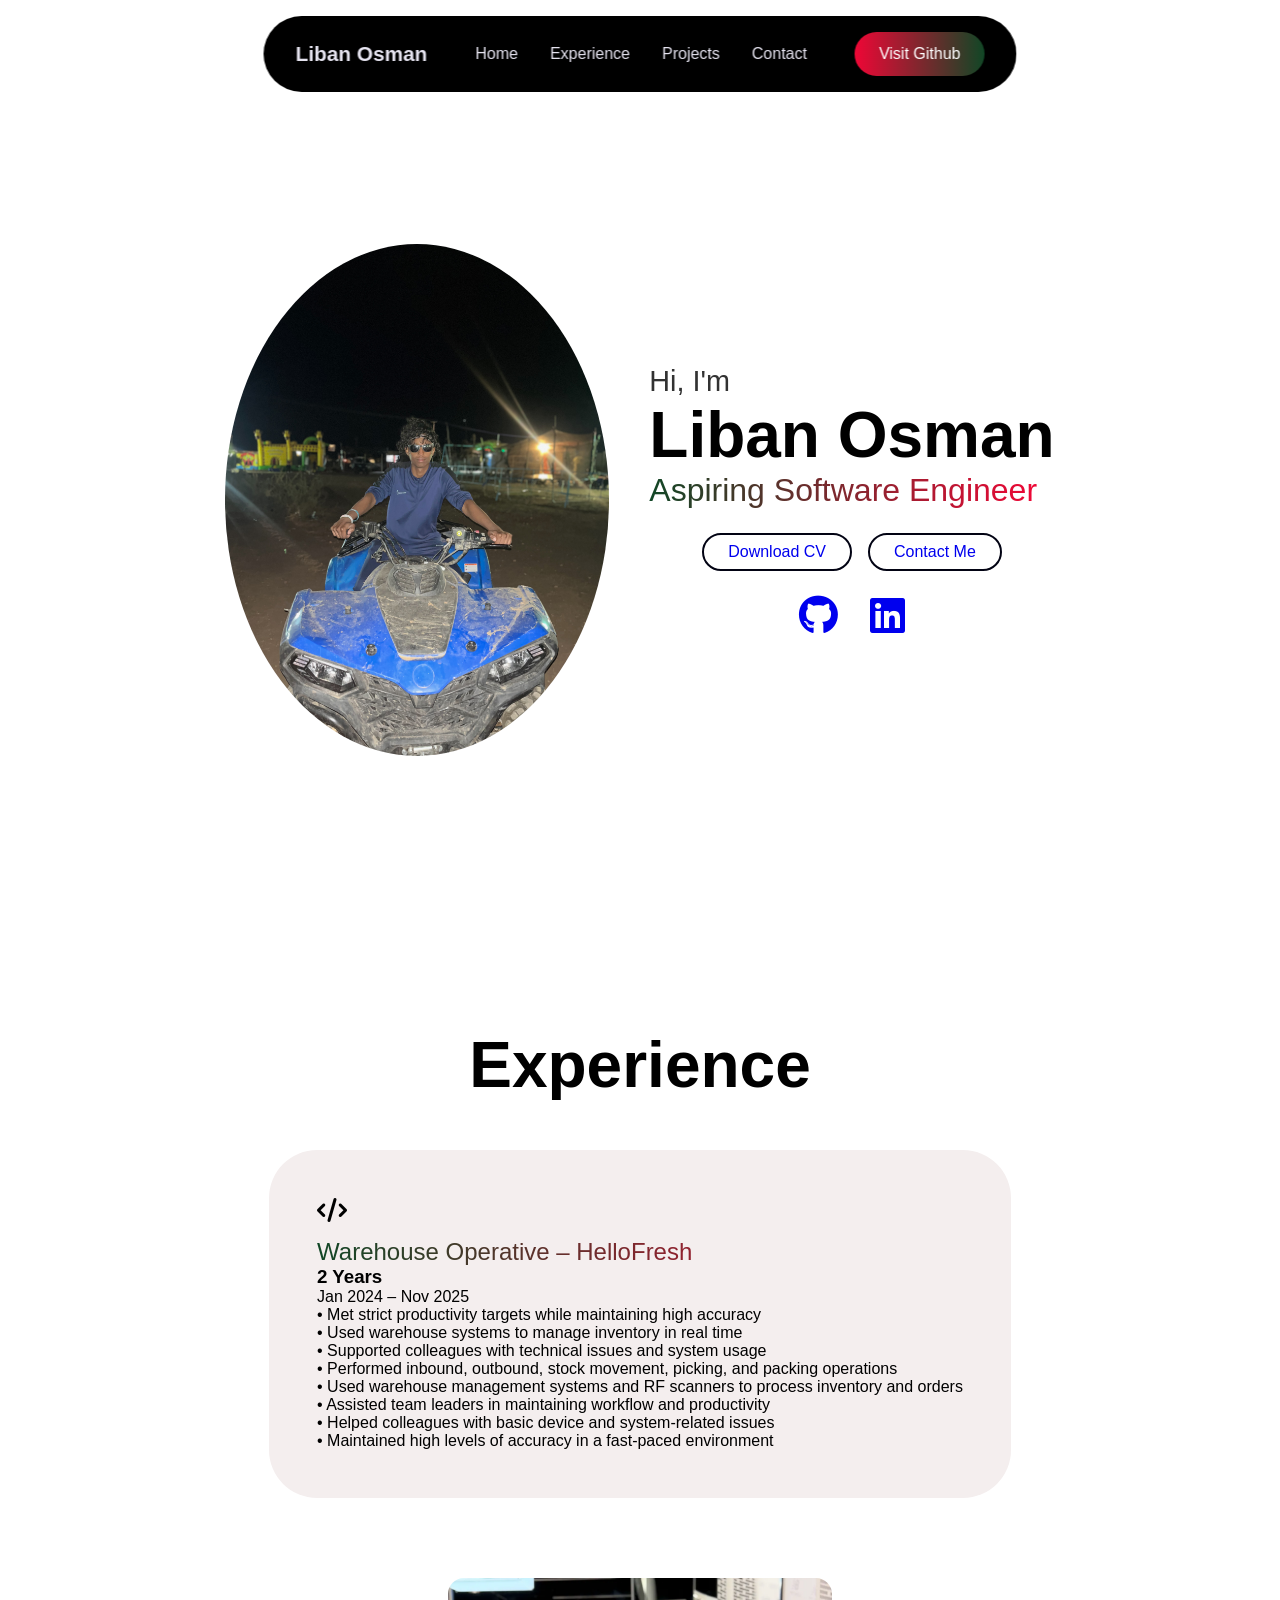
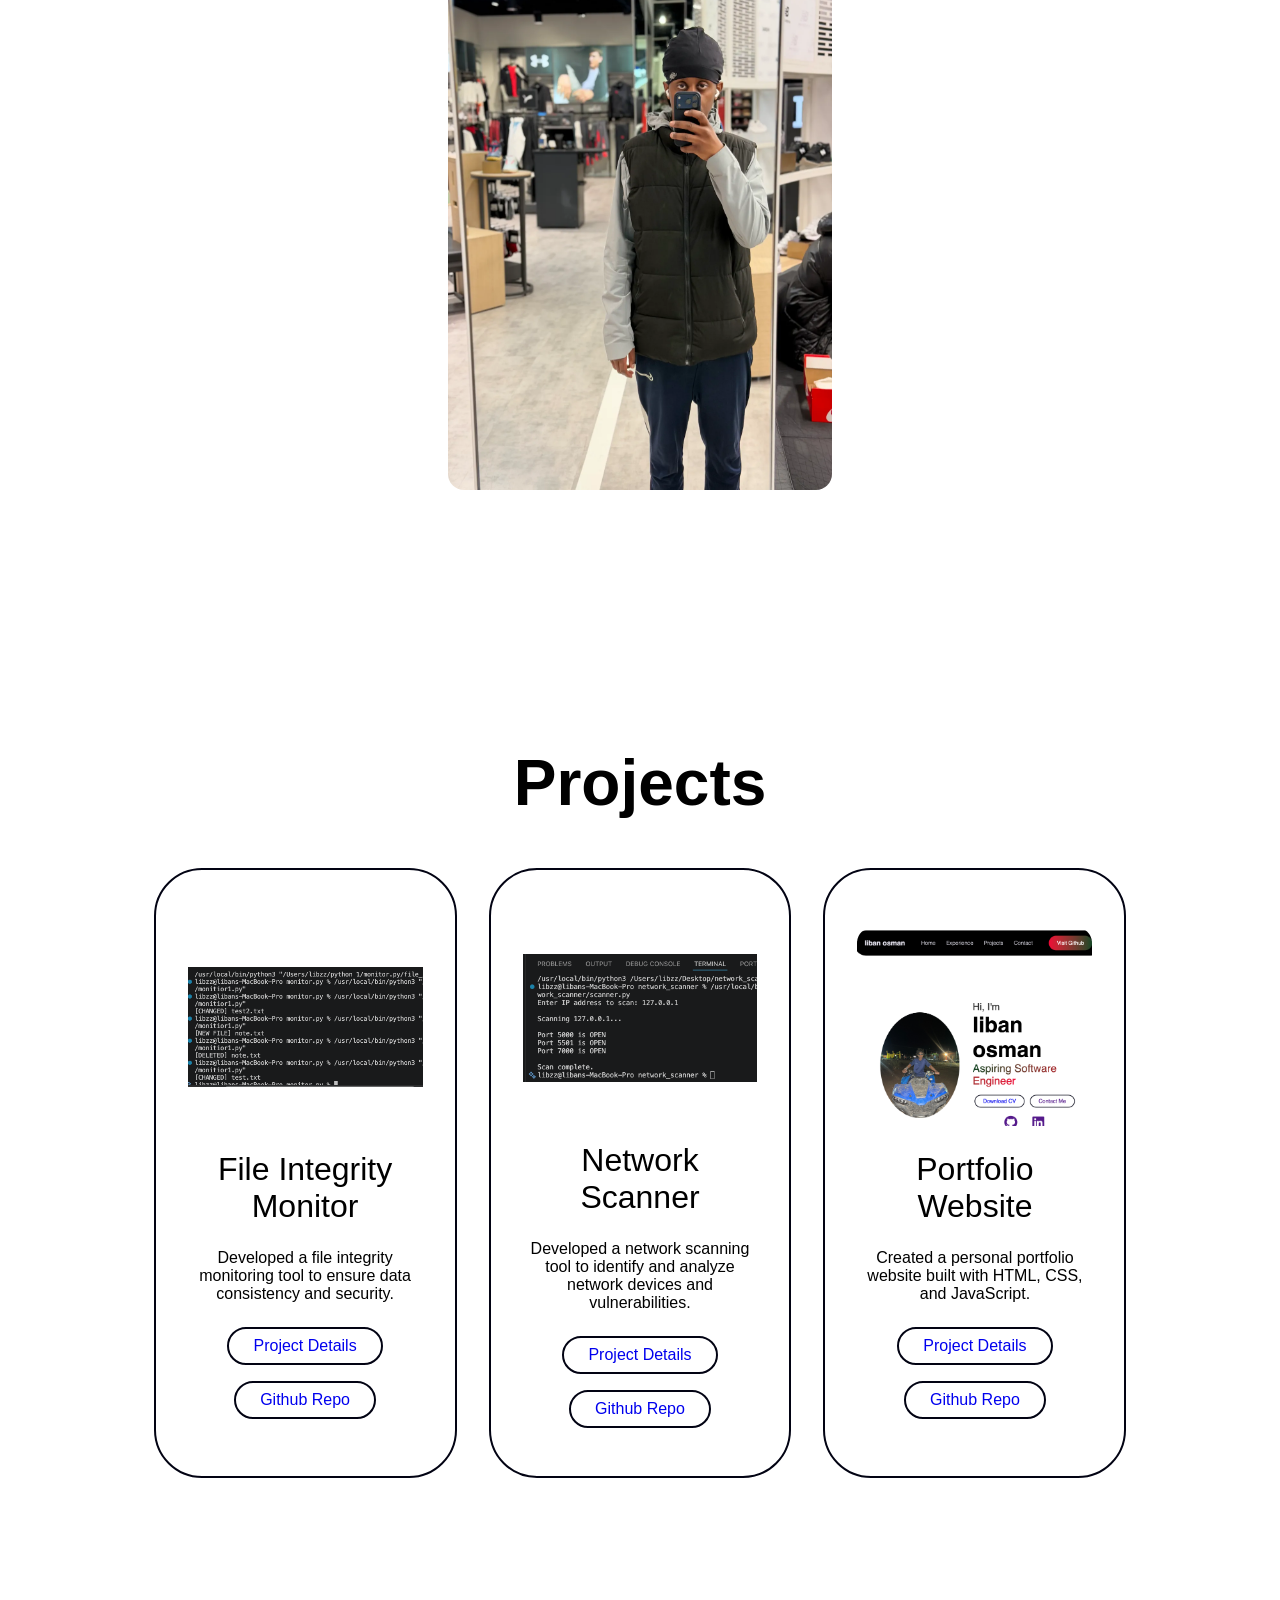
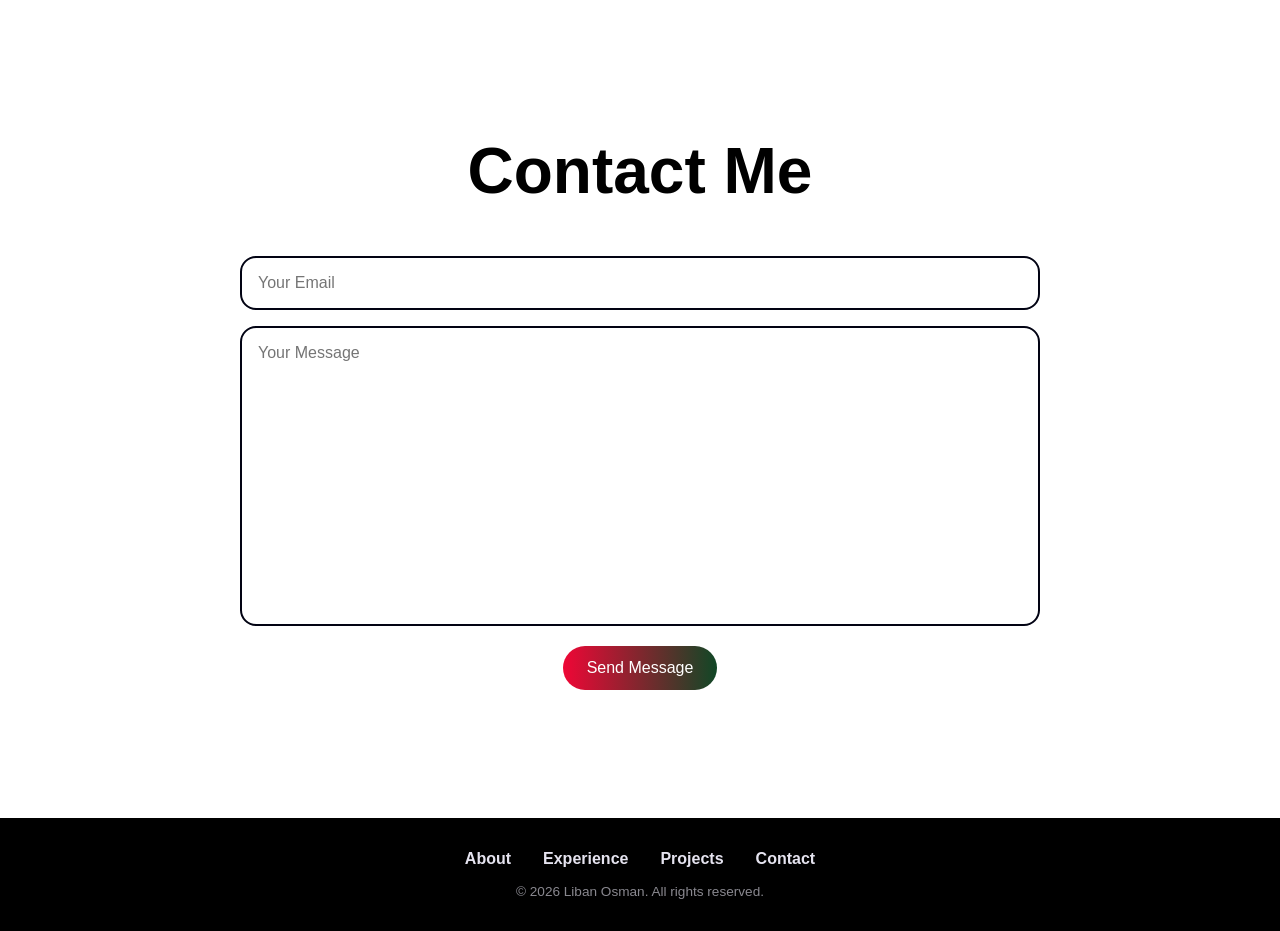
==== index.html @ 44c03e89 "Add files via upload" ====
<!DOCTYPE html>
<html lang="en">
<head>
  <meta charset="UTF-8">
  <meta name="viewport" content="width=device-width, initial-scale=1.0">
  <title>libZZ Page</title>
  <link rel="stylesheet" href="style.css">
  <link rel="stylesheet" href="https://cdnjs.cloudflare.com/ajax/libs/font-awesome/6.5.0/css/all.min.css">
</head>
<body>

  <header class="header">
    <a href="#" class="logo"><span>Liban Osman</span></a>
    <ul class="nav-links">
      <li><a href="#index">Home</a></li>
      <li><a href="#exp">Experience</a></li>
      <li><a href="#project">Projects</a></li>
      <li><a href="#contact">Contact</a></li>
    </ul>
    <i class="fa-solid fa-bars" id="menu-icon"></i>
    <a href="https://github.com/leeQuad" target="_blank" class="visit-btn">Visit Github</a>
  </header>

  <section id="index" class="index">
    <div class="index-container">
      <img src="quad.jpg" alt="Liban Osman">
      <div class="info-box">
        <div class="text">
          <h3>Hi, I'm</h3>
          <h1>Liban Osman</h1>
          <span>Aspiring Software Engineer</span>
        </div>
        <div class="btn-group">
          <a href="CVSP.pdf" download class="btn">Download CV</a>
          <a href="#contact" class="btn">Contact Me</a>
        </div>
        <div class="socials">
          <a href="https://github.com/leeQuad" target="_blank">
            <i class="fa-brands fa-github"></i>
          </a>
          <a href="https://www.linkedin.com/in/liban-b-osman-252b55409/" target="_blank">
            <i class="fa-brands fa-linkedin"></i>
          </a>
        </div>
      </div>
    </div>
  </section>

  <section id="exp" class="exp">
    <h2 class="section-title">Experience</h2>
    <div class="exp-info">
      <div class="grid">
        <div class="grid-card">
          <i class="fa-solid fa-code"></i>
          <span>Warehouse Operative – HelloFresh</span>
          <h3>2 Years</h3>
          <p>Jan 2024 – Nov 2025</p>
          <ul>
            <li>• Met strict productivity targets while maintaining high accuracy</li>
            <li>• Used warehouse systems to manage inventory in real time</li>
            <li>• Supported colleagues with technical issues and system usage</li>
            <li>• Performed inbound, outbound, stock movement, picking, and packing operations</li>
            <li>• Used warehouse management systems and RF scanners to process inventory and orders</li>
            <li>• Assisted team leaders in maintaining workflow and productivity</li>
            <li>• Helped colleagues with basic device and system-related issues</li>
            <li>• Maintained high levels of accuracy in a fast-paced environment</li>
          </ul>
        </div>
      </div>
      <img src="self12.jpg" alt="">
    </div>
  </section>

  <section id="project" class="project">
    <h2 class="section-title">Projects</h2>
    <div class="project-grid">
      <div class="project-card">
        <img src="p2.jpg" alt="File Integrity Monitor">
        <h3>File Integrity Monitor</h3>
        <p>Developed a file integrity monitoring tool to ensure data consistency and security.</p>
        <div class="btn-group">
          <a href="file-monitor.html" class="btn">Project Details</a>
          <a href="https://github.com/leeQuad/File-Integrity-Monitor" target="_blank" class="btn">Github Repo</a>
        </div>
      </div>
      <div class="project-card">
        <img src="p1.jpg" alt="Network Scanner">
        <h3>Network Scanner</h3>
        <p>Developed a network scanning tool to identify and analyze network devices and vulnerabilities.</p>
        <div class="btn-group">
          <a href="network-scanner.html" class="btn">Project Details</a>
          <a href="https://github.com/leeQuad/Network-Scanner" target="_blank" class="btn">Github Repo</a>
        </div>
      </div>
      <div class="project-card">
        <img src="p3.jpg" alt="Portfolio Website">
        <h3>Portfolio Website</h3>
        <p>Created a personal portfolio website built with HTML, CSS, and JavaScript.</p>
        <div class="btn-group">
          <a href="portfolio-website.html" class="btn">Project Details</a>
          <a href="https://github.com/leeQuad/Portfolio-Website" target="_blank" class="btn">Github Repo</a>
        </div>
      </div>
    </div>
  </section>

  <section class="contact" id="contact">
    <h2 class="section-title">Contact Me</h2>
    <form action="https://formspree.io/f/xvzngnkl" method="POST">
      <div class="input">
        <input type="email" name="email" placeholder="Your Email" required>
      </div>
      <div class="input">
        <textarea name="message" placeholder="Your Message" required></textarea>
      </div>
      <button type="submit" class="visit-btn">Send Message</button>
    </form>
  </section>

  <footer>
    <ul>
      <li><a href="#index">About</a></li>
      <li><a href="#exp">Experience</a></li>
      <li><a href="#project">Projects</a></li>
      <li><a href="#contact">Contact</a></li>
    </ul>
    <p class="copyright">© 2026 Liban Osman. All rights reserved.</p>
  </footer>

  <script src="script.js"></script>
</body>
</html>
---- style.css ----
* {
  margin: 0;
  padding: 0;
  box-sizing: border-box;
  font-family: poppins, sans-serif;
  text-decoration: none;
  scroll-behavior: smooth;
  list-style: none;
}

header {
  position: fixed;
  top: 1rem;
  left: 50%;
  transform: translateX(-50%);
  display: flex;
  align-items: center;
  justify-content: space-between;
  gap: 5rem;
  background-color: #000000;
  backdrop-filter: blur(8px);
  color: #e5e3ef;
  padding: 0.5rem 1.5rem;
  border-radius: 3rem;
  z-index: 1000;
  width: auto;
  max-width: 95vw;
}

.logo {
  color: #e5e3ef;
  font-size: 1.3rem;
  font-weight: 600;
  white-space: nowrap;
  transition: 0.3s ease-in-out;
}
.logo:hover { transform: scale(1.1); }

.nav-links { display: flex; gap: 2rem; }

li a {
  position: relative;
  color: #e5e3ef;
  font-weight: 300;
}
li a::before {
  position: absolute;
  content: "";
  left: 0;
  width: 0;
  height: 5px;
  top: 25px;
  border-radius: 1rem;
  transition: 0.3s ease-in-out;
  background: linear-gradient(to right, rgb(239,7,54), rgb(17,71,38));
}
li a:hover::before { width: 100%; }

.visit-btn {
  padding: 0.8rem 1.5rem;
  border-radius: 3rem;
  border: none;
  font-weight: 500;
  font-size: 1rem;
  color: white;
  cursor: pointer;
  white-space: nowrap;
  transition: 0.3s ease-in-out;
  background: linear-gradient(to right, rgb(239,7,54), rgb(17,71,38));
}
.visit-btn:hover {
  background: linear-gradient(to right, rgb(17,71,38), rgb(239,7,54));
  transform: scale(1.03);
}

#menu-icon {
  font-size: 2rem;
  display: none;
  cursor: pointer;
  color: #e5e3ef;
}

section {
  min-height: 100vh;
  padding: 8rem 12%;
  width: 100%;
  position: relative;
}

/* HOME */
.index { display: flex; align-items: center; justify-content: center; }
.index .index-container {
  margin-top: 100px;
  display: flex;
  align-items: center;
  justify-content: center;
  gap: 10rem;
}
.index img { width: 30vw; border-radius: 50%; }
.info-box {
  display: flex;
  flex-direction: column;
  align-items: center;
  justify-content: center;
  gap: 1.5rem;
}
.info-box h3 { font-size: 1.8rem; font-weight: 500; opacity: 0.8; }
.info-box h1 { font-size: 4rem; font-weight: 600; }
.info-box span {
  background: linear-gradient(to right, rgb(17,71,38), rgb(239,7,54));
  background-clip: text;
  color: transparent;
  font-size: 2rem;
}

.btn-group { display: flex; gap: 1rem; flex-wrap: wrap; justify-content: center; }
.btn {
  display: inline-block;
  border-radius: 3rem;
  padding: 0.5rem 1.5rem;
  border: 2px solid #020313;
  cursor: pointer;
  font-weight: 500;
  white-space: nowrap;
  transition: 0.2s ease-in-out;
}
.btn:hover { background-color: #020313; color: #e5e3ef; }

.socials { display: flex; gap: 2rem; }
.socials i { font-size: 2.5rem; cursor: pointer; transition: 0.2s ease-in-out; }
.socials i:hover { transform: scale(1.1); }

/* SECTION TITLE */
.section-title { text-align: center; font-size: 4rem; font-weight: 600; margin-bottom: 3rem; }

/* EXPERIENCE */
.exp-info { display: flex; align-items: center; justify-content: center; gap: 5rem; }
.exp-info img { width: 30vw; border-radius: 1rem; }

.grid {
  display: grid;
  grid-template-columns: repeat(auto-fit, minmax(300px, 1fr));
  gap: 2rem;
}
.grid-card {
  background-color: #f4eeee;
  border-radius: 3rem;
  min-height: 200px;
  padding: 3rem;
  display: flex;
  flex-direction: column;
  cursor: pointer;
  transition: 0.3s ease-in-out;
}
.grid-card:hover { transform: scale(1.02); background-color: #020313; color: #e5e3ef; }
.grid-card i { font-size: 1.5rem; margin-bottom: 1rem; }
.grid-card span {
  font-size: 1.5rem;
  font-weight: 500;
  background: linear-gradient(to right, rgb(17,71,38), rgb(239,7,54));
  background-clip: text;
  color: transparent;
}

/* SCROLLBAR */
::-webkit-scrollbar-track { background-color: rgb(219,219,219); }
::-webkit-scrollbar-thumb { background: linear-gradient(to bottom, rgb(17,71,38), rgb(239,7,54)); }

/* PROJECTS */
.project-grid {
  display: grid;
  grid-template-columns: repeat(auto-fit, minmax(300px, 1fr));
  gap: 2rem;
}
.project-card {
  padding: 3rem 2rem;
  display: flex;
  flex-direction: column;
  align-items: center;
  justify-content: center;
  text-align: center;
  gap: 1.5rem;
  border: 2px solid #020313;
  border-radius: 3rem;
  cursor: pointer;
  transition: 0.3s ease-in-out;
}
.project-card:hover {
  background-color: #020313;
  color: #e5e3ef;
  transform: translateY(-10px) scale(1.02);
}
.project-card img { width: 100%; height: 200px; object-fit: contain; border-radius: 1rem; }
.project-card:hover .btn { border-color: white; color: #e5e3ef; }
.project-card:hover .btn:hover { background-color: #e5e3ef; color: #020313; }
.project-card h3 { font-size: 2rem; font-weight: 500; }

/* CONTACT */
.contact {
  display: flex;
  flex-direction: column;
  align-items: center;
  justify-content: center;
  min-height: 60vh;
  padding: 8rem 5%;
}
.contact form {
  display: flex;
  flex-direction: column;
  align-items: center;
  gap: 1rem;
  width: 100%;
  max-width: 800px;
}
.contact .input { width: 100%; }
.contact input {
  width: 100%;
  padding: 1rem;
  border: 2px solid #020313;
  border-radius: 1rem;
  font-family: poppins, sans-serif;
  font-size: 1rem;
}
.contact textarea {
  width: 100%;
  height: 300px;
  padding: 1rem;
  border: 2px solid #020313;
  border-radius: 1rem;
  resize: none;
  font-family: poppins, sans-serif;
  font-size: 1rem;
}
.contact input:focus,
.contact textarea:focus { outline: none; border-color: rgb(239,7,54); }

/* FOOTER */
footer {
  width: 100%;
  display: flex;
  flex-direction: column;
  gap: 1rem;
  align-items: center;
  justify-content: center;
  padding: 2rem 1rem;
  background: #000;
  color: #e5e3ef;
}
footer ul { display: flex; align-items: center; gap: 2rem; flex-wrap: wrap; justify-content: center; }
footer ul li a { color: #e5e3ef; font-weight: 600; }
.copyright { font-size: 0.85rem; opacity: 0.6; }

/* PROJECT DETAIL PAGES */
.project-page { padding: 2rem 5%; }
.project-hero { text-align: center; margin-top: 120px; }
.project-hero h1 { font-size: 4rem; margin-bottom: 1rem; }
.project-hero p { max-width: 800px; margin: 0 auto 2rem; font-size: 1.2rem; }
.project-hero img {
  width: 100%;
  max-width: 900px;
  border-radius: 1rem;
  margin: 0 auto 3rem;
  display: block;
}
.project-page .project-grid { margin-top: 2rem; }
.project-page .grid-card { min-height: 300px; }
.project-page .grid-card ul { margin-top: 1rem; text-align: left; list-style: disc; padding-left: 1.2rem; }
.project-page .btn-group { justify-content: center; margin-top: 3rem; }
.project-page .btn { min-width: 180px; text-align: center; }

/* ══════════════════
   RESPONSIVE
══════════════════ */

@media (max-width: 1280px) {
  header { padding: 1rem 2rem; gap: 3rem; }
  .index .index-container { gap: 2.5rem; }
  .exp-info { flex-direction: column; }
}

@media (max-width: 900px) {
  .index .index-container { flex-direction: column; gap: 2rem; }
  .index img { width: 60vw; }
  .exp-info img { width: 70vw; }
  .info-box h1 { font-size: 2.8rem; }
  .section-title { font-size: 2.8rem; }
  .project-grid { grid-template-columns: 1fr; }
}

@media (max-width: 768px) {
  header { gap: 1rem; padding: 1rem; }
  header .logo { font-size: 1rem; }
  header .visit-btn { display: none; }
  .grid { grid-template-columns: 1fr; }
}

@media (max-width: 600px) {
  header {
    padding: 0.8rem 1.2rem;
    gap: 0;
    justify-content: space-between;
    width: 92vw;
  }
  header .logo { font-size: 1.1rem; }
  #menu-icon { display: block; }

  .nav-links {
    display: none;
    position: absolute;
    top: calc(100% + 0.8rem);
    left: 0;
    width: 100%;
    flex-direction: column;
    text-align: center;
    background: #000009;
    border-radius: 2rem;
    padding: 1rem 0;
  }
  .nav-links li { padding: 0.8rem 0; }
  .nav-links.active { display: flex; }

  section { padding: 6rem 6%; }

  .index img { width: 75vw; }
  .info-box h1 { font-size: 2.2rem; }
  .info-box h3 { font-size: 1.2rem; }
  .info-box span { font-size: 1.3rem; }
  .section-title { font-size: 2.2rem; }

  .project-grid { grid-template-columns: 1fr; }

  .contact form { max-width: 100%; }

  footer ul { gap: 1rem; }

  .project-hero h1 { font-size: 2.2rem; }
  .project-hero p { font-size: 1rem; }
  .project-page .btn-group { flex-direction: column; align-items: center; }
}
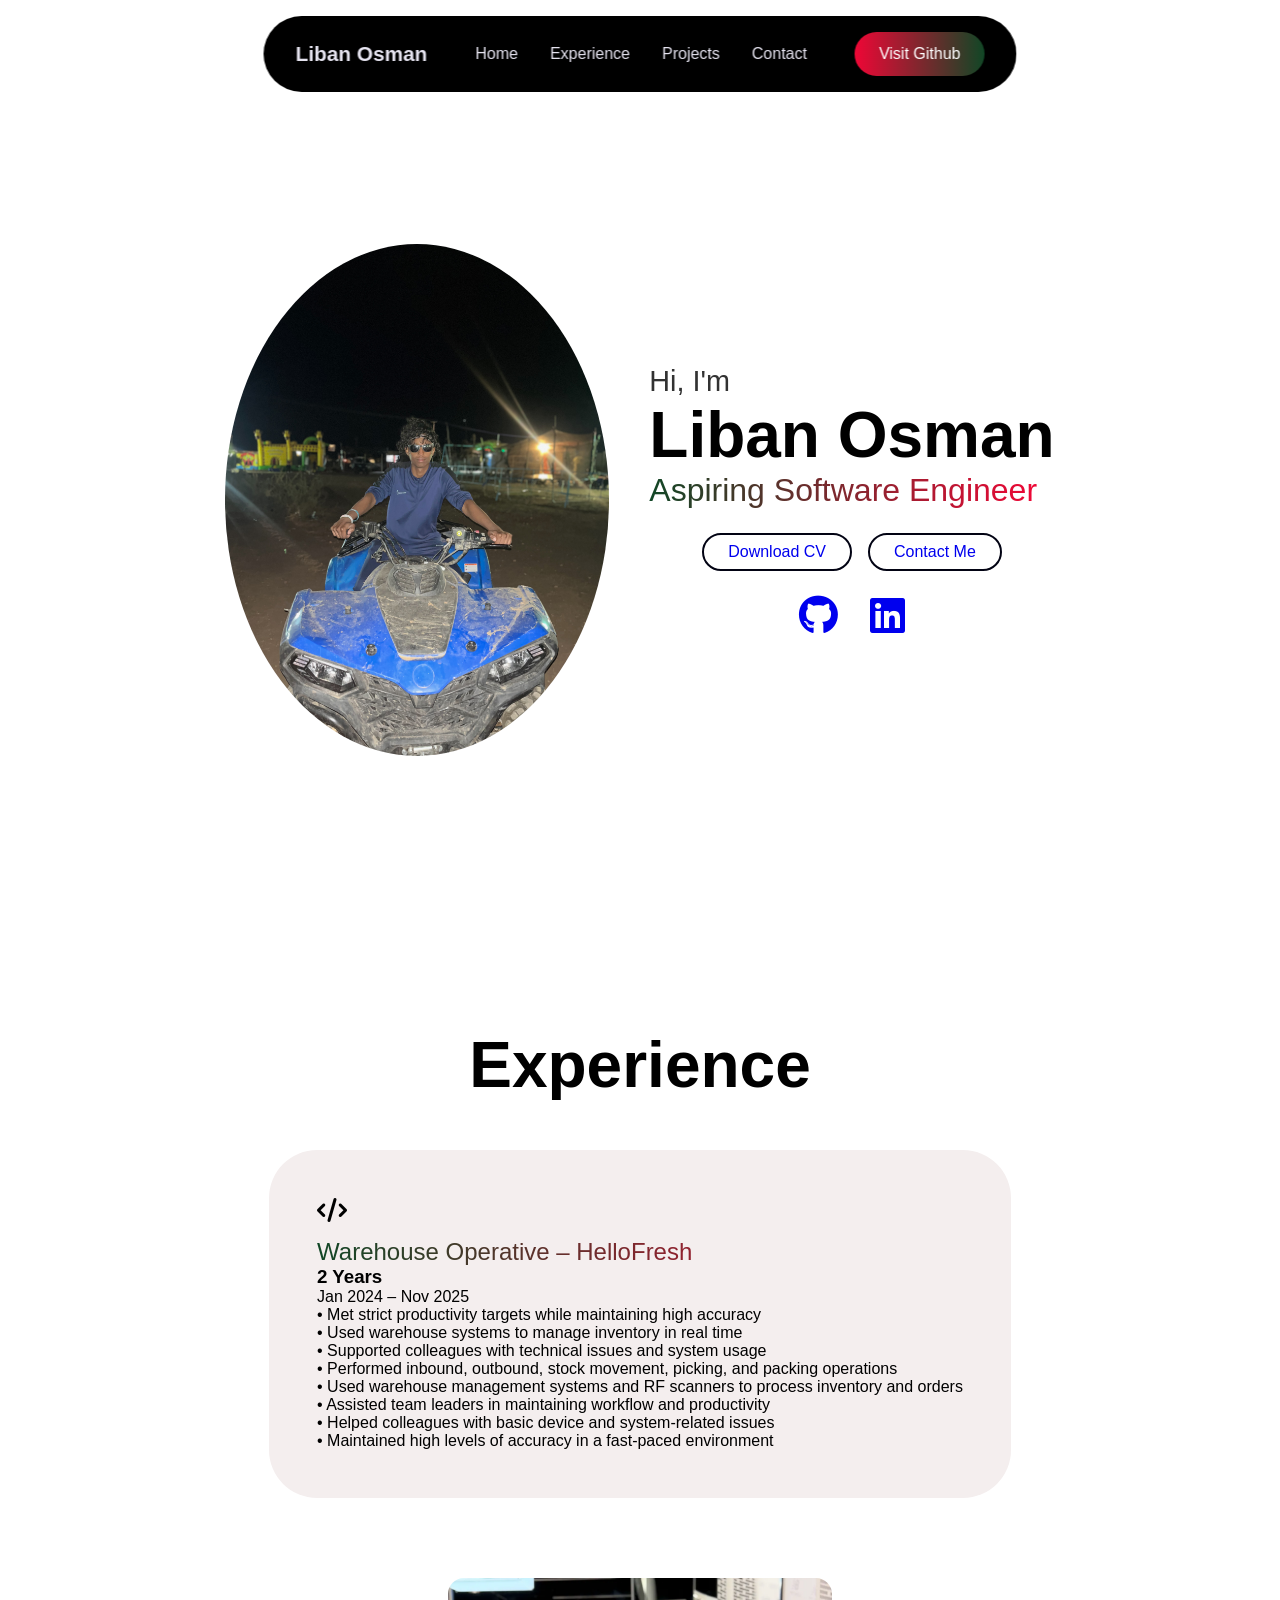
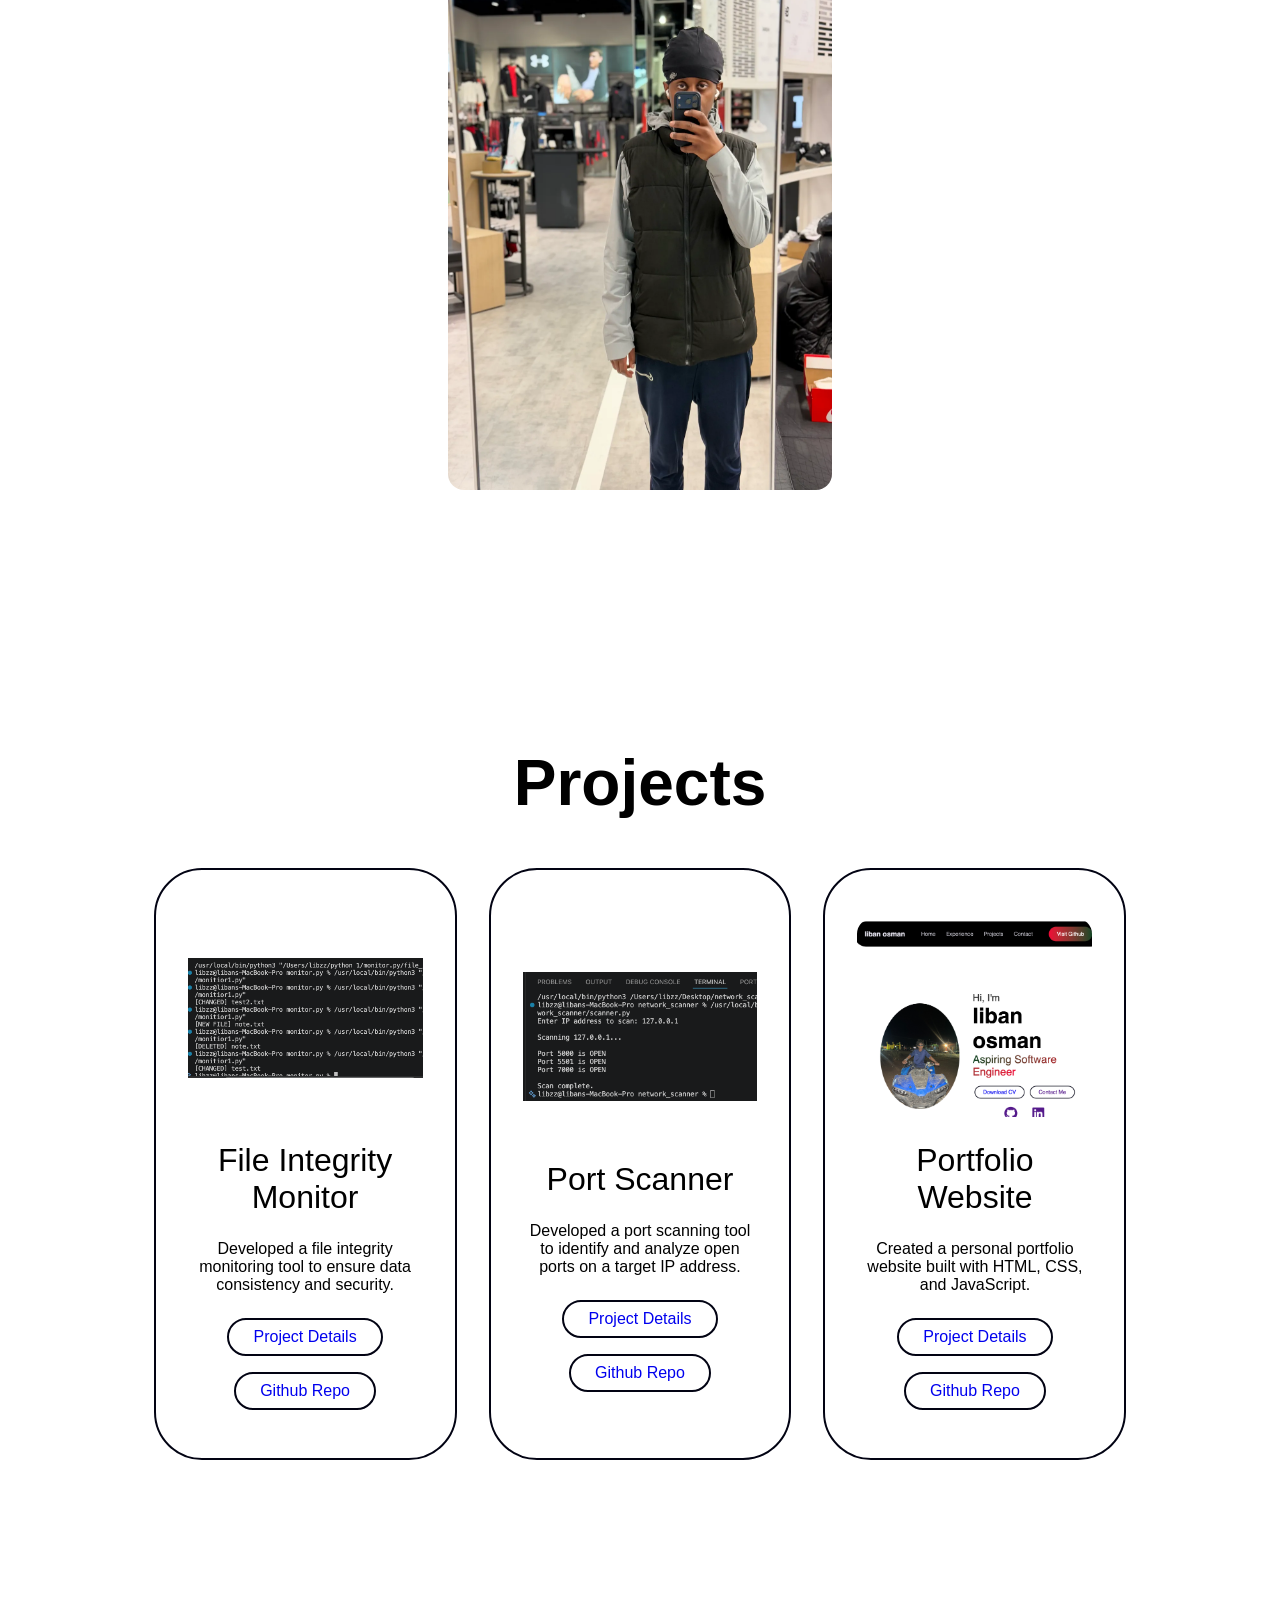
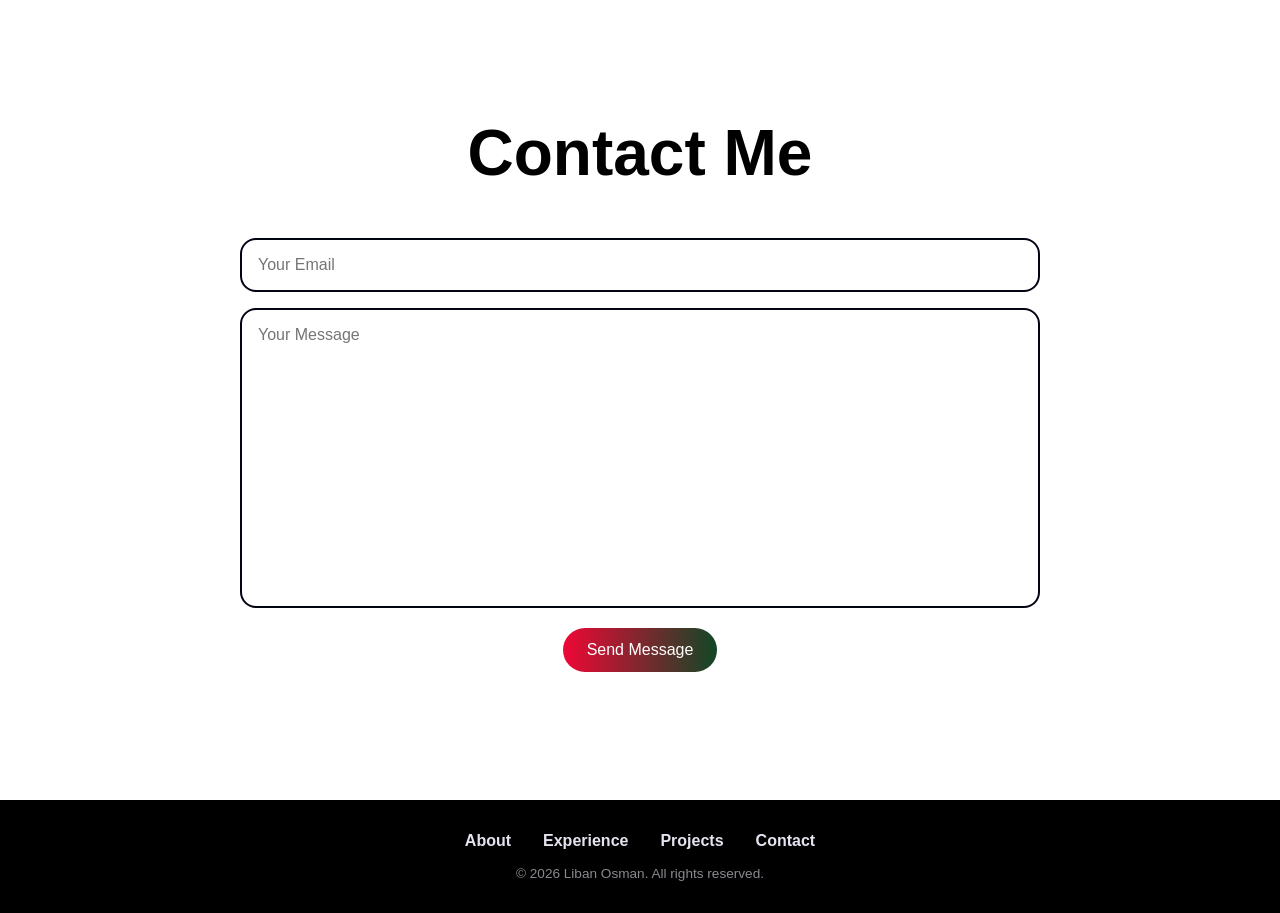
==== commit d1cb275a: "Add files via upload" ====
--- a/index.html
+++ b/index.html
@@ -84,12 +84,12 @@
         </div>
       </div>
       <div class="project-card">
-        <img src="p1.jpg" alt="Network Scanner">
-        <h3>Network Scanner</h3>
-        <p>Developed a network scanning tool to identify and analyze network devices and vulnerabilities.</p>
+        <img src="p1.jpg" alt="Port Scanner">
+        <h3>Port Scanner</h3>
+        <p>Developed a port scanning tool to identify and analyze open ports on a target IP address.</p>
         <div class="btn-group">
-          <a href="network-scanner.html" class="btn">Project Details</a>
-          <a href="https://github.com/leeQuad/Network-Scanner" target="_blank" class="btn">Github Repo</a>
+          <a href="port-scanner.html" class="btn">Project Details</a>
+          <a href="https://github.com/leeQuad/Port-Scanner" target="_blank" class="btn">Github Repo</a>
         </div>
       </div>
       <div class="project-card">
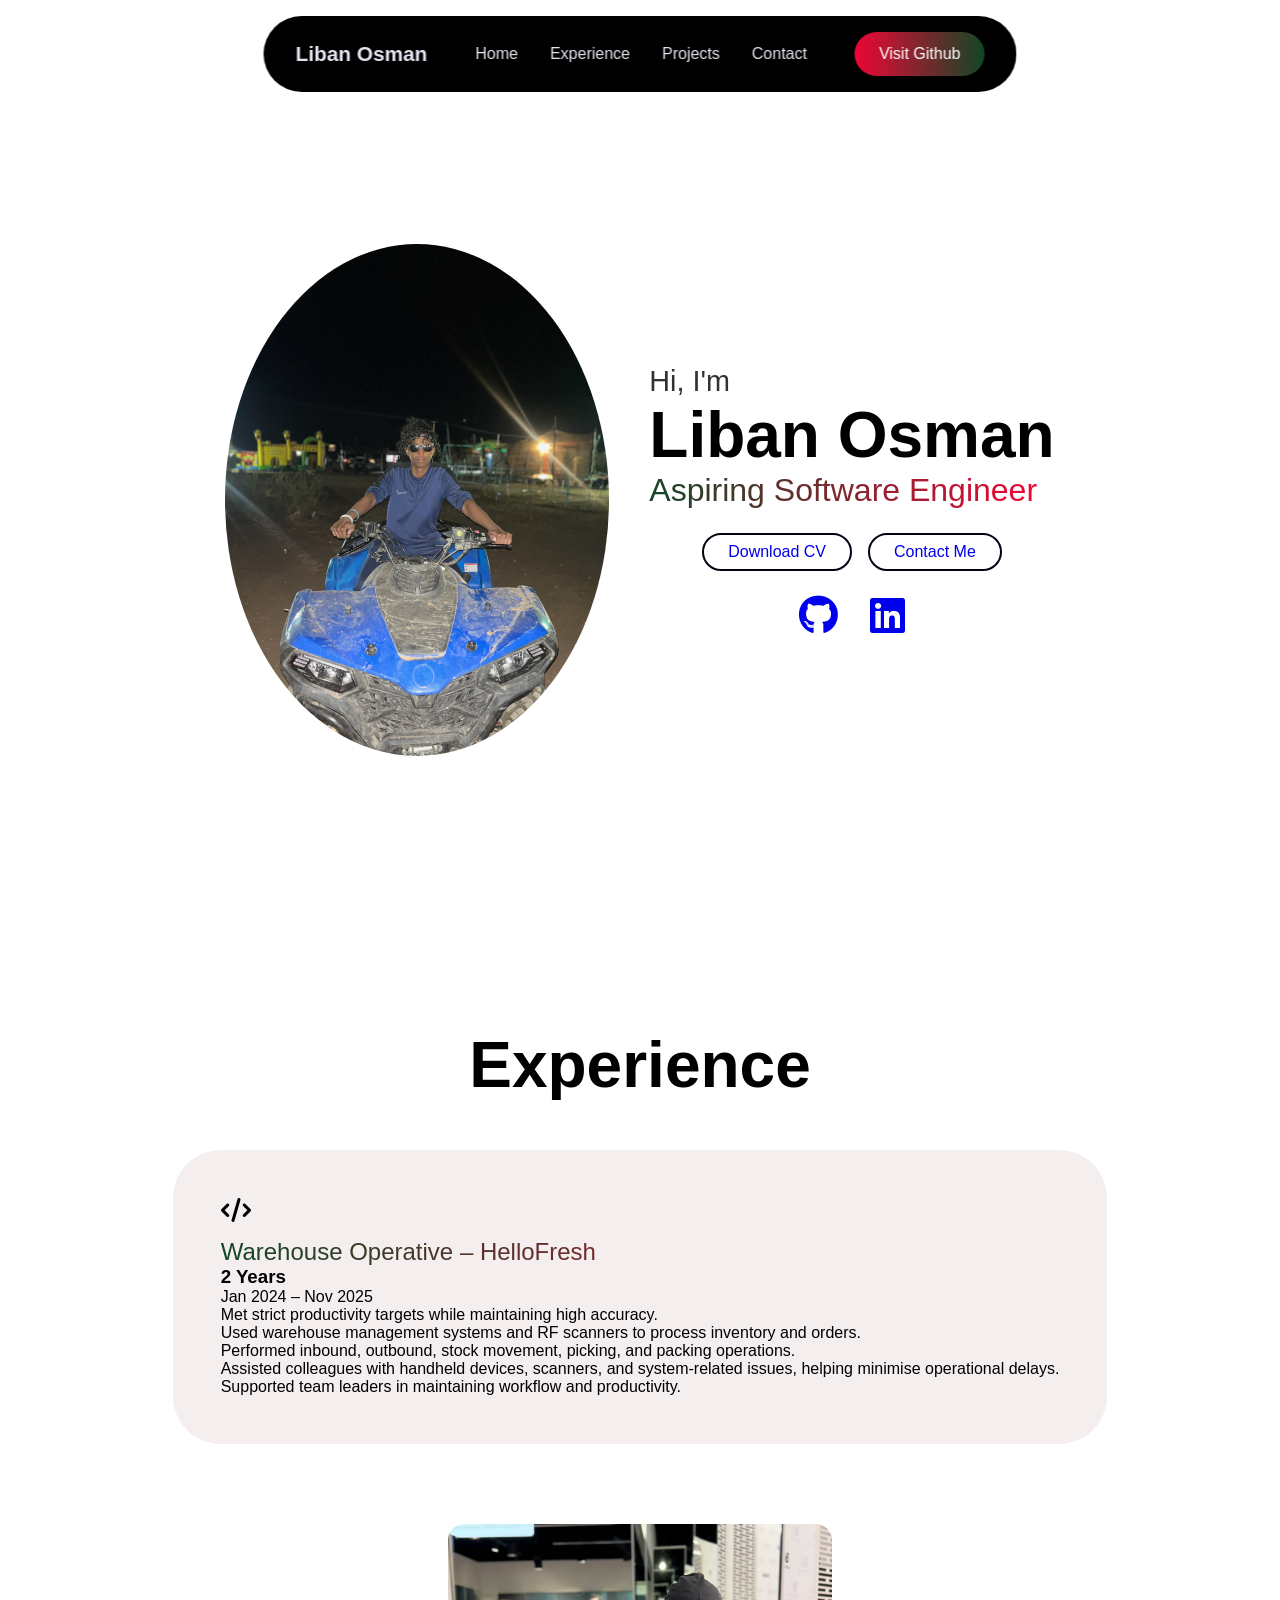
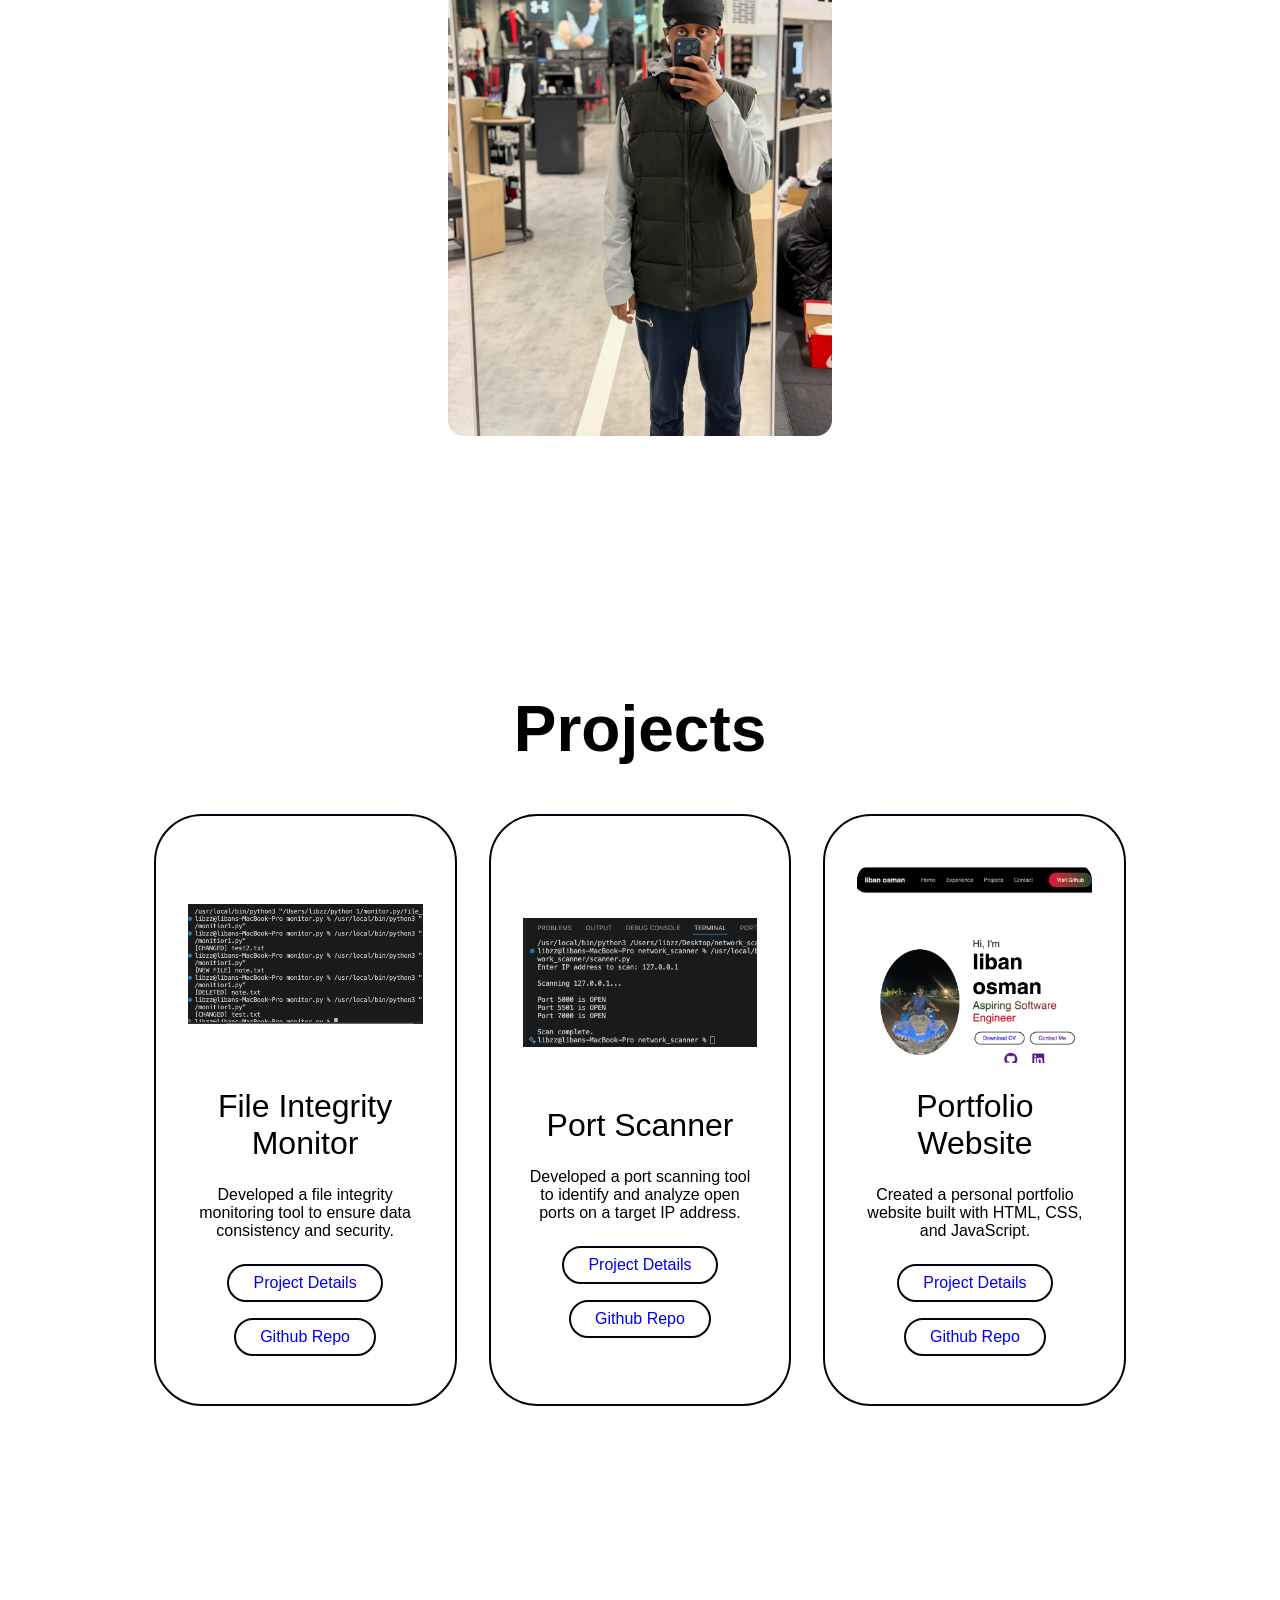
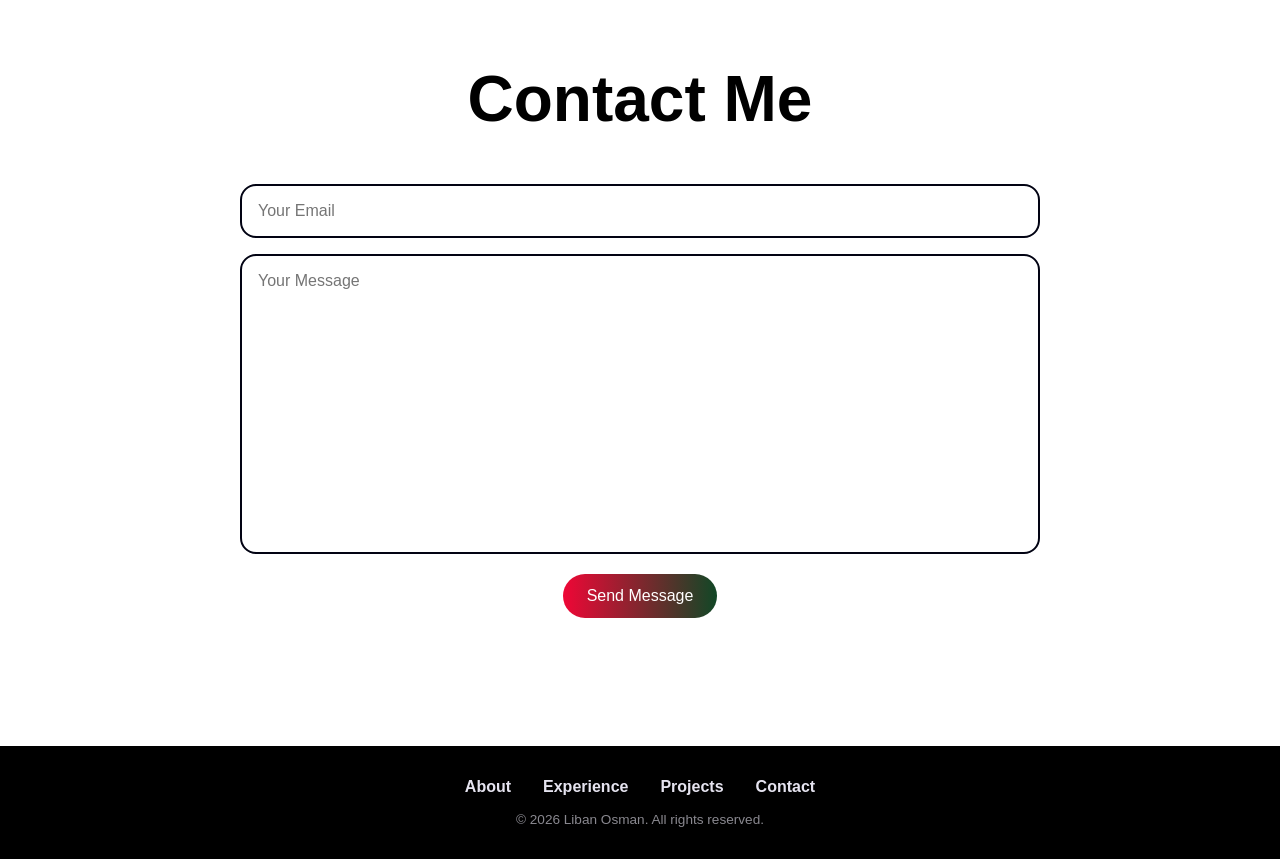
==== commit a86651d6: "first commit" ====
--- a/index.html
+++ b/index.html
@@ -31,7 +31,7 @@
           <span>Aspiring Software Engineer</span>
         </div>
         <div class="btn-group">
-          <a href="CVSP.pdf" download class="btn">Download CV</a>
+          <a href="IT CV.pdf" download class="btn">Download CV</a>
           <a href="#contact" class="btn">Contact Me</a>
         </div>
         <div class="socials">
@@ -56,14 +56,11 @@
           <h3>2 Years</h3>
           <p>Jan 2024 – Nov 2025</p>
           <ul>
-            <li>• Met strict productivity targets while maintaining high accuracy</li>
-            <li>• Used warehouse systems to manage inventory in real time</li>
-            <li>• Supported colleagues with technical issues and system usage</li>
-            <li>• Performed inbound, outbound, stock movement, picking, and packing operations</li>
-            <li>• Used warehouse management systems and RF scanners to process inventory and orders</li>
-            <li>• Assisted team leaders in maintaining workflow and productivity</li>
-            <li>• Helped colleagues with basic device and system-related issues</li>
-            <li>• Maintained high levels of accuracy in a fast-paced environment</li>
+            <li>Met strict productivity targets while maintaining high accuracy. </li>
+            <li>Used warehouse management systems and RF scanners to process inventory and orders. </li>
+            <li>Performed inbound, outbound, stock movement, picking, and packing operations. </li>
+            <li>Assisted colleagues with handheld devices, scanners, and system-related issues, helping minimise operational delays.</li>
+            <li>Supported team leaders in maintaining workflow and productivity. </li>
           </ul>
         </div>
       </div>
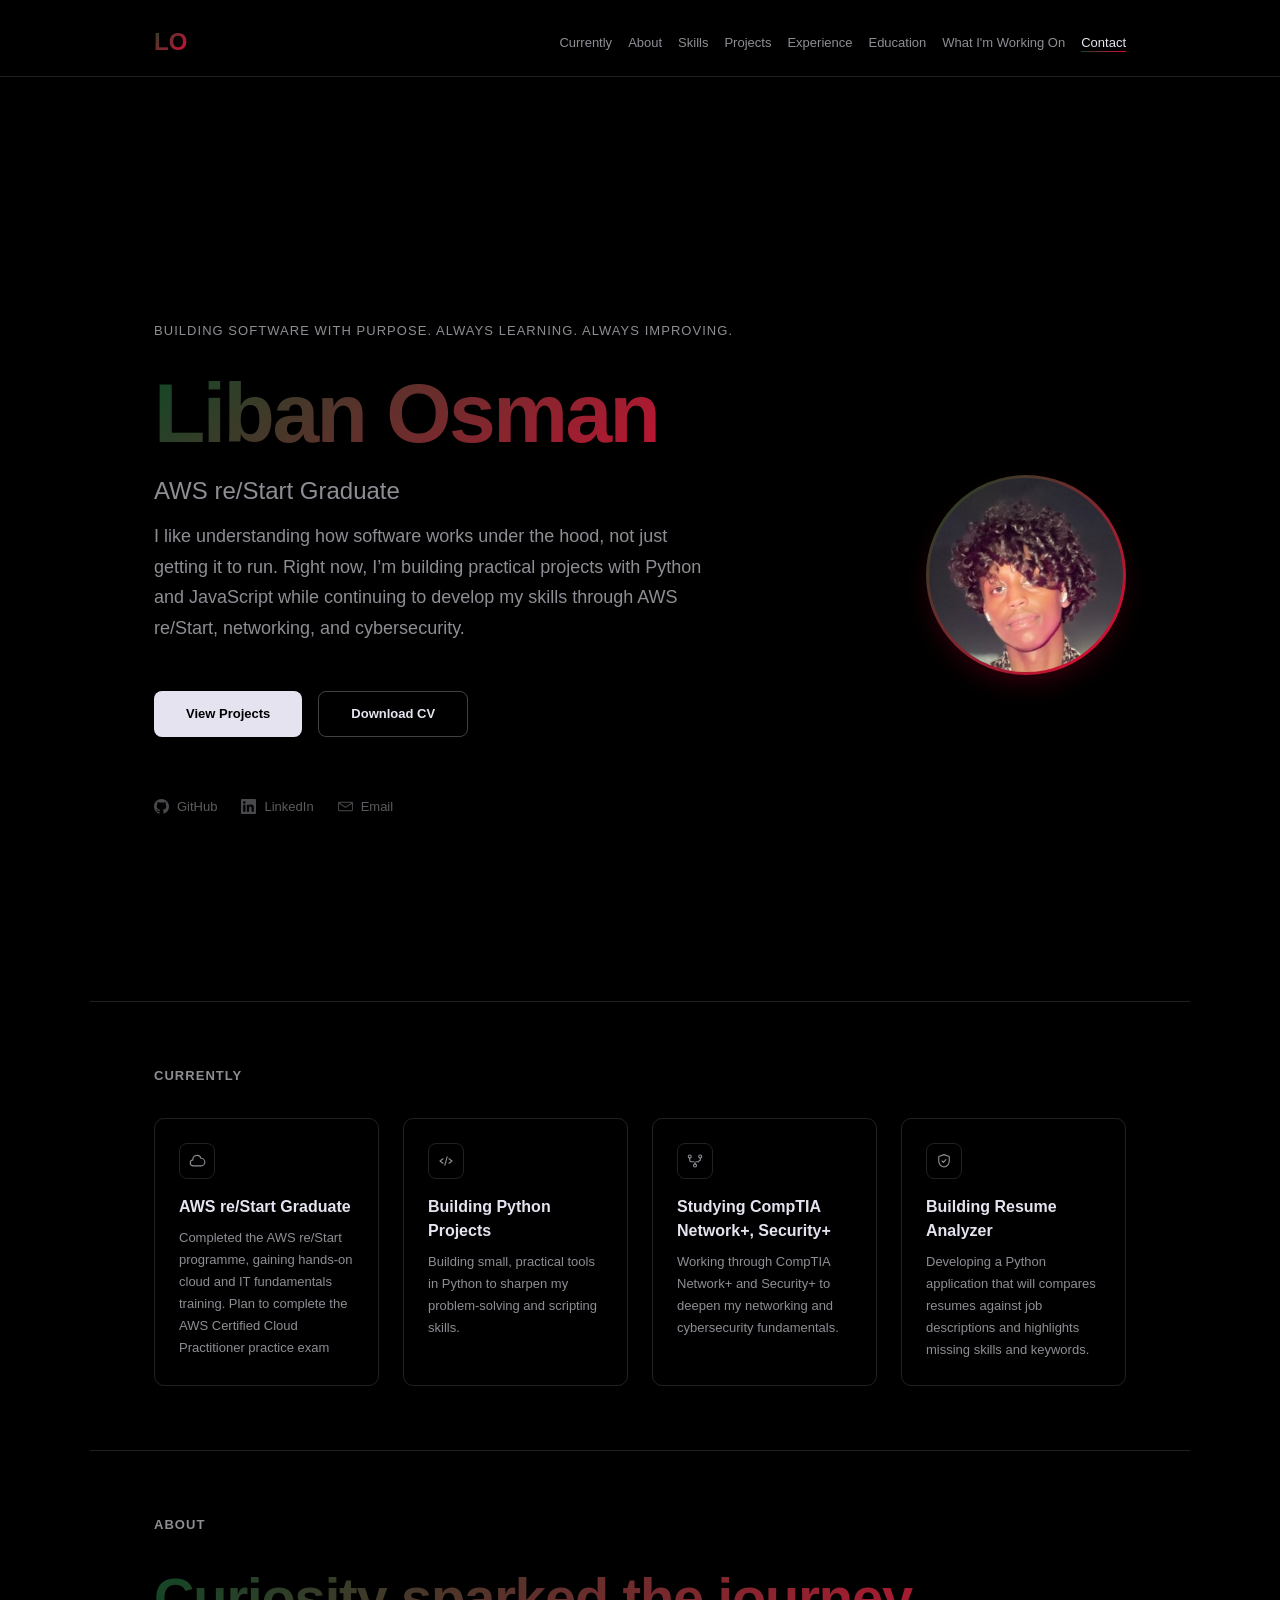
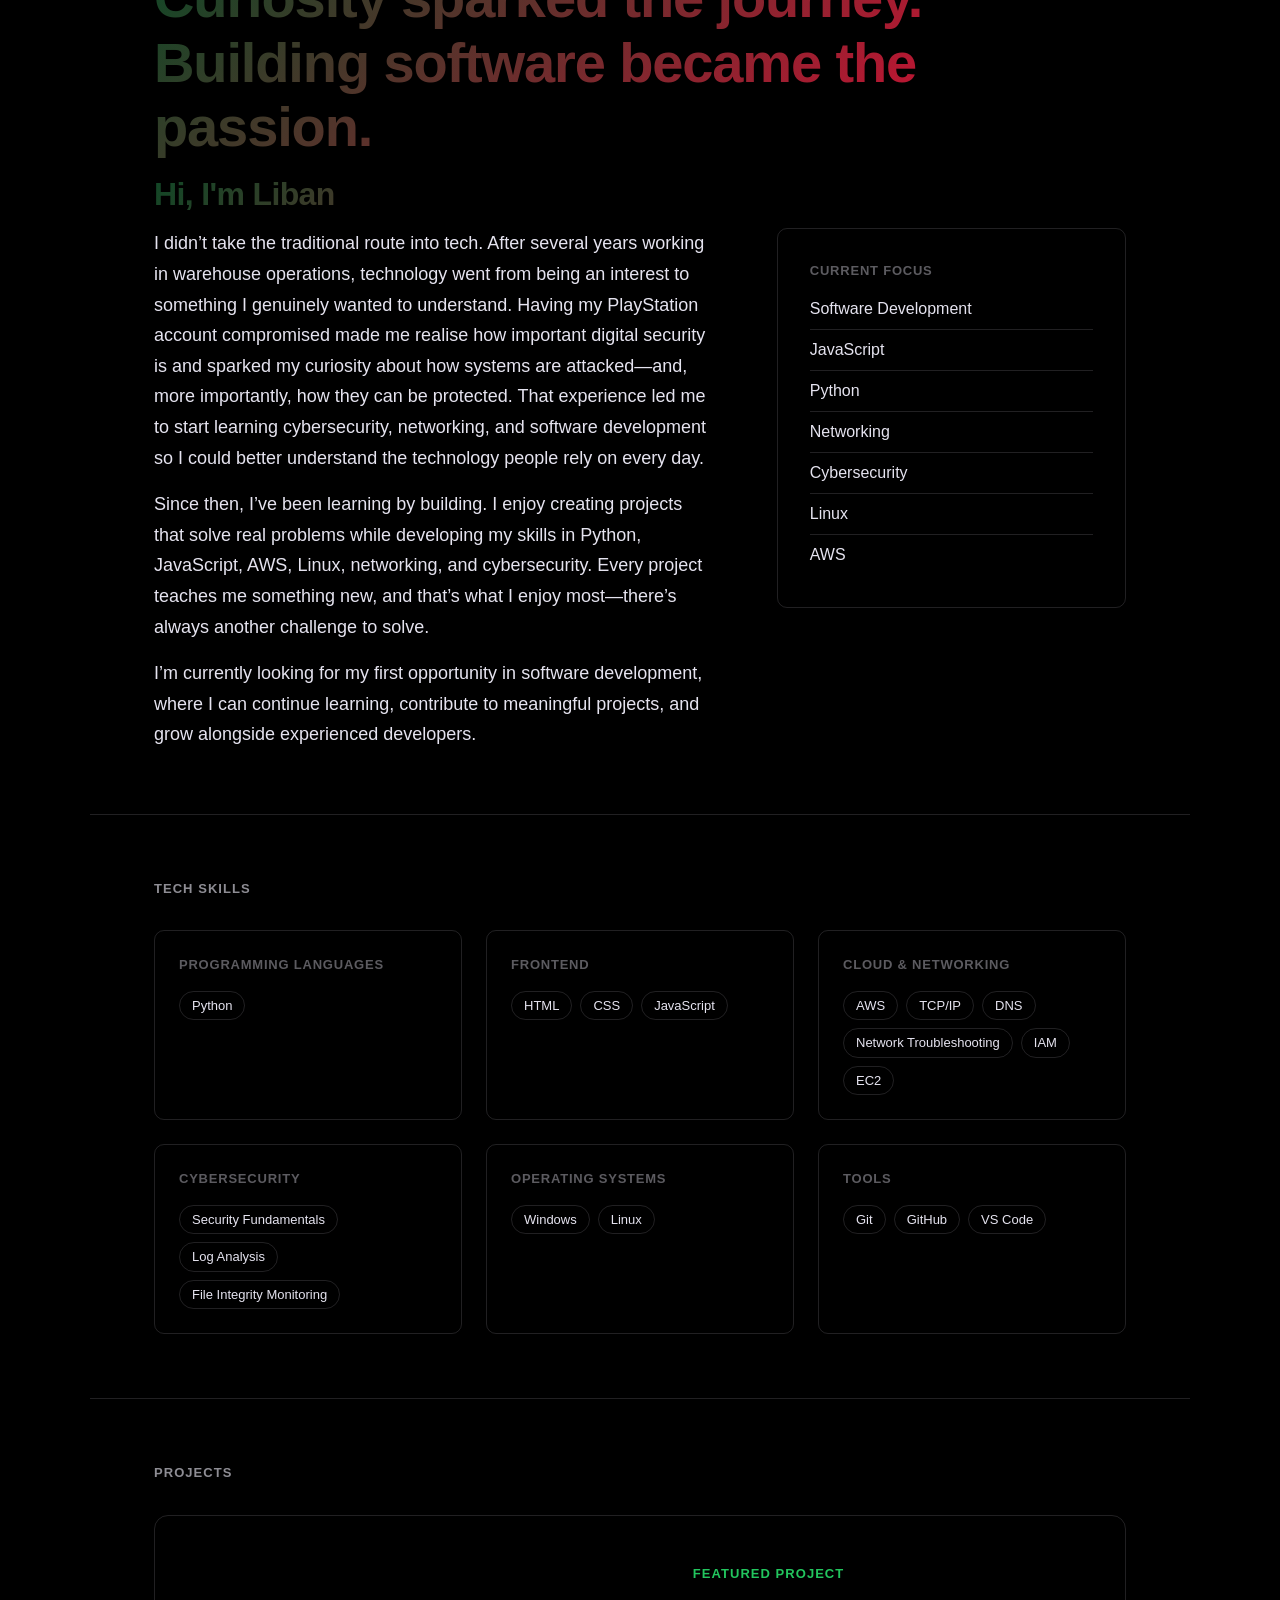
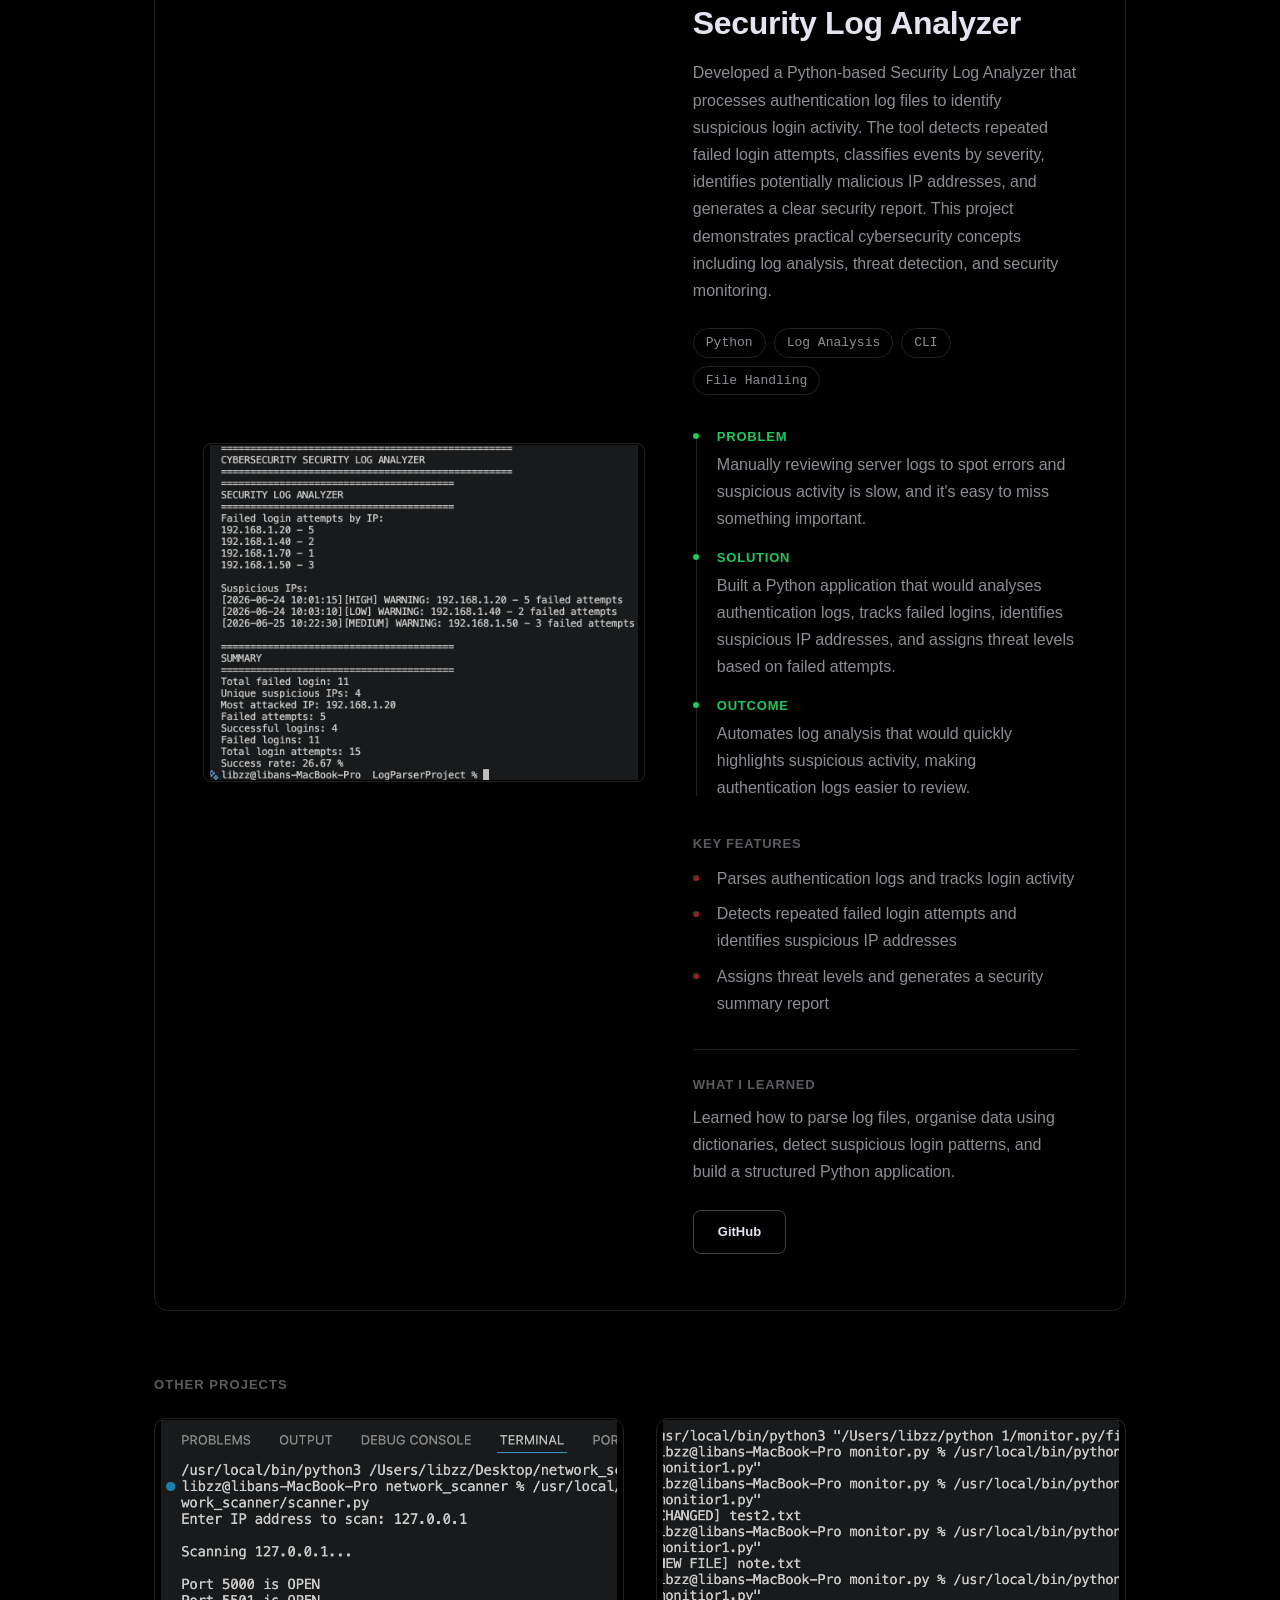
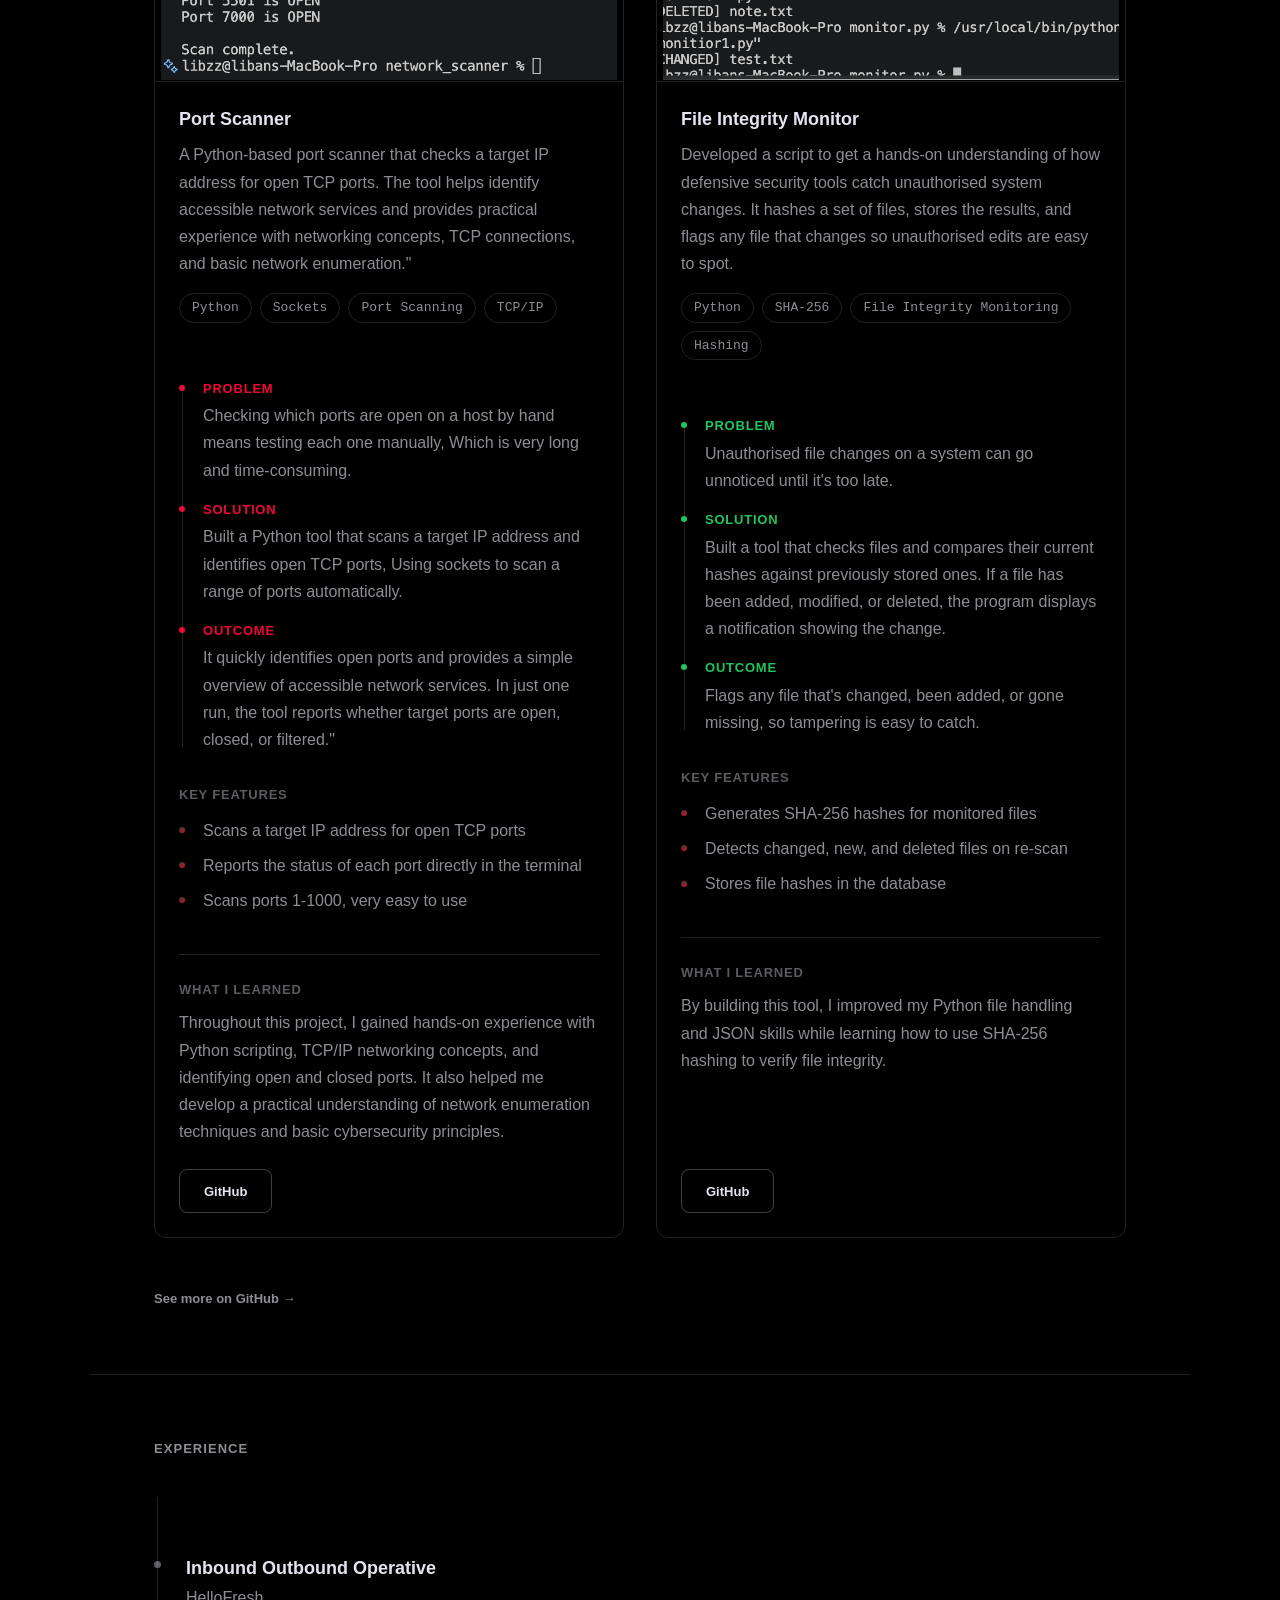
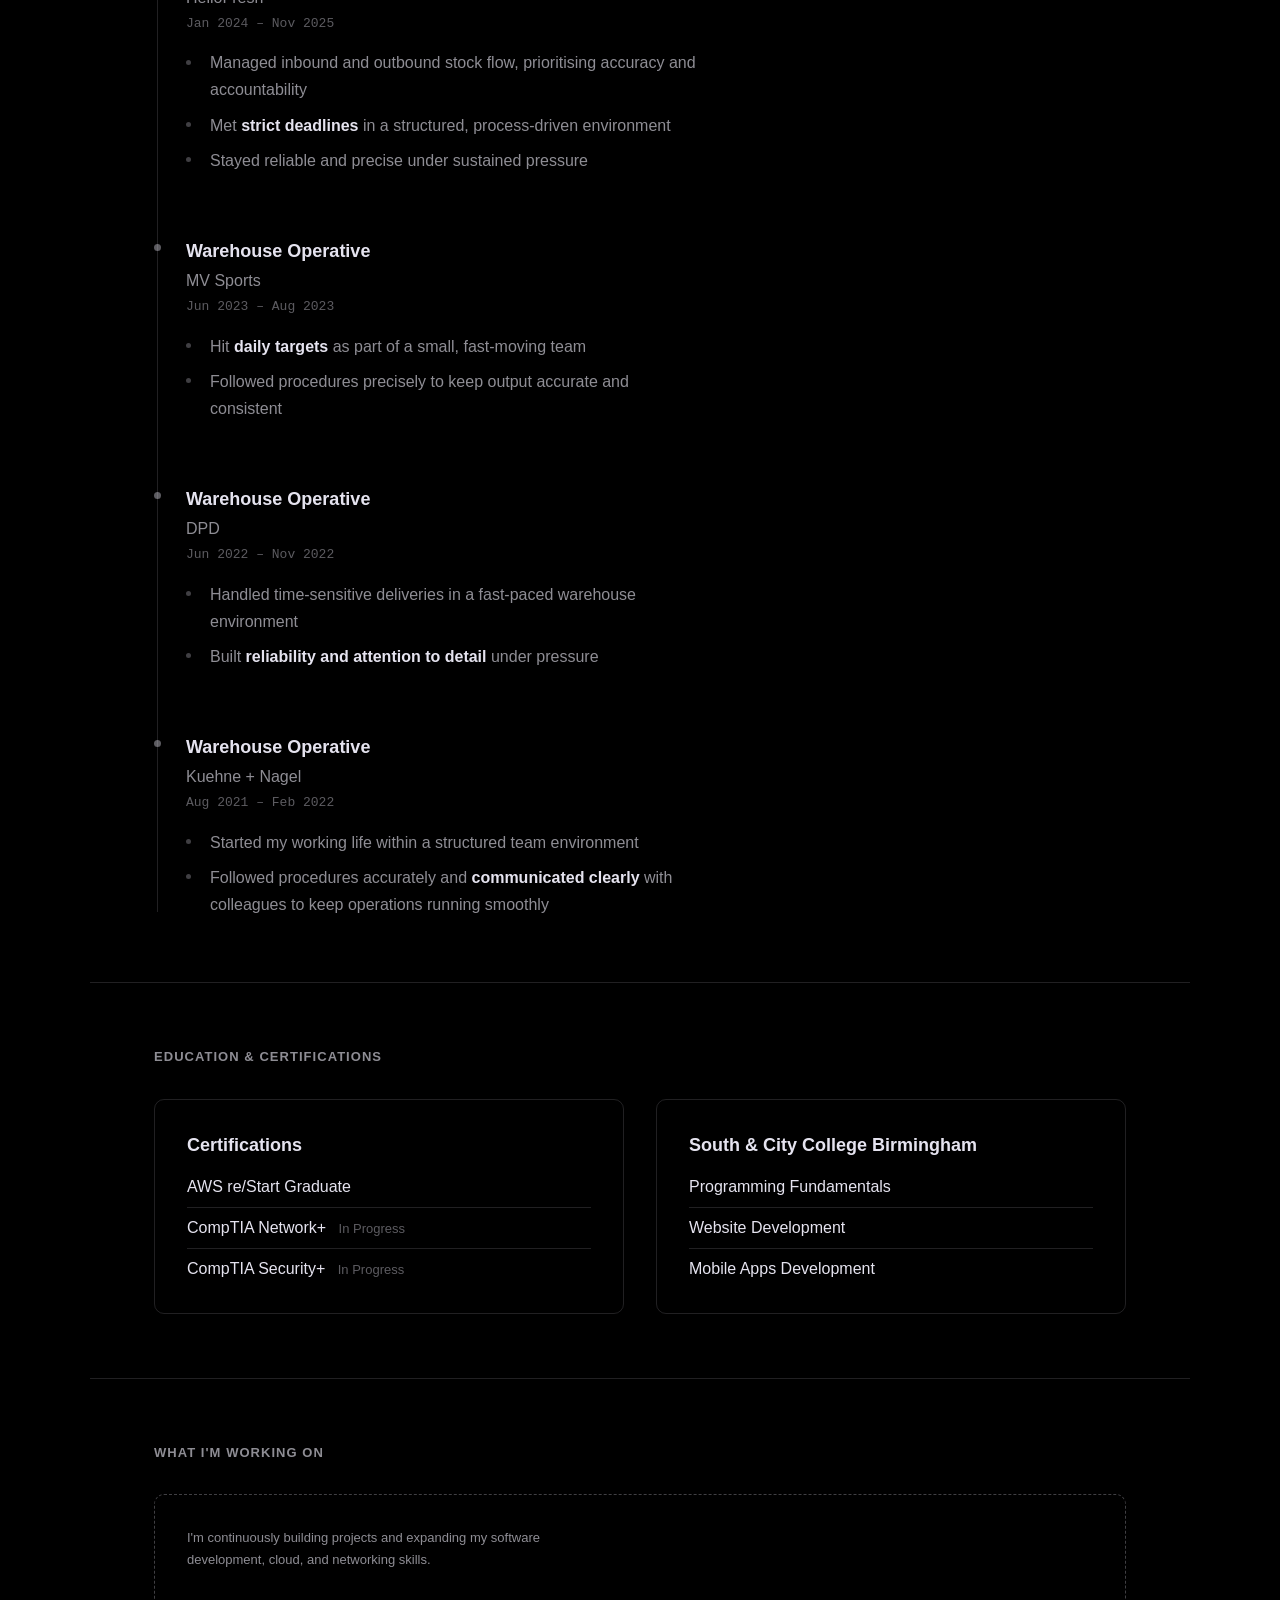
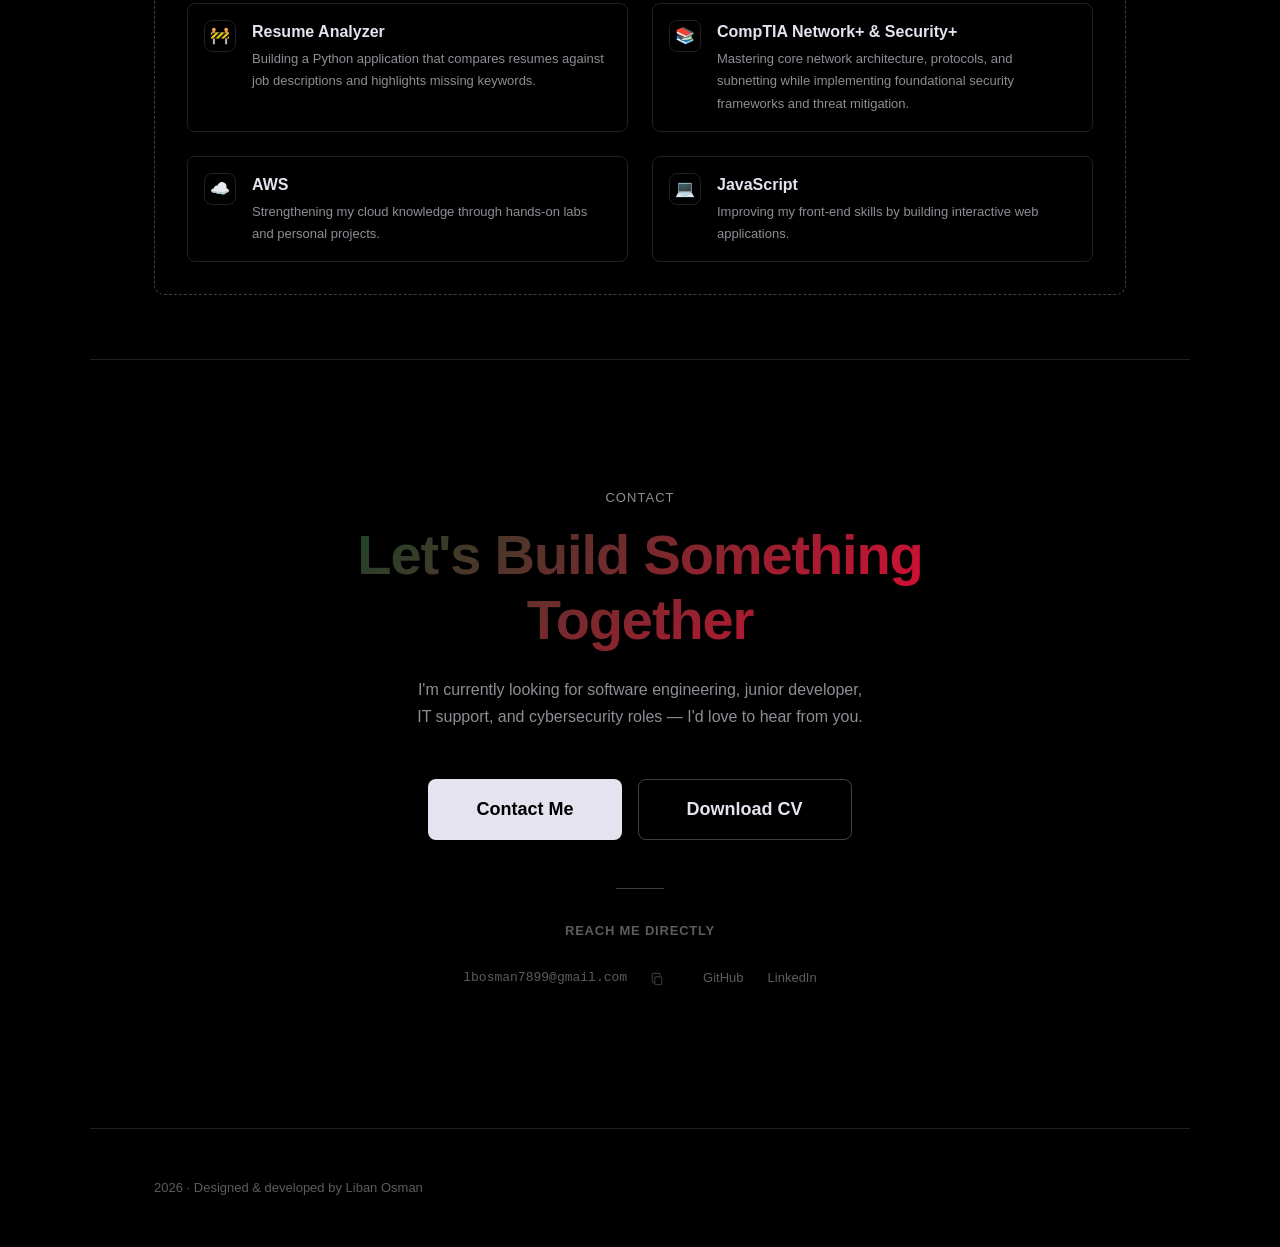
==== commit 97067c28: "COMMIT_EDITMSG" ====
--- a/index.html
+++ b/index.html
@@ -3,126 +3,581 @@
 <head>
   <meta charset="UTF-8">
   <meta name="viewport" content="width=device-width, initial-scale=1.0">
-  <title>libZZ Page</title>
-  <link rel="stylesheet" href="style.css">
-  <link rel="stylesheet" href="https://cdnjs.cloudflare.com/ajax/libs/font-awesome/6.5.0/css/all.min.css">
+  <title>Liban Portfolio</title>
+  <meta name="description" content="Liban Osman is an aspiring software engineer and AWS re/Start graduate with practical experience in IT support, networking, cybersecurity fundamentals, and software development projects.">
+  <meta name="theme-color" content="#000000">
+
+  <!-- Open Graph -->
+  <meta property="og:type" content="profile">
+  <meta property="og:title" content="Liban Osman — Aspiring Software Engineer">
+  <meta property="og:description" content="Aspiring software engineer and AWS re/Start graduate building practical skills in software development, IT support, and cybersecurity.">
+  <meta property="og:url" content="https://libanosman.dev/">
+  <meta property="og:image" content="https://libanosman.dev/og-image.png">
+
+  <!-- Twitter Card -->
+  <meta name="twitter:card" content="summary">
+  <meta name="twitter:title" content="Liban Osman — Aspiring Software Engineer">
+  <meta name="twitter:description" content="Aspiring software engineer and AWS re/Start graduate building practical skills in software development, IT support, and cybersecurity.">
+
+  <link rel="canonical" href="https://libanosman.dev/">
+  <!-- Favicon placeholder: replace with a real favicon.ico / favicon.svg before deploying -->
+  <link rel="icon" href="data:,">
+
+  <link rel="stylesheet" href="styles.css">
+
+  <!-- Schema.org structured data -->
+  <script type="application/ld+json">
+  {
+    "@context": "https://schema.org",
+    "@type": "Person",
+    "name": "Liban Osman",
+    "jobTitle": "Aspiring Software Engineer",
+    "url": "https://libanosman.dev/",
+    "sameAs": [
+      "https://github.com/leeQuad",
+      "https://www.linkedin.com/in/liban-b-osman"
+    ],
+    "email": "mailto:lbosman7899@gmail.com",
+    "alumniOf": {
+      "@type": "CollegeOrUniversity",
+      "name": "South & City College Birmingham"
+    }
+  }
+  </script>
 </head>
-<body>
-
-  <header class="header">
-    <a href="#" class="logo"><span>Liban Osman</span></a>
-    <ul class="nav-links">
-      <li><a href="#index">Home</a></li>
-      <li><a href="#exp">Experience</a></li>
-      <li><a href="#project">Projects</a></li>
-      <li><a href="#contact">Contact</a></li>
+<body class="no-js">
+
+  <a class="skip-link" href="#main">Skip to content</a>
+
+  <!-- ============ NAV ============ -->
+  <header class="site-header">
+    <nav class="nav" aria-label="Primary">
+      <a class="nav-mark" href="#top">LO</a>
+      <ul class="nav-list">
+        <li><a href="#currently">Currently</a></li>
+        <li><a href="#about">About</a></li>
+        <li><a href="#skills">Skills</a></li>
+        <li><a href="#projects">Projects</a></li>
+        <li><a href="#experience">Experience</a></li>
+        <li><a href="#education">Education</a></li>
+        <li><a href="#learning">What I'm Working On</a></li>
+        <li><a href="#contact">Contact</a></li>
+      </ul>
+    </nav>
+    <div class="boot-line" aria-hidden="true"><span class="boot-line-fill" data-boot-fill></span></div>
+  </header>
+
+  <main id="main">
+
+    <!-- ============ HERO ============ -->
+    <section id="top" class="hero reveal">
+      <div class="hero-grid">
+        <div class="hero-copy">
+          <p class="eyebrow">BUILDING SOFTWARE WITH PURPOSE. ALWAYS LEARNING. ALWAYS IMPROVING.</p>
+          <h1 class="hero-name">Liban Osman</h1>
+          <p class="hero-role">AWS re/Start Graduate</p>
+          <p class="hero-intro">I like understanding how software works under the hood, not just getting it to run. Right now, I’m building practical projects with Python and JavaScript while continuing to develop my skills through AWS re/Start, networking, and cybersecurity.</p>
+
+          <div class="hero-cta">
+            <a href="#projects" class="btn btn-primary">View Projects</a>
+            <a href="cv-liban-osman.pdf" class="btn btn-secondary" download>Download CV</a>
+          </div>
+
+          <ul class="hero-links">
+            <li>
+              <a href="https://github.com/leeQuad" target="_blank" rel="noopener noreferrer">
+                <svg class="icon" viewBox="0 0 16 16" aria-hidden="true"><path fill="currentColor" d="M8 0C3.58 0 0 3.58 0 8c0 3.54 2.29 6.53 5.47 7.59.4.07.55-.17.55-.38 0-.19-.01-.82-.01-1.49-2.01.37-2.53-.49-2.69-.94-.09-.23-.48-.94-.82-1.13-.28-.15-.68-.52-.01-.53.63-.01 1.08.58 1.23.82.72 1.21 1.87.87 2.33.66.07-.52.28-.87.51-1.07-1.78-.2-3.64-.89-3.64-3.95 0-.87.31-1.59.82-2.15-.08-.2-.36-1.02.08-2.12 0 0 .67-.21 2.2.82.64-.18 1.32-.27 2-.27.68 0 1.36.09 2 .27 1.53-1.04 2.2-.82 2.2-.82.44 1.1.16 1.92.08 2.12.51.56.82 1.27.82 2.15 0 3.07-1.87 3.75-3.65 3.95.29.25.54.73.54 1.48 0 1.07-.01 1.93-.01 2.2 0 .21.15.46.55.38A8.01 8.01 0 0 0 16 8c0-4.42-3.58-8-8-8Z"/></svg>
+                <span>GitHub</span>
+              </a>
+            </li>
+            <li>
+              <a href="https://www.linkedin.com/in/liban-b-osman" target="_blank" rel="noopener noreferrer">
+                <svg class="icon" viewBox="0 0 16 16" aria-hidden="true"><path fill="currentColor" d="M14.82 0H1.18C.53 0 0 .52 0 1.16v13.68C0 15.48.53 16 1.18 16h13.64c.65 0 1.18-.52 1.18-1.16V1.16C16 .52 15.47 0 14.82 0ZM4.75 13.63H2.37V6.14h2.38v7.49ZM3.56 5.1a1.38 1.38 0 1 1 0-2.76 1.38 1.38 0 0 1 0 2.76Zm10.07 8.53h-2.37V9.99c0-.87-.02-1.99-1.22-1.99-1.22 0-1.4.95-1.4 1.93v3.7H6.27V6.14h2.28v1.02h.03c.32-.6 1.09-1.23 2.24-1.23 2.4 0 2.84 1.58 2.84 3.63v4.07Z"/></svg>
+                <span>LinkedIn</span>
+              </a>
+            </li>
+            <li>
+              <a href="mailto:lbosman7899@gmail.com">
+                <svg class="icon" viewBox="0 0 16 16" aria-hidden="true"><path fill="currentColor" d="M1.5 3h13A1.5 1.5 0 0 1 16 4.5v7A1.5 1.5 0 0 1 14.5 13h-13A1.5 1.5 0 0 1 0 11.5v-7A1.5 1.5 0 0 1 1.5 3Zm0 1L8 8.4 14.5 4H1.5Zm-.5.94V11.5c0 .28.22.5.5.5h13a.5.5 0 0 0 .5-.5V4.94L8.3 9.42a.5.5 0 0 1-.6 0L1 4.94Z"/></svg>
+                <span>Email</span>
+              </a>
+            </li>
+          </ul>
+        </div>
+        <div class="hero-avatar-wrap">
+          <img
+            class="hero-avatar"
+            src="assets/images/profile.png"
+            width="176"
+            height="176"
+            alt="Portrait of Liban Osman"
+            loading="eager"
+            decoding="async"
+          >
+        </div>
+      </div>
+    </section>
+
+    <!-- ============ CURRENTLY ============ -->
+    <section id="currently" class="section reveal">
+      <h2 class="section-title">Currently</h2>
+      <ul class="currently-grid">
+        <li class="currently-card">
+          <span class="currently-icon" aria-hidden="true">
+            <svg viewBox="0 0 24 24" fill="none" stroke="currentColor" stroke-width="1.5" stroke-linecap="round" stroke-linejoin="round"><path d="M17.5 18.5H7a4 4 0 0 1-.5-7.97 5.5 5.5 0 0 1 10.7-2.19A4.5 4.5 0 0 1 17.5 18.5Z"/></svg>
+          </span>
+          <p class="currently-title">AWS re/Start Graduate</p>
+          <p class="currently-desc">Completed the AWS re/Start programme, gaining hands-on cloud and IT fundamentals training. Plan to complete the AWS Certified Cloud Practitioner practice exam </p>
+        </li>
+        <li class="currently-card">
+          <span class="currently-icon" aria-hidden="true">
+            <svg viewBox="0 0 24 24" fill="none" stroke="currentColor" stroke-width="1.5" stroke-linecap="round" stroke-linejoin="round"><path d="m8 9-4 3 4 3M16 9l4 3-4 3M13.5 6.5l-3 11"/></svg>
+          </span>
+          <p class="currently-title">Building Python Projects</p>
+          <p class="currently-desc">Building small, practical tools in Python to sharpen my problem-solving and scripting skills.</p>
+        </li>
+        <li class="currently-card">
+          <span class="currently-icon" aria-hidden="true">
+            <svg viewBox="0 0 24 24" fill="none" stroke="currentColor" stroke-width="1.5" stroke-linecap="round" stroke-linejoin="round"><circle cx="5" cy="6" r="2"/><circle cx="19" cy="6" r="2"/><circle cx="12" cy="18" r="2"/><path d="M5 8v3a2 2 0 0 0 2 2h3M19 8v3a2 2 0 0 0-2 2h-3M12 13v3"/></svg>
+          </span>
+          <p class="currently-title">Studying CompTIA Network+, Security+</p>
+          <p class="currently-desc">Working through CompTIA Network+ and Security+ to deepen my networking and cybersecurity fundamentals.</p>
+        </li>
+        <li class="currently-card">
+          <span class="currently-icon" aria-hidden="true">
+            <svg viewBox="0 0 24 24" fill="none" stroke="currentColor" stroke-width="1.5" stroke-linecap="round" stroke-linejoin="round"><path d="M12 3.5 5 6v5.5c0 4.14 2.94 7.44 7 8.5 4.06-1.06 7-4.36 7-8.5V6l-7-2.5Z"/><path d="m9.5 12 1.8 1.8 3.2-3.6"/></svg>
+          </span>
+          <p class="currently-title">Building Resume Analyzer</p>
+          <p class="currently-desc">Developing a Python application that will compares resumes against job descriptions and highlights missing skills and keywords.</p>
+        </li>
+      </ul>
+    </section>
+
+    <!-- ============ ABOUT ============ -->
+    <section id="about" class="section reveal">
+      <h2 class="section-title">About</h2>
+      <h1 class="about-heading">Curiosity sparked the journey. Building software became the passion.</h1>
+      <h2 class="about-heading">Hi, I'm Liban</h2>
+      <div class="about-grid">
+        <div class="about-philosophy">
+            <p>I didn’t take the traditional route into tech. After several years working in warehouse operations, technology went from being an interest to something I genuinely wanted to understand. Having my PlayStation account compromised made me realise how important digital security is and sparked my curiosity about how systems are attacked—and, more importantly, how they can be protected. That experience led me to start learning cybersecurity, networking, and software development so I could better understand the technology people rely on every day.
+            </p>
+            <p>Since then, I’ve been learning by building. I enjoy creating projects that solve real problems while developing my skills in Python, JavaScript, AWS, Linux, networking, and cybersecurity. Every project teaches me something new, and that’s what I enjoy most—there’s always another challenge to solve.
+            </p>
+            <p>I’m currently looking for my first opportunity in software development, where I can continue learning, contribute to meaningful projects, and grow alongside experienced developers.
+            </p>   
+        </div>
+        <div class="about-strengths">
+          <div class="about-strengths-card">
+            <p class="label">Current Focus</p>
+            <ul class="plain-list">
+              <li>Software Development</li>
+              <li>JavaScript</li>
+              <li>Python</li>
+              <li>Networking</li>
+              <li>Cybersecurity</li>
+              <li>Linux</li>
+              <li>AWS</li>
+            </ul>
+          </div>
+        </div>
+      </div>
+    </section>
+
+    <!-- ============ SKILLS ============ -->
+    <section id="skills" class="section reveal">
+      <h2 class="section-title">Tech Skills</h2>
+      <ul class="skills-grid">
+        <li class="skill-card">
+          <p class="skill-card-title">Programming Languages</p>
+          <ul class="skill-tags">
+            <li class="skill-tag">Python</li>
+          </ul>
+        </li>
+        <li class="skill-card">
+          <p class="skill-card-title">Frontend</p>
+          <ul class="skill-tags">
+            <li class="skill-tag">HTML</li>
+            <li class="skill-tag">CSS</li>
+            <li class="skill-tag">JavaScript</li>
+          </ul>
+        </li>
+        <li class="skill-card">
+          <p class="skill-card-title">Cloud &amp; Networking</p>
+          <ul class="skill-tags">
+            <li class="skill-tag">AWS</li>
+            <li class="skill-tag">TCP/IP</li>
+            <li class="skill-tag">DNS</li>
+            <li class="skill-tag">Network Troubleshooting</li>
+            <li class="skill-tag">IAM</li>
+            <li class="skill-tag">EC2</li>
+          </ul>
+        </li>
+        <li class="skill-card">
+          <p class="skill-card-title">Cybersecurity</p>
+          <ul class="skill-tags">
+            <li class="skill-tag">Security Fundamentals</li>
+            <li class="skill-tag">Log Analysis</li>
+            <li class="skill-tag">File Integrity Monitoring</li>
+          </ul>
+        </li>
+        <li class="skill-card">
+          <p class="skill-card-title">Operating Systems</p>
+          <ul class="skill-tags">
+            <li class="skill-tag">Windows</li>
+            <li class="skill-tag">Linux</li>
+          </ul>
+        </li>
+        <li class="skill-card">
+          <p class="skill-card-title">Tools</p>
+          <ul class="skill-tags">
+            <li class="skill-tag">Git</li>
+            <li class="skill-tag">GitHub</li>
+            <li class="skill-tag">VS Code</li>
+          </ul>
+        </li>
+    
+      </ul>
+    </section>
+
+    <!-- ============ PROJECTS ============ -->
+    <section id="projects" class="section reveal">
+      <h2 class="section-title">Projects</h2>
+
+      <!-- ===== Featured project ===== -->
+      <article class="featured-project" data-project style="--accent: var(--accent-a);">
+        <div class="featured-project-media">
+          <button class="project-image-btn" type="button" data-lightbox-trigger>
+            <img src="assets/images/project-Security-Log-Analyzer.jpg" alt="Terminal output of the Security Log Analyzer tool showing failed login attempts by IP, suspicious IP warnings, and a summary of login success rate" loading="lazy" width="1028" height="804">
+          </button>
+        </div>
+        <div class="featured-project-body">
+          <p class="project-eyebrow" style="color: var(--accent);">Featured Project</p>
+          <h3 class="featured-project-title">Security Log Analyzer </h3>
+          <p class="featured-project-desc">Developed a Python-based Security Log Analyzer that processes authentication log files to identify suspicious login activity.
+            The tool detects repeated failed login attempts, classifies events by severity, identifies potentially malicious IP addresses, and generates a clear security report. 
+            This project demonstrates practical cybersecurity concepts including log analysis, threat detection, and security monitoring.</p>
+
+          <ul class="tech-badges">
+            <li class="tech-badge">Python</li>
+            <li class="tech-badge">Log Analysis</li>
+            <li class="tech-badge">CLI</li>
+            <li class="tech-badge">File Handling</li>
+          </ul>
+
+          <ol class="project-story">
+            <li class="project-story-item">
+              <p class="project-story-label">Problem</p>
+              <p class="project-story-text">Manually reviewing server logs to spot errors and suspicious activity is slow, and it's easy to miss something important.</p>
+            </li>
+            <li class="project-story-item">
+              <p class="project-story-label">Solution</p>
+              <p class="project-story-text">Built a Python application that would analyses authentication logs, tracks failed logins, identifies suspicious IP addresses, and assigns threat levels based on failed attempts.</p>
+            </li>
+            <li class="project-story-item">
+              <p class="project-story-label">Outcome</p>
+              <p class="project-story-text">Automates log analysis that would quickly highlights suspicious activity, making authentication logs easier to review.</p>
+          </ol>
+
+          <div class="key-features">
+            <p class="key-features-label">Key Features</p>
+            <ul class="key-features-list">
+              <li>Parses authentication logs and tracks login activity</li>
+              <li>Detects repeated failed login attempts and identifies suspicious IP addresses</li>
+              <li>Assigns threat levels and generates a security summary report</li>
+            </ul>
+          </div>
+
+          <p class="project-learned"><span class="project-learned-label">What I learned</span> Learned how to parse log files, organise data using dictionaries, detect suspicious login patterns, and build a structured Python application.</p>
+
+          <div class="project-actions">
+            <a href="https://github.com/leeQuad/log-parser" class="btn btn-secondary btn-sm" target="_blank" rel="noopener noreferrer">GitHub</a>
+          </div>
+        </div>
+      </article>
+
+      <!-- ===== Other projects ===== -->
+      <p class="projects-subhead projects-subhead-other">Other Projects</p>
+      <ul class="projects-grid">
+
+        <li class="project-card" style="--accent: var(--accent-c);">
+          <button class="project-card-media" type="button" data-lightbox-trigger>
+            <img src="assets/images/project-port-scanner.jpg" alt="Terminal output of the Port Scanner tool scanning 127.0.0.1 and reporting ports 5000, 5501, and 7000 as open" loading="lazy" width="814" height="446">
+          </button>
+          <div class="project-card-body">
+            <h3 class="project-card-title">Port Scanner</h3>
+            <p class="project-card-desc">A Python-based port scanner that checks a target IP address for open TCP ports.
+                 The tool helps identify accessible network services and provides practical experience with networking concepts, TCP connections, and basic network enumeration."</p>
+            <ul class="tech-badges">
+              <li class="tech-badge">Python</li>
+              <li class="tech-badge">Sockets</li>
+              <li class="tech-badge">Port Scanning</li>
+              <li class="tech-badge">TCP/IP</li>
+            </ul>
+
+            <ol class="project-story">
+              <li class="project-story-item">
+                <p class="project-story-label">Problem</p>
+                <p class="project-story-text">Checking which ports are open on a host by hand means testing each one manually, Which is very long and time-consuming.</p>
+              </li>
+              <li class="project-story-item">
+                <p class="project-story-label">Solution</p>
+                <p class="project-story-text">Built a Python tool that scans a target IP address and identifies open TCP ports, Using sockets to scan a range of ports automatically.</p>
+              </li>
+              <li class="project-story-item">
+                <p class="project-story-label">Outcome</p>
+                <p class="project-story-text">It quickly identifies open ports and provides a simple overview of accessible network services. 
+                    In just one run, the tool reports whether target ports are open, closed, or filtered."</p>
+              </li>
+            </ol>
+
+            <div class="key-features">
+              <p class="key-features-label">Key Features</p>
+              <ul class="key-features-list">
+                <li>Scans a target IP address for open TCP ports</li>
+                <li>Reports the status of each port directly in the terminal</li>
+                <li>Scans ports 1-1000, very easy to use </li>
+              </ul>
+            </div>
+
+            <p class="project-learned"><span class="project-learned-label">What I learned</span> Throughout this project, I gained hands-on experience with Python scripting, TCP/IP networking concepts, and identifying open and closed ports.
+                 It also helped me develop a practical understanding of network enumeration techniques and basic cybersecurity principles.</p>
+
+            <div class="project-card-actions">
+              <a href="https://github.com/leeQuad/port-scanner" class="btn btn-secondary btn-sm" target="_blank" rel="noopener noreferrer">GitHub</a>
+              <!-- Live demo button slot: add when a hosted demo exists, e.g.
+              <a href="#" class="btn btn-ghost btn-sm">Live Demo</a> -->
+            </div>
+          </div>
+        </li>
+
+        <li class="project-card" style="--accent: var(--accent-a);">
+          <button class="project-card-media" type="button" data-lightbox-trigger>
+            <img src="assets/images/project-file-integrity.jpg" alt="Terminal output of the File Integrity Monitor detecting a changed file, a new file, a deleted file, and another changed file" loading="lazy" width="896" height="453">
+          </button>
+          <div class="project-card-body">
+            <h3 class="project-card-title">File Integrity Monitor</h3>
+            <p class="project-card-desc">Developed a script to get a hands-on understanding of how defensive security tools catch unauthorised system changes. It hashes a set of files, stores the results, and flags any file that changes so unauthorised edits are easy to spot.</p>
+            <ul class="tech-badges">
+              <li class="tech-badge">Python</li>
+              <li class="tech-badge">SHA-256</li>
+              <li class="tech-badge">File Integrity Monitoring</li>
+              <li class="tech-badge">Hashing</li>
+            </ul>
+
+            <ol class="project-story">
+              <li class="project-story-item">
+                <p class="project-story-label">Problem</p>
+                <p class="project-story-text">Unauthorised file changes on a system can go unnoticed until it's too late.</p>
+              </li>
+              <li class="project-story-item">
+                <p class="project-story-label">Solution</p>
+                <p class="project-story-text">Built a tool that checks files and compares their current hashes against previously stored ones.
+                     If a file has been added, modified, or deleted, the program displays a notification showing the change.</p>
+              </li>
+              <li class="project-story-item">
+                <p class="project-story-label">Outcome</p>
+                <p class="project-story-text">Flags any file that's changed, been added, or gone missing, so tampering is easy to catch.</p>
+              </li>
+            </ol>
+
+            <div class="key-features">
+              <p class="key-features-label">Key Features</p>
+              <ul class="key-features-list">
+                <li>Generates SHA-256 hashes for monitored files</li>
+                <li>Detects changed, new, and deleted files on re-scan</li>
+                <li>Stores file hashes in the database</li>
+              </ul>
+            </div>
+
+            <p class="project-learned"><span class="project-learned-label">What I learned</span> By building this tool, I improved my Python file handling and JSON skills while learning how to use SHA-256 hashing to verify file integrity.</p>
+
+            <div class="project-card-actions">
+              <a href="https://github.com/leeQuad/file-integrity-monitor" class="btn btn-secondary btn-sm" target="_blank" rel="noopener noreferrer">GitHub</a>
+              <!-- Live demo button slot: add when a hosted demo exists -->
+            </div>
+          </div>
+        </li>
+
+        <!--
+          Add further projects here as plain <li class="project-card"> entries —
+          the grid auto-fits from 1 up to 4 columns depending on viewport width,
+          so it scales cleanly from 3 cards today to 8-10 later without any
+          layout changes. Alternate --accent between var(--accent-a) and
+          var(--accent-c) so consecutive cards don't share a color.(dont forget to update the project-card-media image, title, description, tech badges, and GitHub link for each new project)
+        -->
+
+      </ul>
+      <p class="projects-more"><a href="https://github.com/leeQuad?tab=repositories" target="_blank" rel="noopener noreferrer">See more on GitHub →</a></p>
+    </section>
+
+    <!-- ============ EXPERIENCE ============ -->
+    <section id="experience" class="section reveal">
+      <h2 class="section-title">Experience</h2>
+      <ol class="timeline">
+
+        <li class="timeline-item timeline-item-featured">
+        <li class="timeline-item">
+          <div class="timeline-marker" aria-hidden="true"></div>
+          <div class="timeline-content">
+            <p class="timeline-role">Inbound Outbound Operative</p>
+            <p class="timeline-org">HelloFresh</p>
+            <p class="timeline-date">Jan 2024 – Nov 2025</p>
+            <ul class="timeline-desc-list">
+              <li>Managed inbound and outbound stock flow, prioritising accuracy and accountability</li>
+              <li>Met <strong>strict deadlines</strong> in a structured, process-driven environment</li>
+              <li>Stayed reliable and precise under sustained pressure</li>
+            </ul>
+          </div>
+        </li>
+
+        <li class="timeline-item">
+          <div class="timeline-marker" aria-hidden="true"></div>
+          <div class="timeline-content">
+            <p class="timeline-role">Warehouse Operative</p>
+            <p class="timeline-org">MV Sports</p>
+            <p class="timeline-date">Jun 2023 – Aug 2023</p>
+            <ul class="timeline-desc-list">
+              <li>Hit <strong>daily targets</strong> as part of a small, fast-moving team</li>
+              <li>Followed procedures precisely to keep output accurate and consistent</li>
+            </ul>
+          </div>
+        </li>
+
+        <li class="timeline-item">
+          <div class="timeline-marker" aria-hidden="true"></div>
+          <div class="timeline-content">
+            <p class="timeline-role">Warehouse Operative</p>
+            <p class="timeline-org">DPD</p>
+            <p class="timeline-date">Jun 2022 – Nov 2022</p>
+            <ul class="timeline-desc-list">
+              <li>Handled time-sensitive deliveries in a fast-paced warehouse environment</li>
+              <li>Built <strong>reliability and attention to detail</strong> under pressure</li>
+            </ul>
+          </div>
+        </li>
+
+        <li class="timeline-item">
+          <div class="timeline-marker" aria-hidden="true"></div>
+          <div class="timeline-content">
+            <p class="timeline-role">Warehouse Operative</p>
+            <p class="timeline-org">Kuehne + Nagel</p>
+            <p class="timeline-date">Aug 2021 – Feb 2022</p>
+            <ul class="timeline-desc-list">
+              <li>Started my working life within a structured team environment</li>
+              <li>Followed procedures accurately and <strong>communicated clearly</strong> with colleagues to keep operations running smoothly</li>
+            </ul>
+          </div>
+        </li>
+
+      </ol>
+    </section>
+
+    <!-- ============ EDUCATION & CERTIFICATIONS ============ -->
+    <section id="education" class="section reveal">
+      <h2 class="section-title">Education &amp; Certifications</h2>
+      <ul class="education-grid">
+        <li class="education-card">
+          <p class="education-card-title">Certifications</p>
+          <ul class="plain-list">
+            <li>AWS re/Start Graduate</li>
+            <li>CompTIA Network+ <span class="tag">In Progress</span></li>
+            <li>CompTIA Security+ <span class="tag">In Progress</span></li>
+          </ul>
+        </li>
+        <li class="education-card">
+          <p class="education-card-title">South &amp; City College Birmingham</p>
+          <ul class="plain-list">
+            <li>Programming Fundamentals</li>
+            <li>Website Development</li>
+            <li>Mobile Apps Development</li>
+          </ul>
+        </li>
+      </ul>
+    </section>
+
+    <!-- ============ LEARNING ============ -->
+<section id="learning" class="section reveal">
+  <h2 class="section-title">What I'm Working On</h2>
+  <div class="learning-card">
+    <p class="learning-intro">I'm continuously building projects and expanding my software development, cloud, and networking skills.</p>
+
+    <ul class="learning-list">
+      <li class="learning-item">
+        <span class="learning-icon" aria-hidden="true">🚧</span>
+        <div>
+          <h3 class="learning-item-title">Resume Analyzer</h3>
+          <p class="learning-item-desc">Building a Python application that compares resumes against job descriptions and highlights missing keywords.</p>
+        </div>
+      </li>
+      <li class="learning-item">
+        <span class="learning-icon" aria-hidden="true">📚</span>
+        <div>
+          <h3 class="learning-item-title">CompTIA Network+ & Security+</h3>
+          <p class="learning-item-desc">Mastering core network architecture, protocols, and subnetting while implementing foundational security frameworks and threat mitigation.</p>
+        </div>
+      </li>
+      <li class="learning-item">
+        <span class="learning-icon" aria-hidden="true">☁️</span>
+        <div>
+          <h3 class="learning-item-title">AWS</h3>
+          <p class="learning-item-desc">Strengthening my cloud knowledge through hands-on labs and personal projects.</p>
+        </div>
+      </li>
+      <li class="learning-item">
+        <span class="learning-icon" aria-hidden="true">💻</span>
+        <div>
+          <h3 class="learning-item-title">JavaScript</h3>
+          <p class="learning-item-desc">Improving my front-end skills by building interactive web applications.</p>
+        </div>
+      </li>
     </ul>
-    <i class="fa-solid fa-bars" id="menu-icon"></i>
-    <a href="https://github.com/leeQuad" target="_blank" class="visit-btn">Visit Github</a>
-  </header>
-
-  <section id="index" class="index">
-    <div class="index-container">
-      <img src="quad.jpg" alt="Liban Osman">
-      <div class="info-box">
-        <div class="text">
-          <h3>Hi, I'm</h3>
-          <h1>Liban Osman</h1>
-          <span>Aspiring Software Engineer</span>
-        </div>
-        <div class="btn-group">
-          <a href="IT CV.pdf" download class="btn">Download CV</a>
-          <a href="#contact" class="btn">Contact Me</a>
-        </div>
-        <div class="socials">
-          <a href="https://github.com/leeQuad" target="_blank">
-            <i class="fa-brands fa-github"></i>
-          </a>
-          <a href="https://www.linkedin.com/in/liban-b-osman-252b55409/" target="_blank">
-            <i class="fa-brands fa-linkedin"></i>
-          </a>
-        </div>
+  </div>
+</section>
+
+    <!-- ============ CONTACT ============ -->
+    <section id="contact" class="section contact-section reveal">
+      <div class="contact-inner">
+        <p class="eyebrow">Contact</p>
+        <h2 class="contact-heading">Let's Build Something Together</h2>
+        <p class="contact-intro">I'm currently looking for  software engineering, junior developer, IT support, and cybersecurity roles — I'd love to hear from you.</p>
+
+        <div class="contact-actions">
+          <a href="mailto:lbosman7899@gmail.com" class="btn btn-primary btn-lg">Contact Me</a>
+          <a href="cv-liban-osman.pdf" class="btn btn-secondary btn-lg" download>Download CV</a>
+        </div>
+
+        <div class="contact-divider" role="presentation"></div>
+
+        <p class="contact-links-label">Reach me directly</p>
+        <ul class="contact-links">
+          <li class="contact-links-email">
+            <a href="mailto:lbosman7899@gmail.com">lbosman7899@gmail.com</a>
+            <button class="copy-email-btn" type="button" data-copy-email="lbosman7899@gmail.com" aria-label="Copy email address to clipboard">
+              <svg class="icon icon-sm" viewBox="0 0 16 16" aria-hidden="true"><path fill="currentColor" d="M4 2a2 2 0 0 0-2 2v8a2 2 0 0 0 2 2h1v-1H4a1 1 0 0 1-1-1V4a1 1 0 0 1 1-1h6a1 1 0 0 1 1 1v1h1V4a2 2 0 0 0-2-2H4Zm3 4a2 2 0 0 0-2 2v6a2 2 0 0 0 2 2h5a2 2 0 0 0 2-2V8a2 2 0 0 0-2-2H7Zm0 1h5a1 1 0 0 1 1 1v6a1 1 0 0 1-1 1H7a1 1 0 0 1-1-1V8a1 1 0 0 1 1-1Z"/></svg>
+            </button>
+          </li>
+          <li><a href="https://github.com/leeQuad" target="_blank" rel="noopener noreferrer">GitHub</a></li>
+          <li><a href="https://www.linkedin.com/in/liban-b-osman" target="_blank" rel="noopener noreferrer">LinkedIn</a></li>
+        </ul>
       </div>
-    </div>
-  </section>
-
-  <section id="exp" class="exp">
-    <h2 class="section-title">Experience</h2>
-    <div class="exp-info">
-      <div class="grid">
-        <div class="grid-card">
-          <i class="fa-solid fa-code"></i>
-          <span>Warehouse Operative – HelloFresh</span>
-          <h3>2 Years</h3>
-          <p>Jan 2024 – Nov 2025</p>
-          <ul>
-            <li>Met strict productivity targets while maintaining high accuracy. </li>
-            <li>Used warehouse management systems and RF scanners to process inventory and orders. </li>
-            <li>Performed inbound, outbound, stock movement, picking, and packing operations. </li>
-            <li>Assisted colleagues with handheld devices, scanners, and system-related issues, helping minimise operational delays.</li>
-            <li>Supported team leaders in maintaining workflow and productivity. </li>
-          </ul>
-        </div>
-      </div>
-      <img src="self12.jpg" alt="">
-    </div>
-  </section>
-
-  <section id="project" class="project">
-    <h2 class="section-title">Projects</h2>
-    <div class="project-grid">
-      <div class="project-card">
-        <img src="p2.jpg" alt="File Integrity Monitor">
-        <h3>File Integrity Monitor</h3>
-        <p>Developed a file integrity monitoring tool to ensure data consistency and security.</p>
-        <div class="btn-group">
-          <a href="file-monitor.html" class="btn">Project Details</a>
-          <a href="https://github.com/leeQuad/File-Integrity-Monitor" target="_blank" class="btn">Github Repo</a>
-        </div>
-      </div>
-      <div class="project-card">
-        <img src="p1.jpg" alt="Port Scanner">
-        <h3>Port Scanner</h3>
-        <p>Developed a port scanning tool to identify and analyze open ports on a target IP address.</p>
-        <div class="btn-group">
-          <a href="port-scanner.html" class="btn">Project Details</a>
-          <a href="https://github.com/leeQuad/Port-Scanner" target="_blank" class="btn">Github Repo</a>
-        </div>
-      </div>
-      <div class="project-card">
-        <img src="p3.jpg" alt="Portfolio Website">
-        <h3>Portfolio Website</h3>
-        <p>Created a personal portfolio website built with HTML, CSS, and JavaScript.</p>
-        <div class="btn-group">
-          <a href="portfolio-website.html" class="btn">Project Details</a>
-          <a href="https://github.com/leeQuad/Portfolio-Website" target="_blank" class="btn">Github Repo</a>
-        </div>
-      </div>
-    </div>
-  </section>
-
-  <section class="contact" id="contact">
-    <h2 class="section-title">Contact Me</h2>
-    <form action="https://formspree.io/f/xvzngnkl" method="POST">
-      <div class="input">
-        <input type="email" name="email" placeholder="Your Email" required>
-      </div>
-      <div class="input">
-        <textarea name="message" placeholder="Your Message" required></textarea>
-      </div>
-      <button type="submit" class="visit-btn">Send Message</button>
-    </form>
-  </section>
-
-  <footer>
-    <ul>
-      <li><a href="#index">About</a></li>
-      <li><a href="#exp">Experience</a></li>
-      <li><a href="#project">Projects</a></li>
-      <li><a href="#contact">Contact</a></li>
-    </ul>
-    <p class="copyright">© 2026 Liban Osman. All rights reserved.</p>
+    </section>
+
+  </main>
+
+  <footer class="site-footer">
+    <p class="site-footer-credit"><span id="year"></span> · Designed &amp; developed by Liban Osman</p>
+    <button class="back-to-top" type="button" data-back-to-top hidden>
+      <svg class="icon icon-sm" viewBox="0 0 16 16" aria-hidden="true"><path fill="currentColor" d="M8 3.5a.6.6 0 0 1 .43.18l4.5 4.5a.6.6 0 1 1-.86.85L8.6 5.56v6.94a.6.6 0 0 1-1.2 0V5.56L3.93 9.03a.6.6 0 1 1-.86-.85l4.5-4.5A.6.6 0 0 1 8 3.5Z"/></svg>
+      <span>Back to top</span>
+    </button>
   </footer>
+
+  <!-- Lightbox for project screenshots -->
+  <div class="lightbox" data-lightbox hidden>
+    <button class="lightbox-close" type="button" data-lightbox-close aria-label="Close image preview">×</button>
+    <img class="lightbox-image" data-lightbox-image src="" alt="">
+  </div>
 
   <script src="script.js"></script>
 </body>
--- a/styles.css
+++ b/styles.css
@@ -0,0 +1,1602 @@
+:root {
+  /* Colour */
+  --color-bg: #000000;
+  --color-text: #E5E3EF;
+  --color-text-dim: rgba(229, 227, 239, 0.62);
+  --color-text-faint: rgba(229, 227, 239, 0.4);
+  --color-border: rgba(229, 227, 239, 0.14);
+  --color-border-strong: rgba(229, 227, 239, 0.28);
+  --gradient: linear-gradient(135deg, #114726 0%, #EF0736 100%);
+  --accent-a: #22c55e;
+  --accent-c: #EF0736;
+
+ 
+  --font-sans: -apple-system, BlinkMacSystemFont, "Segoe UI", Roboto,
+    Helvetica, Arial, sans-serif;
+  --font-mono: ui-monospace, SFMono-Regular, Menlo, Consolas, monospace;
+
+  --fs-sm: 0.8125rem;   /* 13px */
+  --fs-base: 1rem;      /* 16px */
+  --fs-md: 1.125rem;    /* 18px */
+  --fs-lg: 1.5rem;      /* 24px */
+  --fs-xl: 2rem;        /* 32px */
+  --fs-2xl: clamp(2.75rem, 6vw, 4.5rem);
+
+  --lh-tight: 1.15;
+  --lh-normal: 1.5;
+  --lh-relaxed: 1.7;
+
+  /* Spacing scale (4px base) */
+  --space-1: 0.25rem;
+  --space-2: 0.5rem;
+  --space-3: 0.75rem;
+  --space-4: 1rem;
+  --space-5: 1.5rem;
+  --space-6: 2rem;
+  --space-7: 3rem;
+  --space-8: 4rem;
+  --space-9: 6rem;
+  --space-10: 9rem;
+
+  /* Layout */
+  --content-width: 1100px;
+  --measure: 60ch;
+  --page-padding: var(--space-5);
+
+  /* Motion */
+  --ease-out: cubic-bezier(0.16, 1, 0.3, 1);
+  --duration-fast: 180ms;
+  --duration-load: 480ms;
+
+  /* Component */
+  --avatar-size: 128px;
+  --header-h: 60px;
+  --z-lightbox: 100;
+  --z-back-to-top: 50;
+}
+
+@media (min-width: 768px) {
+  :root {
+    --page-padding: var(--space-7);
+    --avatar-size: 200px;
+    --header-h: 72px;
+  }
+}
+
+@media (min-width: 768px) and (max-width: 1023px) {
+  :root {
+    --page-padding: var(--space-6);
+  }
+}
+
+@media (min-width: 1100px) {
+  :root {
+    --page-padding: var(--space-8);
+  }
+}
+
+/* ==========================================================================
+   Reset
+   ========================================================================== */
+
+*,
+*::before,
+*::after {
+  box-sizing: border-box;
+}
+
+* {
+  margin: 0;
+}
+
+html {
+  color-scheme: dark;
+  -webkit-text-size-adjust: 100%;
+  scroll-behavior: smooth;
+}
+
+body {
+  background: var(--color-bg);
+  color: var(--color-text);
+  font-family: var(--font-sans);
+  font-size: var(--fs-base);
+  line-height: var(--lh-normal);
+  -webkit-font-smoothing: antialiased;
+  text-rendering: optimizeLegibility;
+  overflow-x: hidden;
+}
+
+ul,
+ol {
+  list-style: none;
+  padding: 0;
+}
+
+a {
+  color: inherit;
+  text-decoration: none;
+}
+
+img,
+svg {
+  display: block;
+  max-width: 100%;
+}
+
+button {
+  font: inherit;
+  color: inherit;
+  background: none;
+  border: none;
+  cursor: pointer;
+}
+
+/* ==========================================================================
+   Accessibility helpers
+   ========================================================================== */
+
+.skip-link {
+  position: absolute;
+  left: var(--space-3);
+  top: -48px;
+  background: var(--color-bg);
+  color: var(--color-text);
+  border: 1px solid var(--color-border-strong);
+  padding: var(--space-2) var(--space-4);
+  border-radius: 4px;
+  z-index: 100;
+  transition: top var(--duration-fast) var(--ease-out);
+}
+
+.skip-link:focus {
+  top: var(--space-3);
+}
+
+:focus-visible {
+  outline: 2px solid #EF0736;
+  outline-offset: 3px;
+  border-radius: 2px;
+}
+
+section[id],
+main#main {
+  scroll-margin-top: calc(var(--header-h) + var(--space-4));
+}
+
+/* ==========================================================================
+   Layout primitives
+   ========================================================================== */
+
+.site-header,
+.hero,
+.section,
+.site-footer {
+  max-width: var(--content-width);
+  margin-inline: auto;
+  padding-inline: var(--page-padding);
+}
+
+.section {
+  padding-block: var(--space-8);
+  border-top: 1px solid var(--color-border);
+}
+
+.section-title {
+  font-size: var(--fs-sm);
+  font-weight: 600;
+  text-transform: uppercase;
+  letter-spacing: 0.08em;
+  color: var(--color-text-dim);
+  margin-bottom: var(--space-6);
+}
+
+.label {
+  font-size: var(--fs-sm);
+  font-weight: 600;
+  text-transform: uppercase;
+  letter-spacing: 0.06em;
+  color: var(--color-text-faint);
+  margin-bottom: var(--space-3);
+}
+
+/* ==========================================================================
+   Header / Nav
+   ========================================================================== */
+
+.site-header {
+  padding-top: var(--space-5);
+  padding-bottom: var(--space-5);
+  max-width: none;
+  padding-inline: 0;
+  position: sticky;
+  top: 0;
+  z-index: 40;
+  background: var(--color-bg);
+  padding-top: max(var(--space-5), env(safe-area-inset-top));
+}
+
+.nav {
+  max-width: var(--content-width);
+  margin-inline: auto;
+  padding-inline: var(--page-padding);
+  display: flex;
+  align-items: center;
+  justify-content: space-between;
+  gap: var(--space-5);
+}
+
+.nav-mark {
+  font-weight: 700;
+  font-size: var(--fs-lg);
+  background: var(--gradient);
+  -webkit-background-clip: text;
+  background-clip: text;
+  color: transparent;
+  flex-shrink: 0;
+}
+
+.nav-list {
+  display: flex;
+  gap: var(--space-4);
+  overflow-x: auto;
+  scrollbar-width: none;
+  overscroll-behavior-x: contain;
+  -webkit-mask-image: linear-gradient(
+    to right,
+    transparent 0,
+    #000 var(--space-3),
+    #000 calc(100% - var(--space-6)),
+    transparent 100%
+  );
+  mask-image: linear-gradient(
+    to right,
+    transparent 0,
+    #000 var(--space-3),
+    #000 calc(100% - var(--space-6)),
+    transparent 100%
+  );
+}
+
+.nav-list::-webkit-scrollbar {
+  display: none;
+}
+
+.nav-list li {
+  flex-shrink: 0;
+}
+
+.nav-list a {
+  font-size: var(--fs-sm);
+  color: var(--color-text-dim);
+  position: relative;
+  padding-block: var(--space-2);
+  padding-bottom: 2px;
+  white-space: nowrap;
+}
+
+.nav-list a::after {
+  content: "";
+  position: absolute;
+  left: 0;
+  right: 100%;
+  bottom: 0;
+  height: 1px;
+  background: var(--gradient);
+  transition: right var(--duration-fast) var(--ease-out);
+}
+
+.nav-list a:hover,
+.nav-list a:focus-visible,
+.nav-list a[aria-current="true"] {
+  color: var(--color-text);
+}
+
+.nav-list a:hover::after,
+.nav-list a:focus-visible::after,
+.nav-list a[aria-current="true"]::after {
+  right: 0;
+}
+
+.boot-line {
+  height: 1px;
+  background: var(--color-border);
+  overflow: hidden;
+  margin-top: var(--space-4);
+}
+
+.boot-line-fill {
+  display: block;
+  height: 100%;
+  width: 0%;
+  background: var(--gradient);
+  animation: boot-fill 900ms var(--ease-out) 200ms forwards;
+}
+
+.boot-line-fill[data-progress-mode] {
+  animation: none;
+  transition: width 80ms linear;
+}
+
+@keyframes boot-fill {
+  to {
+    width: 100%;
+  }
+}
+
+/* ==========================================================================
+   Hero
+   ========================================================================== */
+
+.hero {
+  padding-top: clamp(var(--space-8), 12vw, var(--space-10));
+  padding-bottom: clamp(var(--space-8), 10vw, var(--space-9));
+  min-height: 100vh;
+  display: flex;
+  align-items: center;
+}
+
+@media (max-width: 767px) {
+  .hero {
+    min-height: 0;
+  }
+}
+
+@media (min-width: 768px) and (max-width: 1023px) {
+  .hero {
+    min-height: 0;
+    padding-top: var(--space-9);
+    padding-bottom: var(--space-8);
+  }
+}
+
+.hero-grid {
+  width: 100%;
+  display: flex;
+  flex-direction: column-reverse;
+  gap: var(--space-7);
+}
+
+@media (min-width: 768px) {
+  .hero-grid {
+    flex-direction: row;
+    align-items: center;
+    justify-content: space-between;
+    gap: var(--space-9);
+  }
+
+  .hero-copy {
+    flex: 1;
+    min-width: 0;
+  }
+}
+
+.hero-avatar-wrap {
+  flex-shrink: 0;
+}
+
+.hero-avatar {
+  width: var(--avatar-size);
+  height: var(--avatar-size);
+  border-radius: 50%;
+  object-fit: cover;
+  padding: 3px;
+  background: var(--gradient);
+  box-shadow: 0 12px 32px -12px rgba(239, 7, 54, 0.35);
+  transition: transform var(--duration-fast) var(--ease-out),
+    box-shadow var(--duration-fast) var(--ease-out);
+}
+
+.hero-avatar:hover {
+  transform: translateY(-2px);
+  box-shadow: 0 16px 40px -12px rgba(239, 7, 54, 0.45);
+}
+
+.eyebrow {
+  font-size: var(--fs-sm);
+  color: var(--color-text-dim);
+  text-transform: uppercase;
+  letter-spacing: 0.08em;
+  margin-bottom: var(--space-5);
+}
+
+.hero-name {
+  font-size: clamp(2.75rem, 7vw, 5.25rem);
+  font-weight: 700;
+  line-height: var(--lh-tight);
+  letter-spacing: -0.03em;
+  background: var(--gradient);
+  -webkit-background-clip: text;
+  background-clip: text;
+  color: transparent;
+  margin-bottom: var(--space-3);
+}
+
+.hero-role {
+  font-size: var(--fs-lg);
+  font-weight: 500;
+  color: var(--color-text-dim);
+  margin-bottom: var(--space-3);
+}
+
+.hero-tagline {
+  font-size: var(--fs-md);
+  font-weight: 600;
+  color: var(--color-text);
+  margin-bottom: var(--space-5);
+}
+
+.hero-intro {
+  max-width: 56ch;
+  font-size: var(--fs-md);
+  line-height: var(--lh-relaxed);
+  color: var(--color-text-dim);
+  margin-bottom: var(--space-7);
+}
+
+
+.hero-cta {
+  display: flex;
+  flex-wrap: wrap;
+  gap: var(--space-4);
+  margin-bottom: var(--space-7);
+}
+
+.btn {
+  display: inline-flex;
+  align-items: center;
+  justify-content: center;
+  font-size: var(--fs-sm);
+  font-weight: 600;
+  padding: var(--space-3) var(--space-6);
+  border-radius: 8px;
+  min-height: 44px;
+  transition: transform var(--duration-fast) var(--ease-out),
+    background var(--duration-fast) var(--ease-out),
+    border-color var(--duration-fast) var(--ease-out),
+    opacity var(--duration-fast) var(--ease-out);
+}
+
+.btn-primary {
+  background: var(--color-text);
+  color: #000;
+}
+
+.btn-primary:hover,
+.btn-primary:focus-visible {
+  opacity: 0.85;
+  transform: translateY(-1px);
+}
+
+.btn-secondary {
+  border: 1px solid var(--color-border-strong);
+  color: var(--color-text);
+}
+
+.btn-secondary:hover,
+.btn-secondary:focus-visible {
+  border-color: var(--color-text);
+  transform: translateY(-1px);
+}
+
+.hero-links {
+  display: flex;
+  flex-wrap: wrap;
+  gap: var(--space-5);
+}
+
+.hero-links a {
+  font-size: var(--fs-sm);
+  font-weight: 500;
+  color: var(--color-text-faint);
+  display: inline-flex;
+  align-items: center;
+  gap: var(--space-2);
+  min-height: 44px;
+  transition: color var(--duration-fast) var(--ease-out);
+}
+
+.hero-links a:hover,
+.hero-links a:focus-visible {
+  color: var(--color-text);
+}
+
+.icon {
+  width: 15px;
+  height: 15px;
+  color: currentColor;
+  opacity: 0.8;
+  transition: color var(--duration-fast) var(--ease-out);
+  flex-shrink: 0;
+}
+
+.icon-sm {
+  width: 14px;
+  height: 14px;
+}
+
+/* ==========================================================================
+   Currently
+   ========================================================================== */
+
+.currently-grid {
+  display: grid;
+  grid-template-columns: repeat(2, 1fr);
+  gap: var(--space-5);
+}
+
+@media (min-width: 640px) {
+  .currently-grid {
+    grid-template-columns: repeat(4, 1fr);
+    gap: var(--space-5);
+  }
+}
+
+@media (min-width: 640px) and (max-width: 899px) {
+  .currently-grid {
+    grid-template-columns: repeat(2, 1fr);
+  }
+}
+
+.currently-card {
+  padding: var(--space-5);
+  border: 1px solid var(--color-border);
+  border-radius: 10px;
+  transition: border-color var(--duration-fast) var(--ease-out),
+    transform var(--duration-fast) var(--ease-out);
+}
+
+.currently-card:hover {
+  border-color: var(--color-border-strong);
+  transform: translateY(-2px);
+}
+
+.currently-icon {
+  display: inline-flex;
+  align-items: center;
+  justify-content: center;
+  width: 36px;
+  height: 36px;
+  border-radius: 8px;
+  border: 1px solid var(--color-border);
+  color: var(--color-text-dim);
+  margin-bottom: var(--space-4);
+}
+
+.currently-icon svg {
+  width: 18px;
+  height: 18px;
+}
+
+.currently-title {
+  font-size: var(--fs-base);
+  font-weight: 600;
+  color: var(--color-text);
+  margin-bottom: var(--space-2);
+}
+
+.currently-desc {
+  font-size: var(--fs-sm);
+  line-height: var(--lh-relaxed);
+  color: var(--color-text-dim);
+}
+
+@media (max-width: 479px) {
+  .currently-grid {
+    grid-template-columns: 1fr;
+  }
+}
+
+/* ==========================================================================
+   About
+   ========================================================================== */
+
+.about-grid {
+  display: grid;
+  gap: var(--space-6);
+}
+
+@media (min-width: 640px) {
+  .about-grid {
+    grid-template-columns: 1.6fr 1fr;
+    gap: var(--space-8);
+    align-items: start;
+  }
+}
+
+h1.about-heading,
+h2.about-heading {
+  font-weight: 700;
+  line-height: var(--lh-tight);
+  letter-spacing: -0.02em;
+  background: var(--gradient);
+  -webkit-background-clip: text;
+  background-clip: text;
+  color: transparent;
+}
+h1.about-heading {
+  font-size: clamp(2.25rem, 5vw, 3.5rem);
+  margin-bottom: var(--space-4);
+}
+
+h2.about-heading {
+  font-size: var(--fs-xl); 
+  margin-top: var(--space-2);    
+  margin-bottom: var(--space-4); 
+}
+.about-philosophy p {
+  max-width: var(--measure);
+  font-size: var(--fs-md);
+  line-height: var(--lh-relaxed);
+  color: var(--color-text);
+  margin-bottom: var(--space-4); 
+}
+.about-philosophy p:last-child {
+  margin-bottom: 0;
+}
+
+.about-strengths-card {
+  padding: var(--space-6);
+  border: 1px solid var(--color-border);
+  border-radius: 10px;
+  transition: border-color var(--duration-fast) var(--ease-out),
+    transform var(--duration-fast) var(--ease-out);
+}
+
+.about-strengths-card:hover {
+  border-color: var(--color-border-strong);
+  transform: translateY(-2px);
+}
+
+.about-strengths-card .label {
+  margin-bottom: var(--space-4);
+}
+
+.about-strengths-card .plain-list li:first-child {
+  padding-top: 0;
+}
+
+.plain-list li {
+  padding-block: var(--space-2);
+  border-bottom: 1px solid var(--color-border);
+  color: var(--color-text);
+}
+
+.plain-list li:last-child {
+  border-bottom: none;
+}
+
+.tag {
+  display: inline-block;
+  margin-left: var(--space-2);
+  font-size: var(--fs-sm);
+  color: var(--color-text-faint);
+}
+
+/* ==========================================================================
+   Skills
+   ========================================================================== */
+
+.skills-grid {
+  display: grid;
+  gap: var(--space-5);
+  grid-template-columns: repeat(2, 1fr);
+}
+
+@media (min-width: 640px) {
+  .skills-grid {
+    grid-template-columns: repeat(3, 1fr);
+  }
+}
+
+.skill-card {
+  padding: var(--space-5);
+  border: 1px solid var(--color-border);
+  border-radius: 10px;
+  transition: border-color var(--duration-fast) var(--ease-out),
+    transform var(--duration-fast) var(--ease-out);
+}
+
+.skill-card:hover {
+  border-color: var(--color-border-strong);
+  transform: translateY(-2px);
+}
+
+.skill-card-title {
+  font-size: var(--fs-sm);
+  font-weight: 600;
+  text-transform: uppercase;
+  letter-spacing: 0.06em;
+  color: var(--color-text-faint);
+  margin-bottom: var(--space-4);
+}
+
+.skill-tags {
+  display: flex;
+  flex-wrap: wrap;
+  gap: var(--space-2);
+}
+
+.skill-tag {
+  display: inline-flex;
+  align-items: center;
+  gap: var(--space-2);
+  font-size: var(--fs-sm);
+  color: var(--color-text);
+  border: 1px solid var(--color-border);
+  border-radius: 999px;
+  padding: var(--space-1) var(--space-3);
+  transition: border-color var(--duration-fast) var(--ease-out);
+}
+
+.skill-card:hover .skill-tag {
+  border-color: var(--color-border-strong);
+}
+
+
+
+/* ==========================================================================
+   Projects
+   ========================================================================== */
+
+.projects-subhead {
+  font-size: var(--fs-sm);
+  font-weight: 600;
+  text-transform: uppercase;
+  letter-spacing: 0.08em;
+  color: var(--color-text-faint);
+  margin-bottom: var(--space-5);
+}
+
+.projects-subhead-other {
+  margin-top: var(--space-8);
+}
+
+.btn-sm {
+  padding: var(--space-2) var(--space-5);
+}
+
+.btn-ghost {
+  color: var(--color-text-dim);
+}
+
+.btn-ghost:hover,
+.btn-ghost:focus-visible {
+  color: var(--color-text);
+  background: var(--color-border);
+  transform: none;
+}
+
+.project-eyebrow {
+  font-size: var(--fs-sm);
+  font-weight: 600;
+  text-transform: uppercase;
+  letter-spacing: 0.08em;
+  margin-bottom: var(--space-4);
+}
+.tech-badges {
+  display: flex;
+  flex-wrap: wrap;
+  gap: var(--space-2);
+  margin-bottom: var(--space-5);
+}
+
+.tech-badge {
+  font-family: var(--font-mono);
+  font-size: var(--fs-sm);
+  color: var(--color-text-dim);
+  border: 1px solid var(--color-border);
+  border-radius: 999px;
+  padding: var(--space-1) var(--space-3);
+}
+
+/* ===== Featured project ===== */
+
+.featured-project {
+  display: grid;
+  gap: var(--space-7);
+  padding: var(--space-6);
+  border: 1px solid var(--color-border);
+  border-radius: 14px;
+  margin-bottom: var(--space-8);
+}
+
+@media (min-width: 800px) {
+  .featured-project {
+    grid-template-columns: 1.15fr 1fr;
+    align-items: center;
+    padding: var(--space-7);
+  }
+}
+
+.featured-project-media .project-image-btn {
+  border-radius: 8px;
+}
+
+.featured-project-title {
+  font-size: var(--fs-xl);
+  font-weight: 700;
+  letter-spacing: -0.01em;
+  margin-bottom: var(--space-3);
+}
+
+.featured-project-desc {
+  color: var(--color-text-dim);
+  line-height: var(--lh-relaxed);
+  max-width: 52ch;
+  margin-bottom: var(--space-5);
+}
+
+.key-features {
+  margin-bottom: var(--space-6);
+}
+
+.key-features-label {
+  font-size: var(--fs-sm);
+  font-weight: 600;
+  text-transform: uppercase;
+  letter-spacing: 0.06em;
+  color: var(--color-text-faint);
+  margin-bottom: var(--space-3);
+}
+
+.key-features-list li {
+  position: relative;
+  padding-left: var(--space-5);
+  color: var(--color-text-dim);
+  line-height: var(--lh-relaxed);
+  margin-bottom: var(--space-2);
+}
+
+.key-features-list li::before {
+  content: "";
+  position: absolute;
+  left: 0;
+  top: 0.65em;
+  width: 6px;
+  height: 6px;
+  border-radius: 50%;
+  background: var(--gradient);
+}
+
+.project-actions {
+  display: flex;
+  flex-wrap: wrap;
+  gap: var(--space-3);
+  margin-bottom: var(--space-2);
+}
+
+.project-story {
+  position: relative;
+  padding-left: var(--space-5);
+  margin-block: var(--space-6);
+}
+
+.project-story::before {
+  content: "";
+  position: absolute;
+  left: 3px;
+  top: 6px;
+  bottom: 6px;
+  width: 1px;
+  background: var(--color-border);
+}
+
+.project-story-item {
+  position: relative;
+  padding-bottom: var(--space-4);
+}
+
+.project-story-item:last-child {
+  padding-bottom: 0;
+}
+
+.project-story-item::before {
+  content: "";
+  position: absolute;
+  left: calc(-1 * var(--space-5));
+  top: 6px;
+  width: 6px;
+  height: 6px;
+  border-radius: 50%;
+  background: var(--accent, var(--color-text-faint));
+}
+
+.project-story-label {
+  font-size: var(--fs-sm);
+  font-weight: 600;
+  text-transform: uppercase;
+  letter-spacing: 0.06em;
+  color: var(--accent, var(--color-text-faint));
+  margin-bottom: var(--space-1);
+}
+
+.project-story-text {
+  color: var(--color-text-dim);
+  line-height: var(--lh-relaxed);
+  max-width: 52ch;
+}
+
+.project-learned {
+  color: var(--color-text-dim);
+  line-height: var(--lh-relaxed);
+  max-width: 60ch;
+  margin-bottom: var(--space-5);
+  padding-top: var(--space-5);
+  border-top: 1px solid var(--color-border);
+}
+
+.project-learned-label {
+  display: block;
+  font-size: var(--fs-sm);
+  font-weight: 600;
+  text-transform: uppercase;
+  letter-spacing: 0.06em;
+  color: var(--color-text-faint);
+  margin-bottom: var(--space-2);
+}
+
+.project-image-btn {
+  display: block;
+  width: 100%;
+  border-radius: 6px;
+  overflow: hidden;
+  border: 1px solid var(--color-border);
+  transition: border-color var(--duration-fast) var(--ease-out),
+    transform var(--duration-fast) var(--ease-out);
+}
+
+.project-image-btn:hover,
+.project-image-btn:focus-visible {
+  border-color: var(--color-border-strong);
+  transform: translateY(-2px);
+}
+
+.project-image-btn img {
+  width: 100%;
+  height: auto;
+  display: block;
+}
+
+/* ===== Other projects grid ===== */
+.projects-grid {
+  display: grid;
+  grid-template-columns: repeat(auto-fit, minmax(260px, 1fr));
+  gap: var(--space-6);
+}
+
+.project-card {
+  display: flex;
+  flex-direction: column;
+  border: 1px solid var(--color-border);
+  border-radius: 12px;
+  overflow: hidden;
+  transition: border-color var(--duration-fast) var(--ease-out),
+    transform var(--duration-fast) var(--ease-out);
+}
+
+.project-card:hover {
+  border-color: var(--color-border-strong);
+  transform: translateY(-3px);
+}
+
+.project-card-media {
+  display: block;
+  width: 100%;
+  aspect-ratio: 16 / 9;
+  border: none;
+  border-bottom: 1px solid var(--color-border);
+  overflow: hidden;
+}
+
+.project-card-media img {
+  width: 100%;
+  height: 100%;
+  object-fit: cover;
+  display: block;
+  transition: transform 260ms var(--ease-out);
+}
+
+.project-card:hover .project-card-media img {
+  transform: scale(1.03);
+}
+
+.project-card-body {
+  display: flex;
+  flex-direction: column;
+  flex: 1;
+  padding: var(--space-5);
+}
+
+.project-card-title {
+  font-size: var(--fs-md);
+  font-weight: 600;
+  margin-bottom: var(--space-2);
+}
+
+.project-card-desc {
+  color: var(--color-text-dim);
+  line-height: var(--lh-relaxed);
+  margin-bottom: var(--space-4);
+}
+
+.project-card .tech-badges {
+  margin-bottom: var(--space-5);
+}
+
+.project-card-actions {
+  display: flex;
+  flex-wrap: wrap;
+  gap: var(--space-3);
+  margin-top: auto;
+}
+
+.projects-more {
+  margin-top: var(--space-7);
+}
+
+.projects-more a {
+  font-size: var(--fs-sm);
+  font-weight: 600;
+  color: var(--color-text-dim);
+  position: relative;
+  padding-bottom: 2px;
+}
+
+.projects-more a::after {
+  content: "";
+  position: absolute;
+  left: 0;
+  right: 100%;
+  bottom: 0;
+  height: 1px;
+  background: var(--gradient);
+  transition: right var(--duration-fast) var(--ease-out);
+}
+
+.projects-more a:hover,
+.projects-more a:focus-visible {
+  color: var(--color-text);
+}
+
+.projects-more a:hover::after,
+.projects-more a:focus-visible::after {
+  right: 0;
+}
+
+/* ==========================================================================
+   Lightbox
+   ========================================================================== */
+
+
+.lightbox {
+  position: fixed;
+  inset: 0;
+  background: rgba(0, 0, 0, 0.92);
+  display: flex;
+  align-items: center;
+  justify-content: center;
+  padding: var(--space-6);
+  z-index: var(--z-lightbox);
+}
+
+.lightbox[hidden] {
+  display: none;
+}
+
+.lightbox-image {
+  max-width: 100%;
+  max-height: 85vh;
+  border-radius: 6px;
+  box-shadow: 0 24px 64px -16px rgba(0, 0, 0, 0.6);
+}
+
+.lightbox-close {
+  position: absolute;
+  top: var(--space-5);
+  right: var(--space-5);
+  font-size: var(--fs-xl);
+  line-height: 1;
+  color: var(--color-text);
+  width: 44px;
+  height: 44px;
+  display: flex;
+  align-items: center;
+  justify-content: center;
+  border-radius: 50%;
+  transition: background var(--duration-fast) var(--ease-out);
+}
+
+.lightbox-close:hover,
+.lightbox-close:focus-visible {
+  background: var(--color-border);
+}
+
+/* ==========================================================================
+   Experience â€” timeline
+   ========================================================================== */
+
+.timeline {
+  position: relative;
+  padding-left: var(--space-6);
+}
+
+.timeline::before {
+  content: "";
+  position: absolute;
+  left: 3px;
+  top: 6px;
+  bottom: 6px;
+  width: 1px;
+  background: var(--color-border);
+}
+
+.timeline-item {
+  position: relative;
+  padding-bottom: var(--space-8);
+}
+
+.timeline-item:last-child {
+  padding-bottom: 0;
+}
+
+.timeline-marker {
+  position: absolute;
+  left: calc(-1 * var(--space-6));
+  top: 6px;
+  width: 7px;
+  height: 7px;
+  border-radius: 50%;
+  background: var(--color-text-faint);
+}
+
+.timeline-item-featured .timeline-marker {
+  background: var(--gradient);
+  width: 9px;
+  height: 9px;
+  left: calc(-1 * var(--space-6) - 1px);
+}
+
+.timeline-role {
+  font-weight: 600;
+  font-size: var(--fs-md);
+  margin-bottom: var(--space-1);
+}
+
+.timeline-org {
+  color: var(--color-text-dim);
+  margin-bottom: var(--space-1);
+}
+
+.timeline-date {
+  font-family: var(--font-mono);
+  font-size: var(--fs-sm);
+  color: var(--color-text-faint);
+  margin-bottom: var(--space-4);
+}
+
+.timeline-desc-list {
+  max-width: 58ch;
+}
+
+.timeline-desc-list li {
+  position: relative;
+  padding-left: var(--space-5);
+  color: var(--color-text-dim);
+  line-height: var(--lh-relaxed);
+  margin-bottom: var(--space-2);
+}
+
+.timeline-desc-list li:last-child {
+  margin-bottom: 0;
+}
+
+.timeline-desc-list li::before {
+  content: "";
+  position: absolute;
+  left: 0;
+  top: 0.65em;
+  width: 5px;
+  height: 5px;
+  border-radius: 50%;
+  background: var(--color-border-strong);
+}
+
+.timeline-desc-list strong {
+  color: var(--color-text);
+  font-weight: 600;
+}
+
+.timeline-item-featured .timeline-desc-list li {
+  color: var(--color-text);
+}
+
+.timeline-item-featured .timeline-desc-list li::before {
+  background: var(--gradient);
+}
+
+/* ==========================================================================
+   Education
+   ========================================================================== */
+
+.education-grid {
+  display: grid;
+  gap: var(--space-5);
+}
+
+@media (min-width: 640px) {
+  .education-grid {
+    grid-template-columns: 1fr 1fr;
+    gap: var(--space-6);
+  }
+}
+
+.education-card {
+  padding: var(--space-6);
+  border: 1px solid var(--color-border);
+  border-radius: 10px;
+  transition: border-color var(--duration-fast) var(--ease-out);
+}
+
+.education-card:hover {
+  border-color: var(--color-border-strong);
+}
+
+.education-card-title {
+  font-size: var(--fs-md);
+  font-weight: 600;
+  color: var(--color-text);
+  margin-bottom: var(--space-4);
+}
+
+.education-card .plain-list li:first-child {
+  padding-top: 0;
+}
+
+.education-card .plain-list li:last-child {
+  padding-bottom: 0;
+}
+
+/* ==========================================================================
+   What I Am Working On / New Projects
+   ========================================================================== */
+
+.learning-card {
+  padding: var(--space-6);
+  border: 1px dashed var(--color-border-strong);
+  border-radius: 10px;
+}
+
+.learning-intro {
+  color: var(--color-text-dim);
+  font-size: var(--fs-sm);
+  line-height: var(--lh-relaxed);
+  max-width: var(--measure);
+  margin-bottom: var(--space-6);
+}
+
+.learning-list {
+  display: grid;
+  gap: var(--space-5);
+  grid-template-columns: 1fr;
+}
+
+@media (min-width: 640px) {
+  .learning-list {
+    grid-template-columns: repeat(2, 1fr);
+  }
+}
+
+.learning-item {
+  display: flex;
+  gap: var(--space-4);
+  padding: var(--space-4);
+  border: 1px solid var(--color-border);
+  border-radius: 8px;
+  transition: border-color var(--duration-fast) var(--ease-out),
+   transform var(--duration-fast) var(--ease-out);
+}
+
+.learning-item:hover {
+  border-color: var(--color-border-strong);
+  transform: translateY(-2px);
+}
+
+.learning-item:active {
+  transform: scale(0.98);
+  transition-duration: 80ms;
+}
+
+.learning-icon {
+  flex-shrink: 0;
+  display: inline-flex;
+  align-items: center;
+  justify-content: center;
+  width: 32px;
+  height: 32px;
+  border-radius: 8px;
+  border: 1px solid var(--color-border);
+  font-size: 1rem;
+  line-height: 1;
+}
+
+.learning-item-title {
+  font-size: var(--fs-base);
+  font-weight: 600;
+  color: var(--color-text);
+  margin-bottom: var(--space-1);
+}
+
+.learning-item-desc {
+  font-size: var(--fs-sm);
+  line-height: var(--lh-relaxed);
+  color: var(--color-text-dim);
+}
+
+/* ==========================================================================
+   Contact
+   ========================================================================== */
+
+.contact-section {
+  padding-block: clamp(var(--space-8), 10vw, var(--space-10));
+}
+
+.contact-inner {
+  max-width: 640px;
+  margin-inline: auto;
+  text-align: center;
+}
+
+.contact-inner .eyebrow {
+  margin-bottom: var(--space-4);
+}
+
+.contact-heading {
+  font-size: clamp(2.25rem, 5vw, 3.5rem);
+  font-weight: 700;
+  line-height: var(--lh-tight);
+  letter-spacing: -0.02em;
+  background: var(--gradient);
+  -webkit-background-clip: text;
+  background-clip: text;
+  color: transparent;
+  margin-bottom: var(--space-5);
+}
+
+.contact-intro {
+  color: var(--color-text-dim);
+  max-width: 52ch;
+  margin-inline: auto;
+  line-height: var(--lh-relaxed);
+  margin-bottom: var(--space-7);
+}
+
+.contact-actions {
+  display: flex;
+  flex-wrap: wrap;
+  justify-content: center;
+  gap: var(--space-4);
+  margin-bottom: var(--space-7);
+}
+
+.btn-lg {
+  padding: var(--space-4) var(--space-7);
+  font-size: var(--fs-md);
+}
+
+.contact-divider {
+  width: 48px;
+  height: 1px;
+  background: var(--color-border-strong);
+  margin-inline: auto;
+  margin-bottom: var(--space-6);
+}
+
+.contact-links-label {
+  font-size: var(--fs-sm);
+  font-weight: 600;
+  text-transform: uppercase;
+  letter-spacing: 0.06em;
+  color: var(--color-text-faint);
+  margin-bottom: var(--space-4);
+}
+
+.contact-links {
+  display: flex;
+  flex-wrap: wrap;
+  justify-content: center;
+  gap: var(--space-5);
+}
+
+.contact-links-email {
+  display: inline-flex;
+  align-items: center;
+  gap: var(--space-2);
+}
+
+.contact-links-email a {
+  font-family: var(--font-mono);
+}
+
+.contact-links a {
+  font-size: var(--fs-sm);
+  font-weight: 500;
+  color: var(--color-text-faint);
+  display: inline-flex;
+  align-items: center;
+  min-height: 44px;
+  transition: color var(--duration-fast) var(--ease-out);
+}
+
+.contact-links a:hover,
+.contact-links a:focus-visible {
+  color: var(--color-text);
+}
+
+.copy-email-btn {
+  color: var(--color-text-faint);
+  width: 44px;
+  height: 44px;
+  display: inline-flex;
+  align-items: center;
+  justify-content: center;
+  border-radius: 4px;
+  transition: color var(--duration-fast) var(--ease-out),
+    background var(--duration-fast) var(--ease-out);
+}
+
+.copy-email-btn:hover,
+.copy-email-btn:focus-visible {
+  color: var(--color-text);
+  background: var(--color-border);
+}
+
+.copy-email-btn.is-copied {
+  color: #114726;
+}
+
+/* ==========================================================================
+   Footer
+   ========================================================================== */
+
+.site-footer {
+  padding-block: var(--space-7) var(--space-8);
+  border-top: 1px solid var(--color-border);
+  color: var(--color-text-faint);
+  font-size: var(--fs-sm);
+  display: flex;
+  align-items: center;
+  justify-content: space-between;
+  gap: var(--space-5);
+  padding-bottom: max(var(--space-7), env(safe-area-inset-bottom));
+}
+
+.site-footer-credit {
+  line-height: var(--lh-relaxed);
+}
+
+.back-to-top {
+  display: inline-flex;
+  align-items: center;
+  gap: var(--space-2);
+  color: var(--color-text-dim);
+  font-size: var(--fs-sm);
+  font-weight: 600;
+  padding: var(--space-2) var(--space-4);
+  min-height: 44px;
+  border: 1px solid var(--color-border);
+  border-radius: 999px;
+  transition: color var(--duration-fast) var(--ease-out),
+    border-color var(--duration-fast) var(--ease-out),
+    transform var(--duration-fast) var(--ease-out);
+}
+
+.back-to-top[hidden] {
+  display: none;
+}
+
+.back-to-top:hover,
+.back-to-top:focus-visible {
+  color: var(--color-text);
+  border-color: var(--color-border-strong);
+  transform: translateY(-2px);
+}
+
+.back-to-top .icon {
+  opacity: 1;
+}
+
+/* ==========================================================================
+   Micro-interactions: pressed state
+   ==========================================================================*/
+.btn:active,
+.currently-card:active,
+.skill-card:active,
+.education-card:active,
+.about-strengths-card:active,
+.project-card:active,
+.hero-avatar:active,
+.project-image-btn:active,
+.copy-email-btn:active,
+.back-to-top:active,
+.lightbox-close:active {
+  transform: scale(0.97);
+  transition-duration: 80ms;
+}
+
+/* ==========================================================================
+   Page-load animation
+   ========================================================================== */
+
+.reveal {
+  opacity: 0;
+  transform: translateY(12px);
+}
+
+.reveal-in {
+  animation: reveal-in var(--duration-load) var(--ease-out) forwards;
+}
+
+@keyframes reveal-in {
+  to {
+    opacity: 1;
+    transform: translateY(0);
+  }
+}
+
+body.no-js .reveal {
+  opacity: 1;
+  transform: none;
+}
+
+@media (prefers-reduced-motion: reduce) {
+  html {
+    scroll-behavior: auto;
+  }
+
+  .reveal {
+    opacity: 1;
+    transform: none;
+  }
+
+  .reveal-in {
+    animation: none;
+  }
+
+  .boot-line-fill {
+    animation: none;
+    width: 100%;
+  }
+
+  * {
+    transition-duration: 0.01ms !important;
+    animation-duration: 0.01ms !important;
+  }
+}
+
+/* ==========================================================================
+   Responsive
+   ========================================================================== */
+
+@media (max-width: 479px) {
+  .skills-grid {
+    grid-template-columns: 1fr;
+  }
+
+  .hero-links,
+  .contact-links {
+    gap: var(--space-4);
+  }
+
+  .site-footer {
+    flex-direction: column;
+    align-items: flex-start;
+    gap: var(--space-3);
+  }
+}
+@media (min-width: 768px) {
+  .nav-list {
+    -webkit-mask-image: none !important;
+    mask-image: none !important;
+    overflow-x: visible; 
+  }
+}
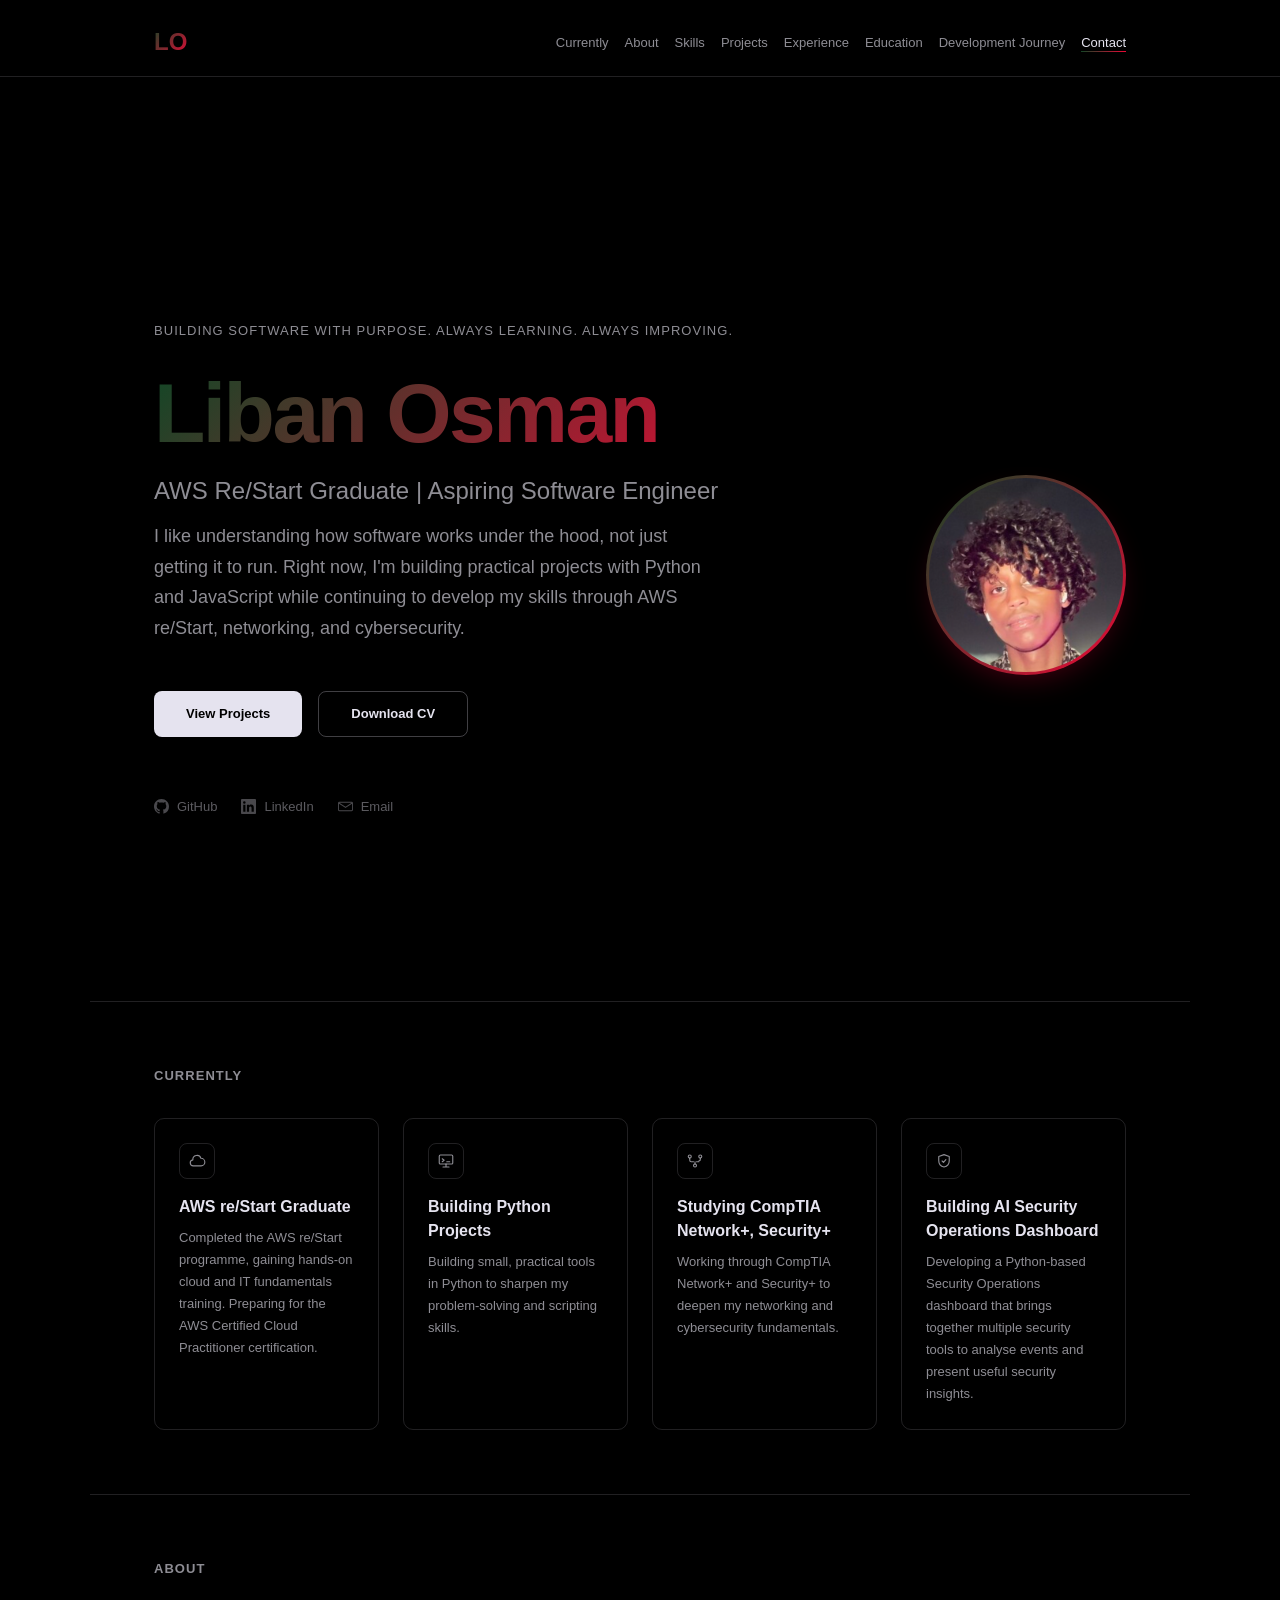
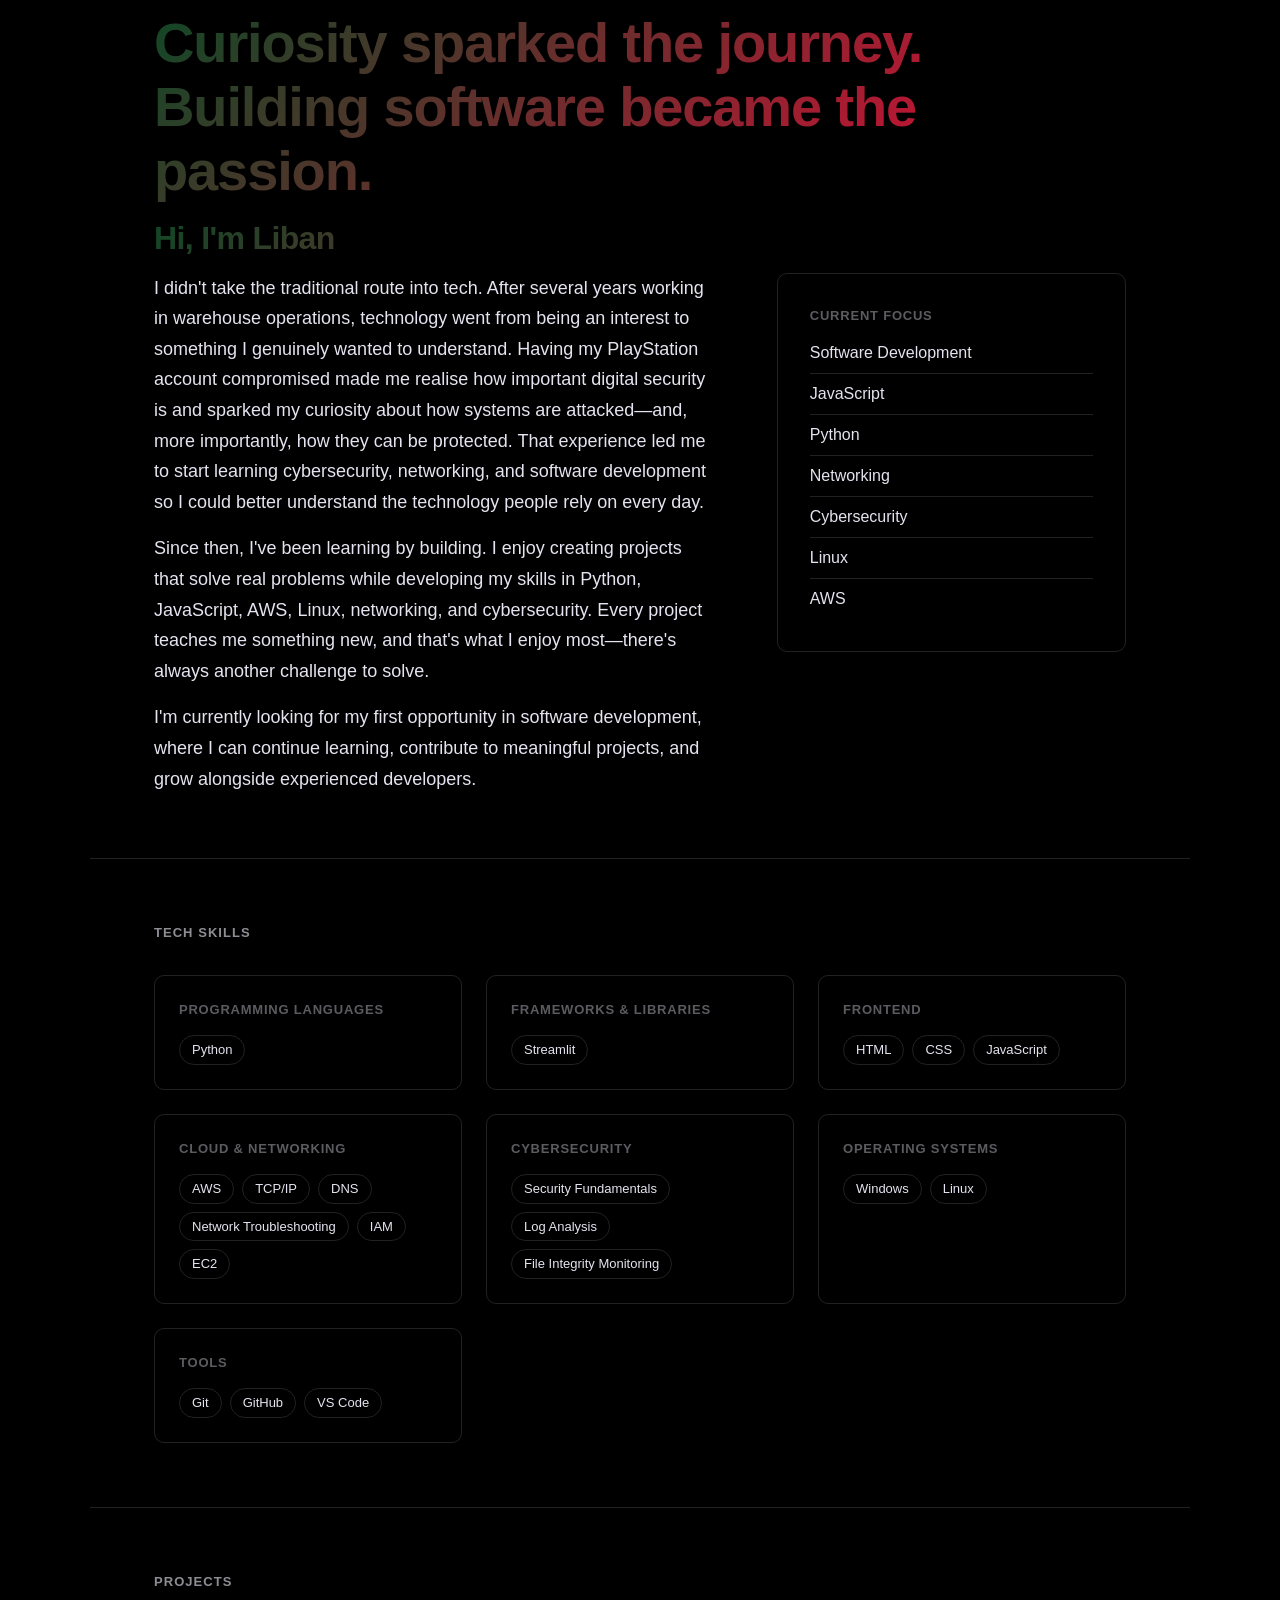
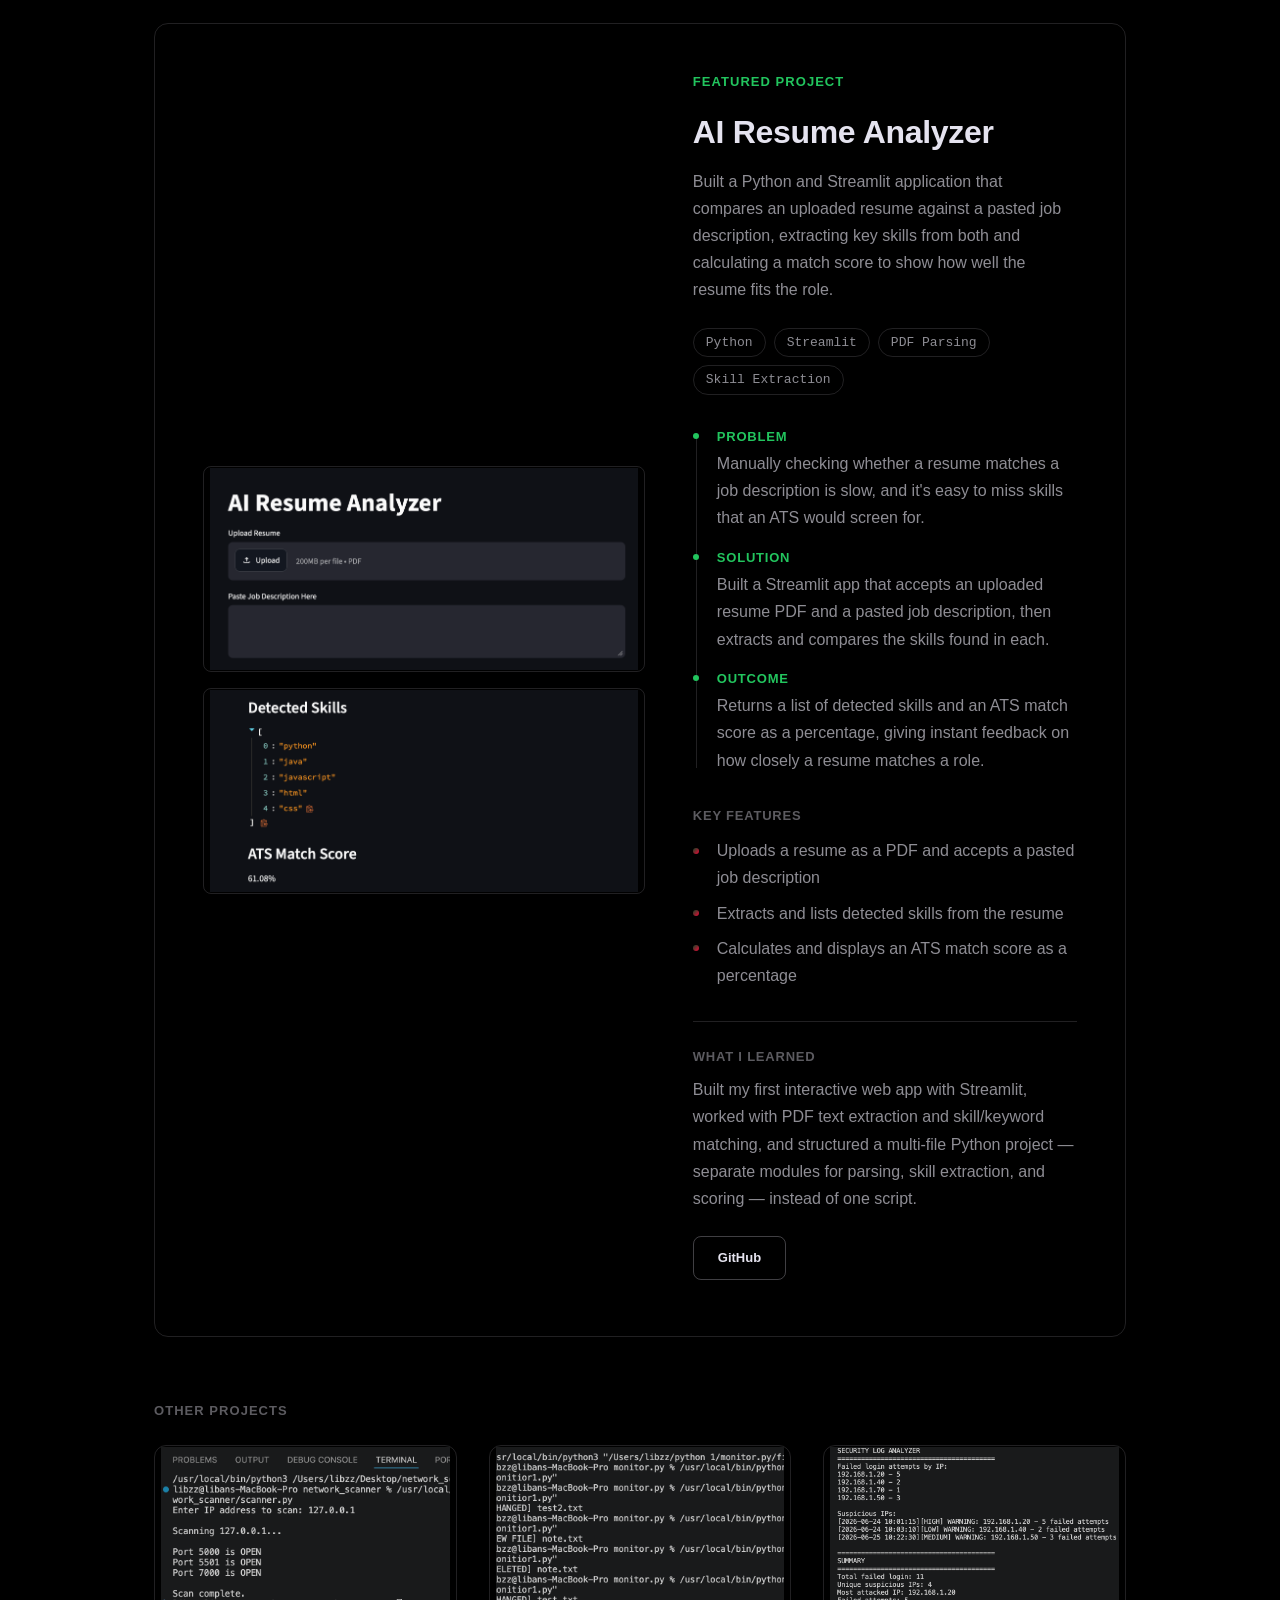
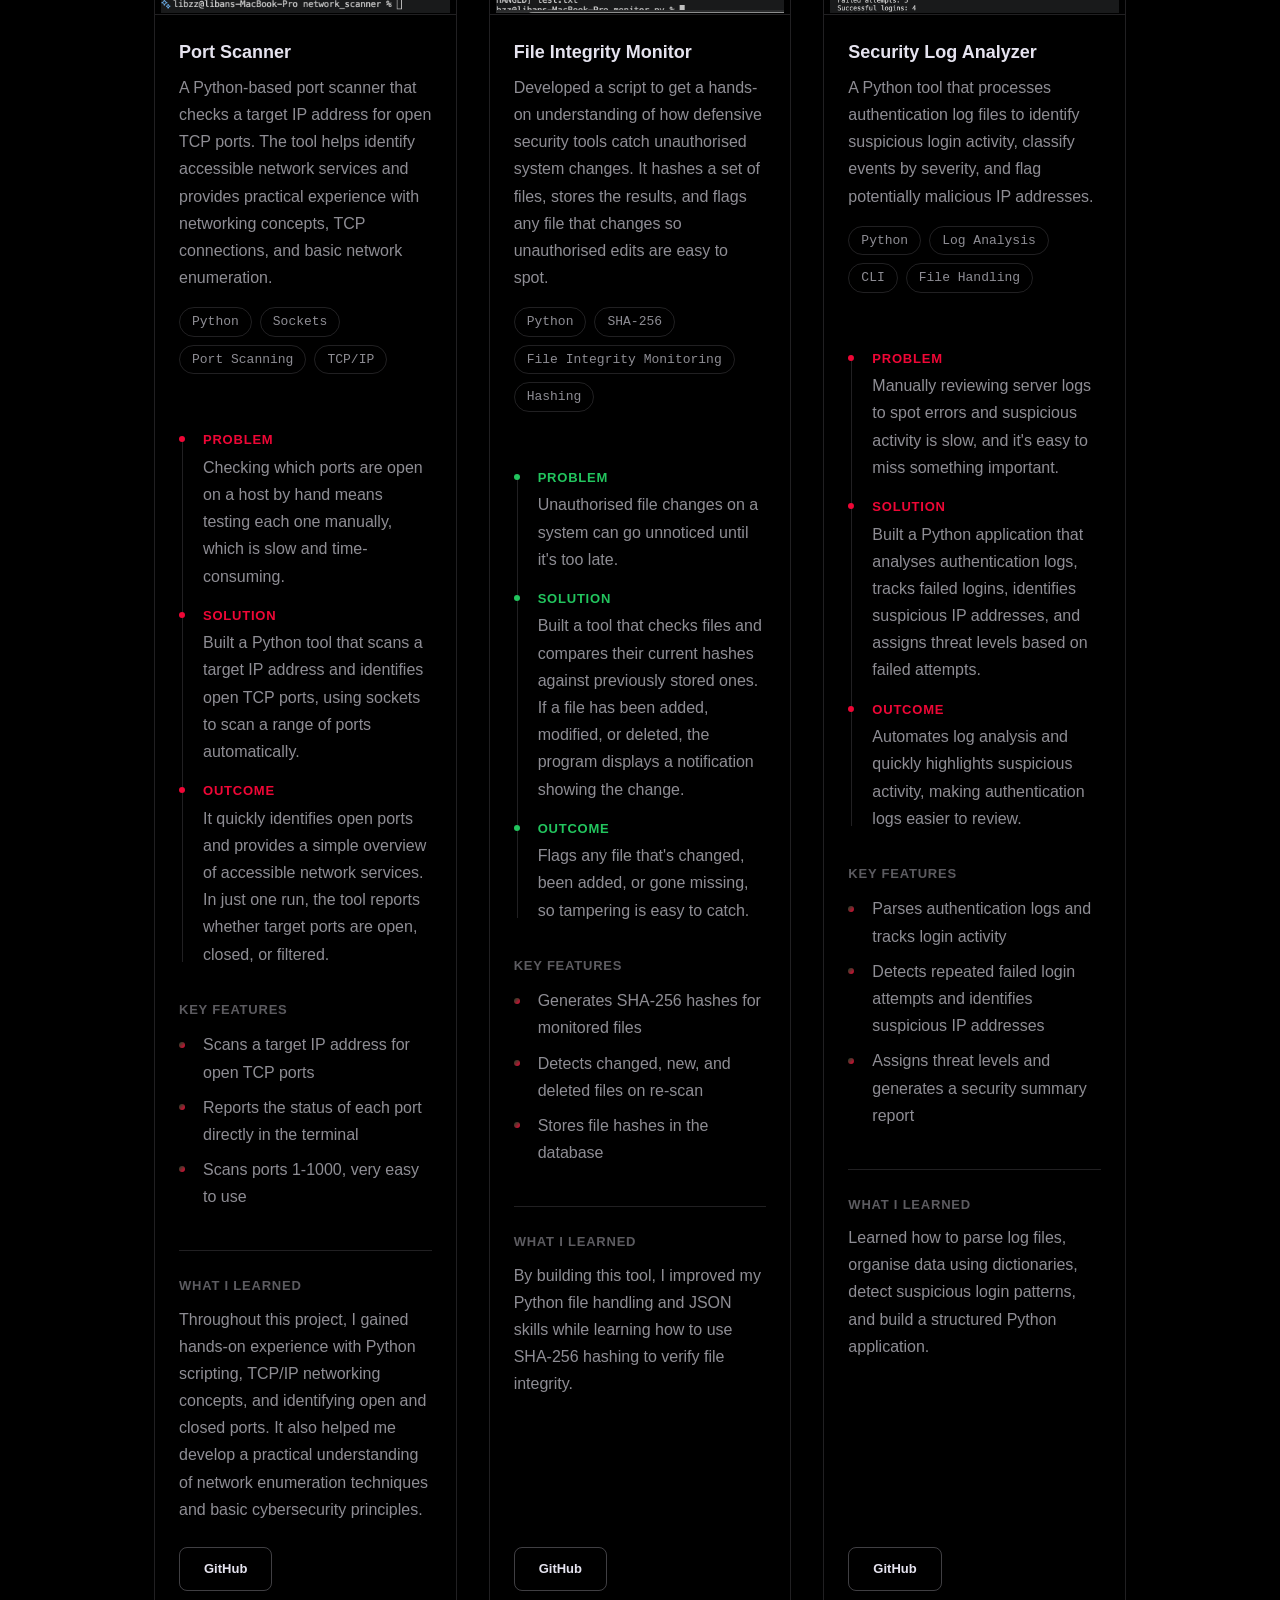
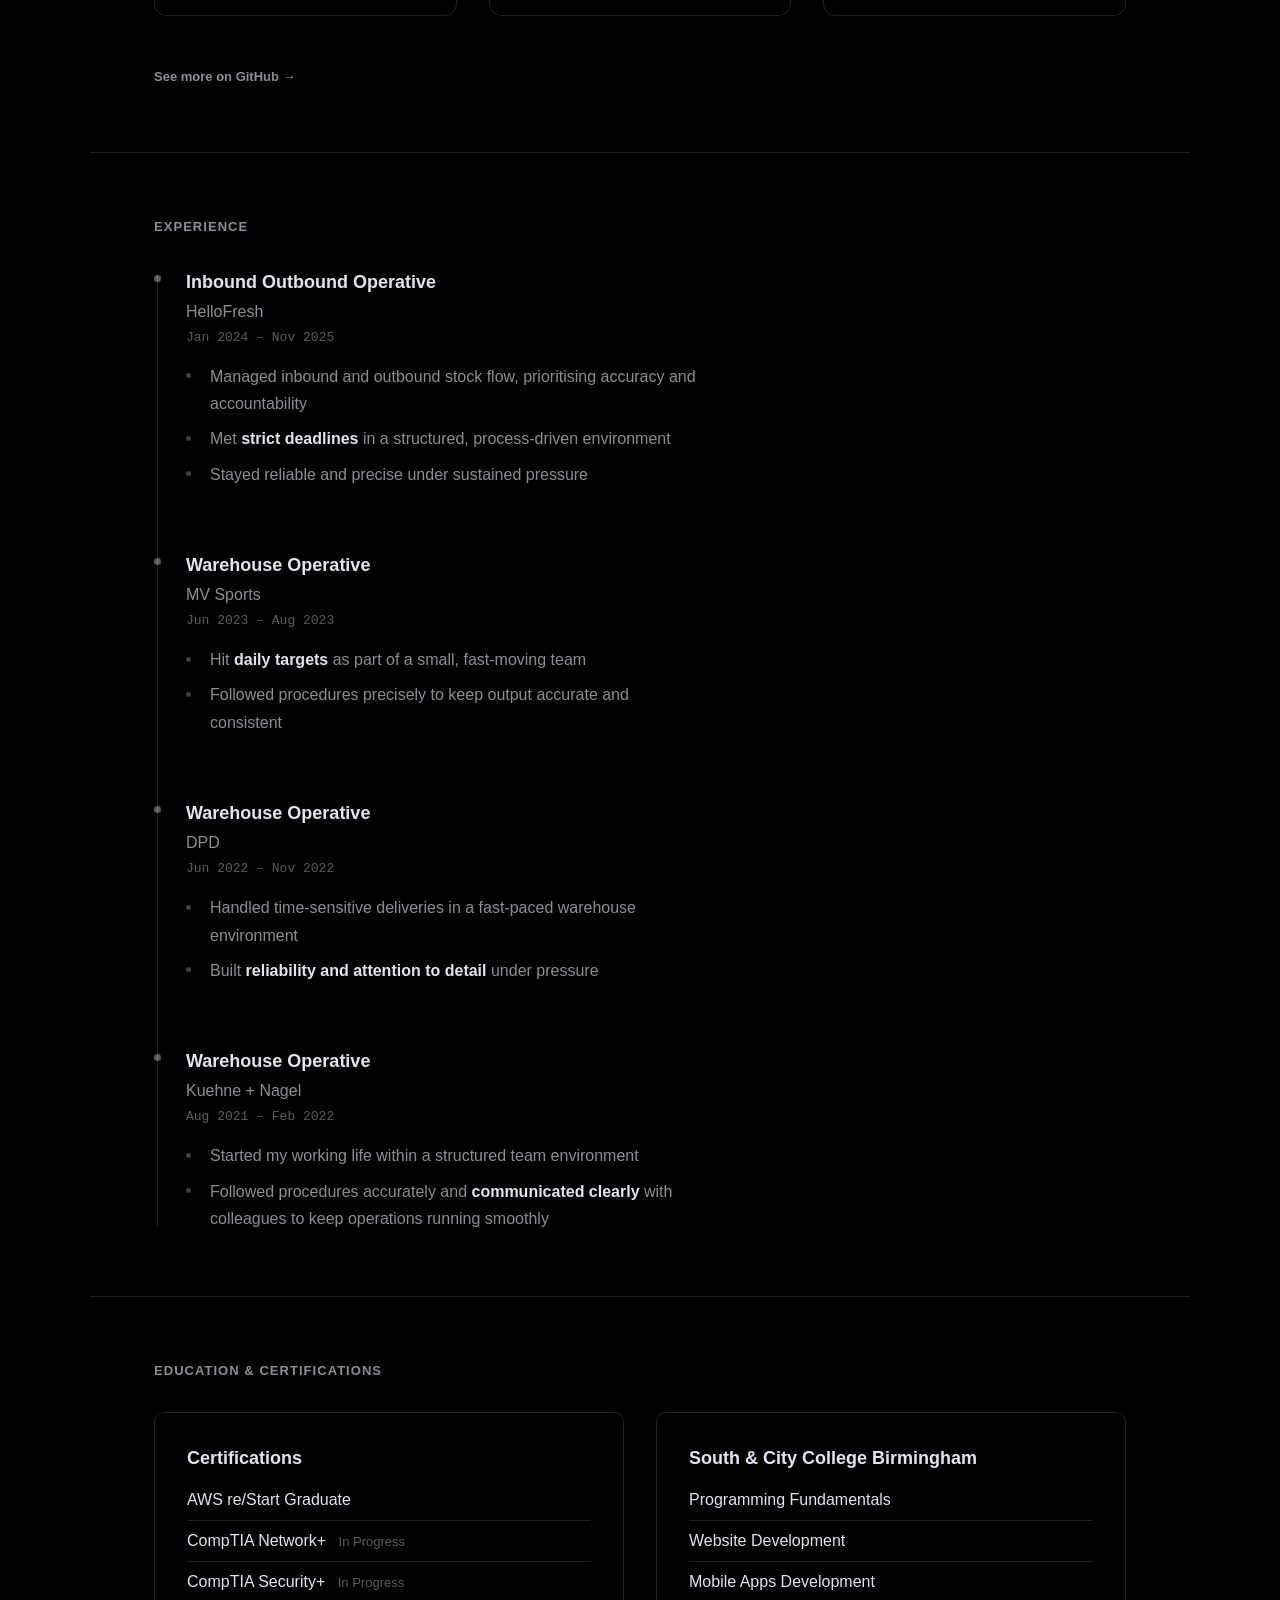
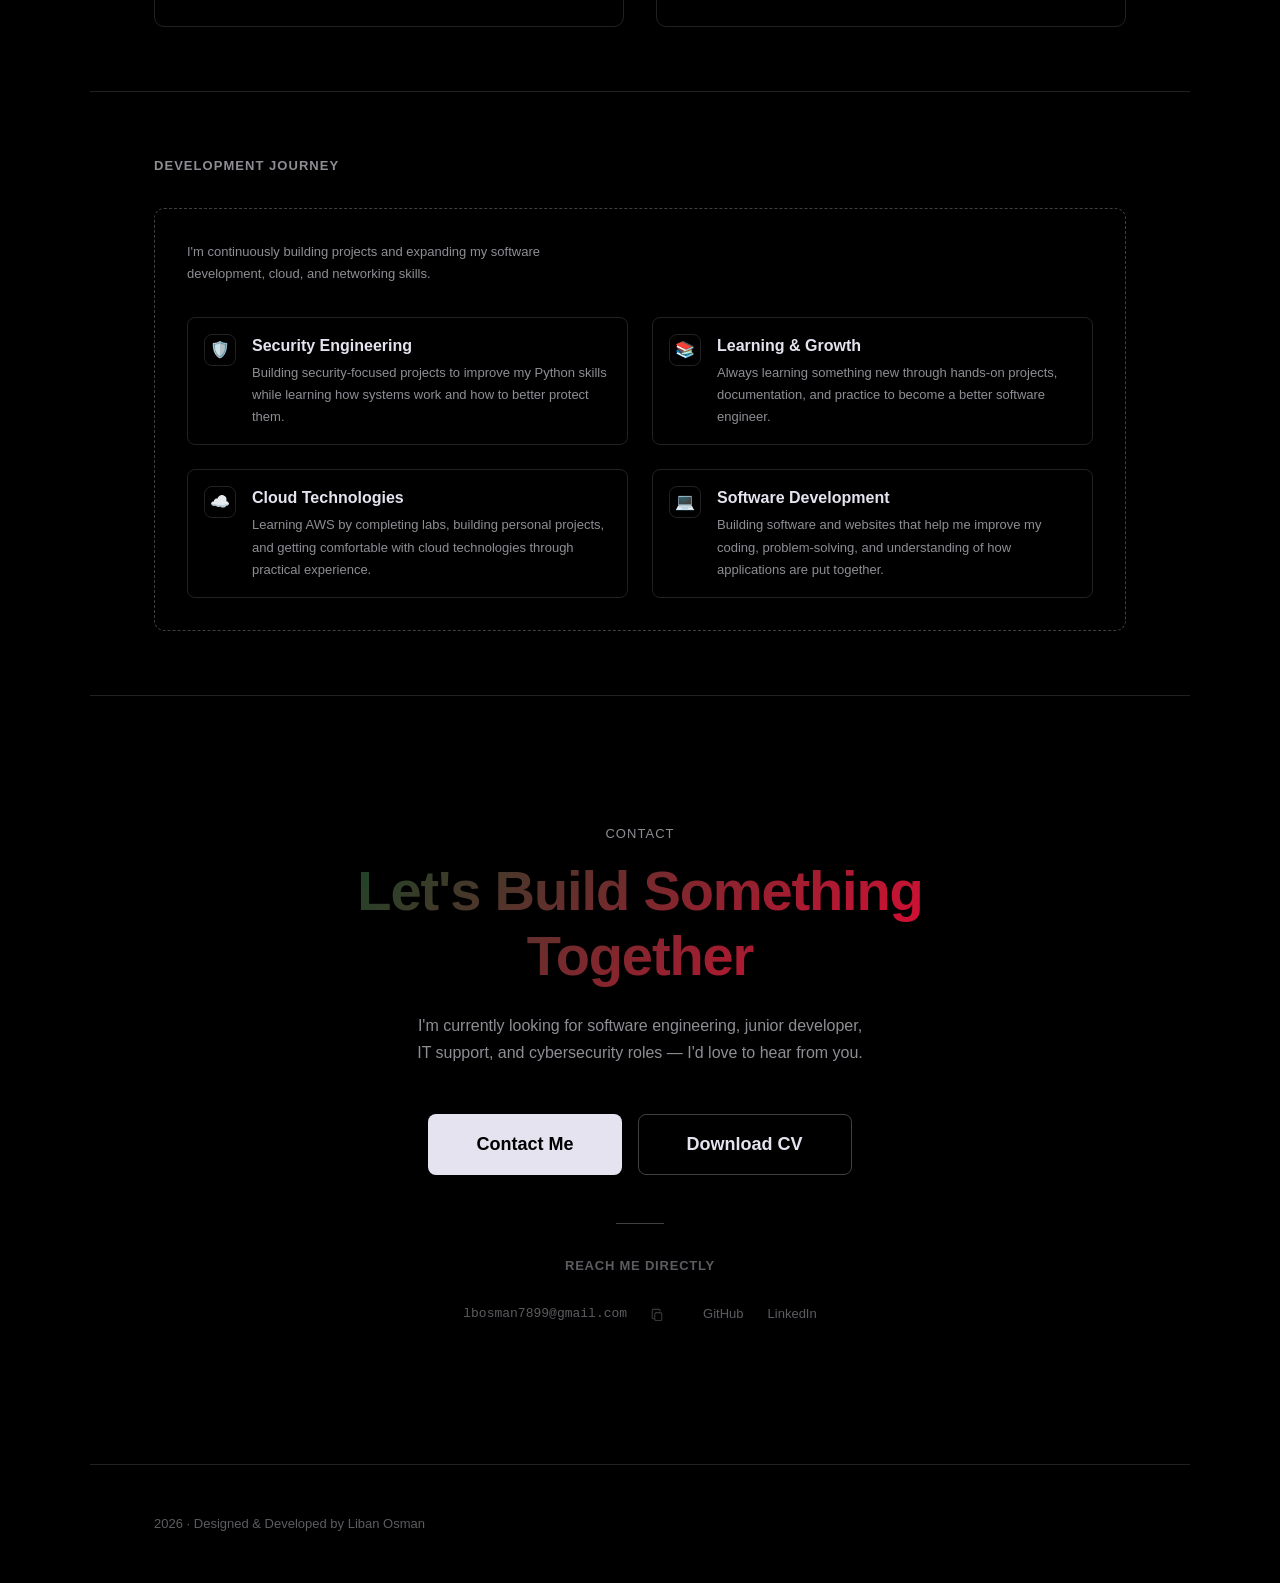
==== commit 23e96387: "updated with Ai resume analyzer and added og-image" ====
--- a/index.html
+++ b/index.html
@@ -11,15 +11,15 @@
   <meta property="og:type" content="profile">
   <meta property="og:title" content="Liban Osman — Aspiring Software Engineer">
   <meta property="og:description" content="Aspiring software engineer and AWS re/Start graduate building practical skills in software development, IT support, and cybersecurity.">
-  <meta property="og:url" content="https://libanosman.dev/">
-  <meta property="og:image" content="https://libanosman.dev/og-image.png">
+  <meta property="og:url" content="https://leequad.github.io/Portfolio-Website/">
+  <meta property="og:image" content="https://leequad.github.io/Portfolio-Website/assets/images/og-image.png">
 
   <!-- Twitter Card -->
-  <meta name="twitter:card" content="summary">
+  <meta name="twitter:card" content="summary_large_image">
   <meta name="twitter:title" content="Liban Osman — Aspiring Software Engineer">
   <meta name="twitter:description" content="Aspiring software engineer and AWS re/Start graduate building practical skills in software development, IT support, and cybersecurity.">
-
-  <link rel="canonical" href="https://libanosman.dev/">
+  <meta name="twitter:image" content="https://leequad.github.io/Portfolio-Website/assets/images/og-image.png">
+  <link rel="canonical" href="https://leequad.github.io/Portfolio-Website/">
   <!-- Favicon placeholder: replace with a real favicon.ico / favicon.svg before deploying -->
   <link rel="icon" href="data:,">
 
@@ -32,7 +32,7 @@
     "@type": "Person",
     "name": "Liban Osman",
     "jobTitle": "Aspiring Software Engineer",
-    "url": "https://libanosman.dev/",
+    "url": "https://leequad.github.io/Portfolio-Website/",
     "sameAs": [
       "https://github.com/leeQuad",
       "https://www.linkedin.com/in/liban-b-osman"
@@ -60,7 +60,7 @@
         <li><a href="#projects">Projects</a></li>
         <li><a href="#experience">Experience</a></li>
         <li><a href="#education">Education</a></li>
-        <li><a href="#learning">What I'm Working On</a></li>
+        <li><a href="#learning">Development Journey</a></li>
         <li><a href="#contact">Contact</a></li>
       </ul>
     </nav>
@@ -75,8 +75,8 @@
         <div class="hero-copy">
           <p class="eyebrow">BUILDING SOFTWARE WITH PURPOSE. ALWAYS LEARNING. ALWAYS IMPROVING.</p>
           <h1 class="hero-name">Liban Osman</h1>
-          <p class="hero-role">AWS re/Start Graduate</p>
-          <p class="hero-intro">I like understanding how software works under the hood, not just getting it to run. Right now, I’m building practical projects with Python and JavaScript while continuing to develop my skills through AWS re/Start, networking, and cybersecurity.</p>
+          <p class="hero-role">AWS Re/Start Graduate | Aspiring Software Engineer</p>
+          <p class="hero-intro">I like understanding how software works under the hood, not just getting it to run. Right now, I'm building practical projects with Python and JavaScript while continuing to develop my skills through AWS re/Start, networking, and cybersecurity.</p>
 
           <div class="hero-cta">
             <a href="#projects" class="btn btn-primary">View Projects</a>
@@ -127,11 +127,11 @@
             <svg viewBox="0 0 24 24" fill="none" stroke="currentColor" stroke-width="1.5" stroke-linecap="round" stroke-linejoin="round"><path d="M17.5 18.5H7a4 4 0 0 1-.5-7.97 5.5 5.5 0 0 1 10.7-2.19A4.5 4.5 0 0 1 17.5 18.5Z"/></svg>
           </span>
           <p class="currently-title">AWS re/Start Graduate</p>
-          <p class="currently-desc">Completed the AWS re/Start programme, gaining hands-on cloud and IT fundamentals training. Plan to complete the AWS Certified Cloud Practitioner practice exam </p>
+          <p class="currently-desc">Completed the AWS re/Start programme, gaining hands-on cloud and IT fundamentals training. Preparing for the AWS Certified Cloud Practitioner certification. </p>
         </li>
         <li class="currently-card">
           <span class="currently-icon" aria-hidden="true">
-            <svg viewBox="0 0 24 24" fill="none" stroke="currentColor" stroke-width="1.5" stroke-linecap="round" stroke-linejoin="round"><path d="m8 9-4 3 4 3M16 9l4 3-4 3M13.5 6.5l-3 11"/></svg>
+            <svg viewBox="0 0 24 24" fill="none" stroke="currentColor" stroke-width="1.5" stroke-linecap="round" stroke-linejoin="round"><rect x="3" y="4" width="18" height="12" rx="1.5"/><path d="M8 20h8M12 16v4"/><path d="m7 9 2.5 2L7 13M13 13h4"/></svg>
           </span>
           <p class="currently-title">Building Python Projects</p>
           <p class="currently-desc">Building small, practical tools in Python to sharpen my problem-solving and scripting skills.</p>
@@ -147,8 +147,8 @@
           <span class="currently-icon" aria-hidden="true">
             <svg viewBox="0 0 24 24" fill="none" stroke="currentColor" stroke-width="1.5" stroke-linecap="round" stroke-linejoin="round"><path d="M12 3.5 5 6v5.5c0 4.14 2.94 7.44 7 8.5 4.06-1.06 7-4.36 7-8.5V6l-7-2.5Z"/><path d="m9.5 12 1.8 1.8 3.2-3.6"/></svg>
           </span>
-          <p class="currently-title">Building Resume Analyzer</p>
-          <p class="currently-desc">Developing a Python application that will compares resumes against job descriptions and highlights missing skills and keywords.</p>
+          <p class="currently-title">Building AI Security Operations Dashboard</p>
+          <p class="currently-desc">Developing a Python-based Security Operations dashboard that brings together multiple security tools to analyse events and present useful security insights.</p>
         </li>
       </ul>
     </section>
@@ -160,11 +160,11 @@
       <h2 class="about-heading">Hi, I'm Liban</h2>
       <div class="about-grid">
         <div class="about-philosophy">
-            <p>I didn’t take the traditional route into tech. After several years working in warehouse operations, technology went from being an interest to something I genuinely wanted to understand. Having my PlayStation account compromised made me realise how important digital security is and sparked my curiosity about how systems are attacked—and, more importantly, how they can be protected. That experience led me to start learning cybersecurity, networking, and software development so I could better understand the technology people rely on every day.
+            <p>I didn't take the traditional route into tech. After several years working in warehouse operations, technology went from being an interest to something I genuinely wanted to understand. Having my PlayStation account compromised made me realise how important digital security is and sparked my curiosity about how systems are attacked—and, more importantly, how they can be protected. That experience led me to start learning cybersecurity, networking, and software development so I could better understand the technology people rely on every day.
             </p>
-            <p>Since then, I’ve been learning by building. I enjoy creating projects that solve real problems while developing my skills in Python, JavaScript, AWS, Linux, networking, and cybersecurity. Every project teaches me something new, and that’s what I enjoy most—there’s always another challenge to solve.
+            <p>Since then, I've been learning by building. I enjoy creating projects that solve real problems while developing my skills in Python, JavaScript, AWS, Linux, networking, and cybersecurity. Every project teaches me something new, and that's what I enjoy most—there's always another challenge to solve.
             </p>
-            <p>I’m currently looking for my first opportunity in software development, where I can continue learning, contribute to meaningful projects, and grow alongside experienced developers.
+            <p>I'm currently looking for my first opportunity in software development, where I can continue learning, contribute to meaningful projects, and grow alongside experienced developers.
             </p>   
         </div>
         <div class="about-strengths">
@@ -195,6 +195,12 @@
           </ul>
         </li>
         <li class="skill-card">
+          <p class="skill-card-title">Frameworks & Libraries</p>
+          <ul class="skill-tags">
+            <li class="skill-tag">Streamlit</li>
+          </ul>
+        </li>
+        <li class="skill-card">
           <p class="skill-card-title">Frontend</p>
           <ul class="skill-tags">
             <li class="skill-tag">HTML</li>
@@ -248,50 +254,52 @@
       <article class="featured-project" data-project style="--accent: var(--accent-a);">
         <div class="featured-project-media">
           <button class="project-image-btn" type="button" data-lightbox-trigger>
-            <img src="assets/images/project-Security-Log-Analyzer.jpg" alt="Terminal output of the Security Log Analyzer tool showing failed login attempts by IP, suspicious IP warnings, and a summary of login success rate" loading="lazy" width="1028" height="804">
+            <img src="assets/images/project-resume-analyzer.jpg" alt="AI Resume Analyzer interface showing a resume upload field, a job description text box, detected skills list, and an ATS match score of 61.08%" loading="lazy" width="1746" height="824">
+          </button>
+           <button class="project-image-btn" type="button" data-lightbox-trigger>
+            <img src="assets/images/project-resume-analyzer-results.jpg" alt="AI Resume Analyzer results showing detected skills and an ATS match score of 61.08%" loading="lazy" width="1746" height="824">
           </button>
         </div>
         <div class="featured-project-body">
           <p class="project-eyebrow" style="color: var(--accent);">Featured Project</p>
-          <h3 class="featured-project-title">Security Log Analyzer </h3>
-          <p class="featured-project-desc">Developed a Python-based Security Log Analyzer that processes authentication log files to identify suspicious login activity.
-            The tool detects repeated failed login attempts, classifies events by severity, identifies potentially malicious IP addresses, and generates a clear security report. 
-            This project demonstrates practical cybersecurity concepts including log analysis, threat detection, and security monitoring.</p>
+          <h3 class="featured-project-title">AI Resume Analyzer</h3>
+          <p class="featured-project-desc">Built a Python and Streamlit application that compares an uploaded resume against a pasted job description, extracting key skills from both and calculating a match score to show how well the resume fits the role.</p>
 
           <ul class="tech-badges">
             <li class="tech-badge">Python</li>
-            <li class="tech-badge">Log Analysis</li>
-            <li class="tech-badge">CLI</li>
-            <li class="tech-badge">File Handling</li>
+            <li class="tech-badge">Streamlit</li>
+            <li class="tech-badge">PDF Parsing</li>
+            <li class="tech-badge">Skill Extraction</li>
           </ul>
 
           <ol class="project-story">
             <li class="project-story-item">
               <p class="project-story-label">Problem</p>
-              <p class="project-story-text">Manually reviewing server logs to spot errors and suspicious activity is slow, and it's easy to miss something important.</p>
+              <p class="project-story-text">Manually checking whether a resume matches a job description is slow, and it's easy to miss skills that an ATS would screen for.</p>
             </li>
             <li class="project-story-item">
               <p class="project-story-label">Solution</p>
-              <p class="project-story-text">Built a Python application that would analyses authentication logs, tracks failed logins, identifies suspicious IP addresses, and assigns threat levels based on failed attempts.</p>
+              <p class="project-story-text">Built a Streamlit app that accepts an uploaded resume PDF and a pasted job description, then extracts and compares the skills found in each.</p>
             </li>
             <li class="project-story-item">
               <p class="project-story-label">Outcome</p>
-              <p class="project-story-text">Automates log analysis that would quickly highlights suspicious activity, making authentication logs easier to review.</p>
+              <p class="project-story-text">Returns a list of detected skills and an ATS match score as a percentage, giving instant feedback on how closely a resume matches a role.</p>
+            </li>
           </ol>
 
           <div class="key-features">
             <p class="key-features-label">Key Features</p>
             <ul class="key-features-list">
-              <li>Parses authentication logs and tracks login activity</li>
-              <li>Detects repeated failed login attempts and identifies suspicious IP addresses</li>
-              <li>Assigns threat levels and generates a security summary report</li>
-            </ul>
-          </div>
-
-          <p class="project-learned"><span class="project-learned-label">What I learned</span> Learned how to parse log files, organise data using dictionaries, detect suspicious login patterns, and build a structured Python application.</p>
+              <li>Uploads a resume as a PDF and accepts a pasted job description</li>
+              <li>Extracts and lists detected skills from the resume</li>
+              <li>Calculates and displays an ATS match score as a percentage</li>
+            </ul>
+          </div>
+
+          <p class="project-learned"><span class="project-learned-label">What I learned</span> Built my first interactive web app with Streamlit, worked with PDF text extraction and skill/keyword matching, and structured a multi-file Python project — separate modules for parsing, skill extraction, and scoring — instead of one script.</p>
 
           <div class="project-actions">
-            <a href="https://github.com/leeQuad/log-parser" class="btn btn-secondary btn-sm" target="_blank" rel="noopener noreferrer">GitHub</a>
+            <a href="https://github.com/leeQuad/AI_resume_Analyzer" class="btn btn-secondary btn-sm" target="_blank" rel="noopener noreferrer">GitHub</a>
           </div>
         </div>
       </article>
@@ -307,7 +315,7 @@
           <div class="project-card-body">
             <h3 class="project-card-title">Port Scanner</h3>
             <p class="project-card-desc">A Python-based port scanner that checks a target IP address for open TCP ports.
-                 The tool helps identify accessible network services and provides practical experience with networking concepts, TCP connections, and basic network enumeration."</p>
+                 The tool helps identify accessible network services and provides practical experience with networking concepts, TCP connections, and basic network enumeration.</p>
             <ul class="tech-badges">
               <li class="tech-badge">Python</li>
               <li class="tech-badge">Sockets</li>
@@ -318,16 +326,15 @@
             <ol class="project-story">
               <li class="project-story-item">
                 <p class="project-story-label">Problem</p>
-                <p class="project-story-text">Checking which ports are open on a host by hand means testing each one manually, Which is very long and time-consuming.</p>
+                <p class="project-story-text">Checking which ports are open on a host by hand means testing each one manually, which is slow and time-consuming.</p>
               </li>
               <li class="project-story-item">
                 <p class="project-story-label">Solution</p>
-                <p class="project-story-text">Built a Python tool that scans a target IP address and identifies open TCP ports, Using sockets to scan a range of ports automatically.</p>
+                <p class="project-story-text">Built a Python tool that scans a target IP address and identifies open TCP ports, using sockets to scan a range of ports automatically.</p>
               </li>
               <li class="project-story-item">
                 <p class="project-story-label">Outcome</p>
-                <p class="project-story-text">It quickly identifies open ports and provides a simple overview of accessible network services. 
-                    In just one run, the tool reports whether target ports are open, closed, or filtered."</p>
+                <p class="project-story-text">It quickly identifies open ports and provides a simple overview of accessible network services. In just one run, the tool reports whether target ports are open, closed, or filtered.</p>
               </li>
             </ol>
 
@@ -399,6 +406,52 @@
           </div>
         </li>
 
+        <li class="project-card" style="--accent: var(--accent-c);">
+          <button class="project-card-media" type="button" data-lightbox-trigger>
+            <img src="assets/images/project-Security-Log-Analyzer.jpg" alt="Terminal output of the Security Log Analyzer tool showing failed login attempts by IP, suspicious IP warnings, and a summary of login success rate" loading="lazy" width="1028" height="804">
+          </button>
+          <div class="project-card-body">
+            <h3 class="project-card-title">Security Log Analyzer</h3>
+            <p class="project-card-desc">A Python tool that processes authentication log files to identify suspicious login activity, classify events by severity, and flag potentially malicious IP addresses.</p>
+            <ul class="tech-badges">
+              <li class="tech-badge">Python</li>
+              <li class="tech-badge">Log Analysis</li>
+              <li class="tech-badge">CLI</li>
+              <li class="tech-badge">File Handling</li>
+            </ul>
+
+            <ol class="project-story">
+              <li class="project-story-item">
+                <p class="project-story-label">Problem</p>
+                <p class="project-story-text">Manually reviewing server logs to spot errors and suspicious activity is slow, and it's easy to miss something important.</p>
+              </li>
+              <li class="project-story-item">
+                <p class="project-story-label">Solution</p>
+                <p class="project-story-text">Built a Python application that analyses authentication logs, tracks failed logins, identifies suspicious IP addresses, and assigns threat levels based on failed attempts.</p>
+              </li>
+              <li class="project-story-item">
+                <p class="project-story-label">Outcome</p>
+                <p class="project-story-text">Automates log analysis and quickly highlights suspicious activity, making authentication logs easier to review.</p>
+              </li>
+            </ol>
+
+            <div class="key-features">
+              <p class="key-features-label">Key Features</p>
+              <ul class="key-features-list">
+                <li>Parses authentication logs and tracks login activity</li>
+                <li>Detects repeated failed login attempts and identifies suspicious IP addresses</li>
+                <li>Assigns threat levels and generates a security summary report</li>
+              </ul>
+            </div>
+
+            <p class="project-learned"><span class="project-learned-label">What I learned</span> Learned how to parse log files, organise data using dictionaries, detect suspicious login patterns, and build a structured Python application.</p>
+
+            <div class="project-card-actions">
+              <a href="https://github.com/leeQuad/log-parser" class="btn btn-secondary btn-sm" target="_blank" rel="noopener noreferrer">GitHub</a>
+            </div>
+          </div>
+        </li>
+
         <!--
           Add further projects here as plain <li class="project-card"> entries —
           the grid auto-fits from 1 up to 4 columns depending on viewport width,
@@ -416,7 +469,6 @@
       <h2 class="section-title">Experience</h2>
       <ol class="timeline">
 
-        <li class="timeline-item timeline-item-featured">
         <li class="timeline-item">
           <div class="timeline-marker" aria-hidden="true"></div>
           <div class="timeline-content">
@@ -497,43 +549,43 @@
     </section>
 
     <!-- ============ LEARNING ============ -->
-<section id="learning" class="section reveal">
-  <h2 class="section-title">What I'm Working On</h2>
-  <div class="learning-card">
-    <p class="learning-intro">I'm continuously building projects and expanding my software development, cloud, and networking skills.</p>
-
-    <ul class="learning-list">
-      <li class="learning-item">
-        <span class="learning-icon" aria-hidden="true">🚧</span>
-        <div>
-          <h3 class="learning-item-title">Resume Analyzer</h3>
-          <p class="learning-item-desc">Building a Python application that compares resumes against job descriptions and highlights missing keywords.</p>
-        </div>
-      </li>
-      <li class="learning-item">
-        <span class="learning-icon" aria-hidden="true">📚</span>
-        <div>
-          <h3 class="learning-item-title">CompTIA Network+ & Security+</h3>
-          <p class="learning-item-desc">Mastering core network architecture, protocols, and subnetting while implementing foundational security frameworks and threat mitigation.</p>
-        </div>
-      </li>
-      <li class="learning-item">
-        <span class="learning-icon" aria-hidden="true">☁️</span>
-        <div>
-          <h3 class="learning-item-title">AWS</h3>
-          <p class="learning-item-desc">Strengthening my cloud knowledge through hands-on labs and personal projects.</p>
-        </div>
-      </li>
-      <li class="learning-item">
-        <span class="learning-icon" aria-hidden="true">💻</span>
-        <div>
-          <h3 class="learning-item-title">JavaScript</h3>
-          <p class="learning-item-desc">Improving my front-end skills by building interactive web applications.</p>
-        </div>
-      </li>
-    </ul>
-  </div>
-</section>
+    <section id="learning" class="section reveal">
+      <h2 class="section-title">Development Journey</h2>
+      <div class="learning-card">
+        <p class="learning-intro">I'm continuously building projects and expanding my software development, cloud, and networking skills.</p>
+
+        <ul class="learning-list">
+          <li class="learning-item">
+            <span class="learning-icon" aria-hidden="true">🛡️</span>
+            <div>
+              <h3 class="learning-item-title">Security Engineering</h3>
+              <p class="learning-item-desc">Building security-focused projects to improve my Python skills while learning how systems work and how to better protect them.</p>
+            </div>
+          </li>
+          <li class="learning-item">
+            <span class="learning-icon" aria-hidden="true">📚</span>
+            <div>
+              <h3 class="learning-item-title">Learning & Growth</h3>
+              <p class="learning-item-desc">Always learning something new through hands-on projects, documentation, and practice to become a better software engineer.</p>
+            </div>
+          </li>
+          <li class="learning-item">
+            <span class="learning-icon" aria-hidden="true">☁️</span>
+            <div>
+              <h3 class="learning-item-title">Cloud Technologies</h3>
+              <p class="learning-item-desc">Learning AWS by completing labs, building personal projects, and getting comfortable with cloud technologies through practical experience.</p>
+            </div>
+          </li>
+          <li class="learning-item">
+            <span class="learning-icon" aria-hidden="true">💻</span>
+            <div>
+              <h3 class="learning-item-title">Software Development</h3>
+              <p class="learning-item-desc">Building software and websites that help me improve my coding, problem-solving, and understanding of how applications are put together.</p>
+            </div>
+          </li>
+        </ul>
+      </div>
+    </section>
 
     <!-- ============ CONTACT ============ -->
     <section id="contact" class="section contact-section reveal">
@@ -566,7 +618,7 @@
   </main>
 
   <footer class="site-footer">
-    <p class="site-footer-credit"><span id="year"></span> · Designed &amp; developed by Liban Osman</p>
+    <p class="site-footer-credit"><span id="year"></span> · Designed &amp; Developed by Liban Osman</p>
     <button class="back-to-top" type="button" data-back-to-top hidden>
       <svg class="icon icon-sm" viewBox="0 0 16 16" aria-hidden="true"><path fill="currentColor" d="M8 3.5a.6.6 0 0 1 .43.18l4.5 4.5a.6.6 0 1 1-.86.85L8.6 5.56v6.94a.6.6 0 0 1-1.2 0V5.56L3.93 9.03a.6.6 0 1 1-.86-.85l4.5-4.5A.6.6 0 0 1 8 3.5Z"/></svg>
       <span>Back to top</span>
--- a/styles.css
+++ b/styles.css
@@ -811,6 +811,11 @@
 .featured-project-media .project-image-btn {
   border-radius: 8px;
 }
+.featured-project-media {
+  display: flex;
+  flex-direction: column;
+  gap: var(--space-4);
+}
 
 .featured-project-title {
   font-size: var(--fs-xl);
